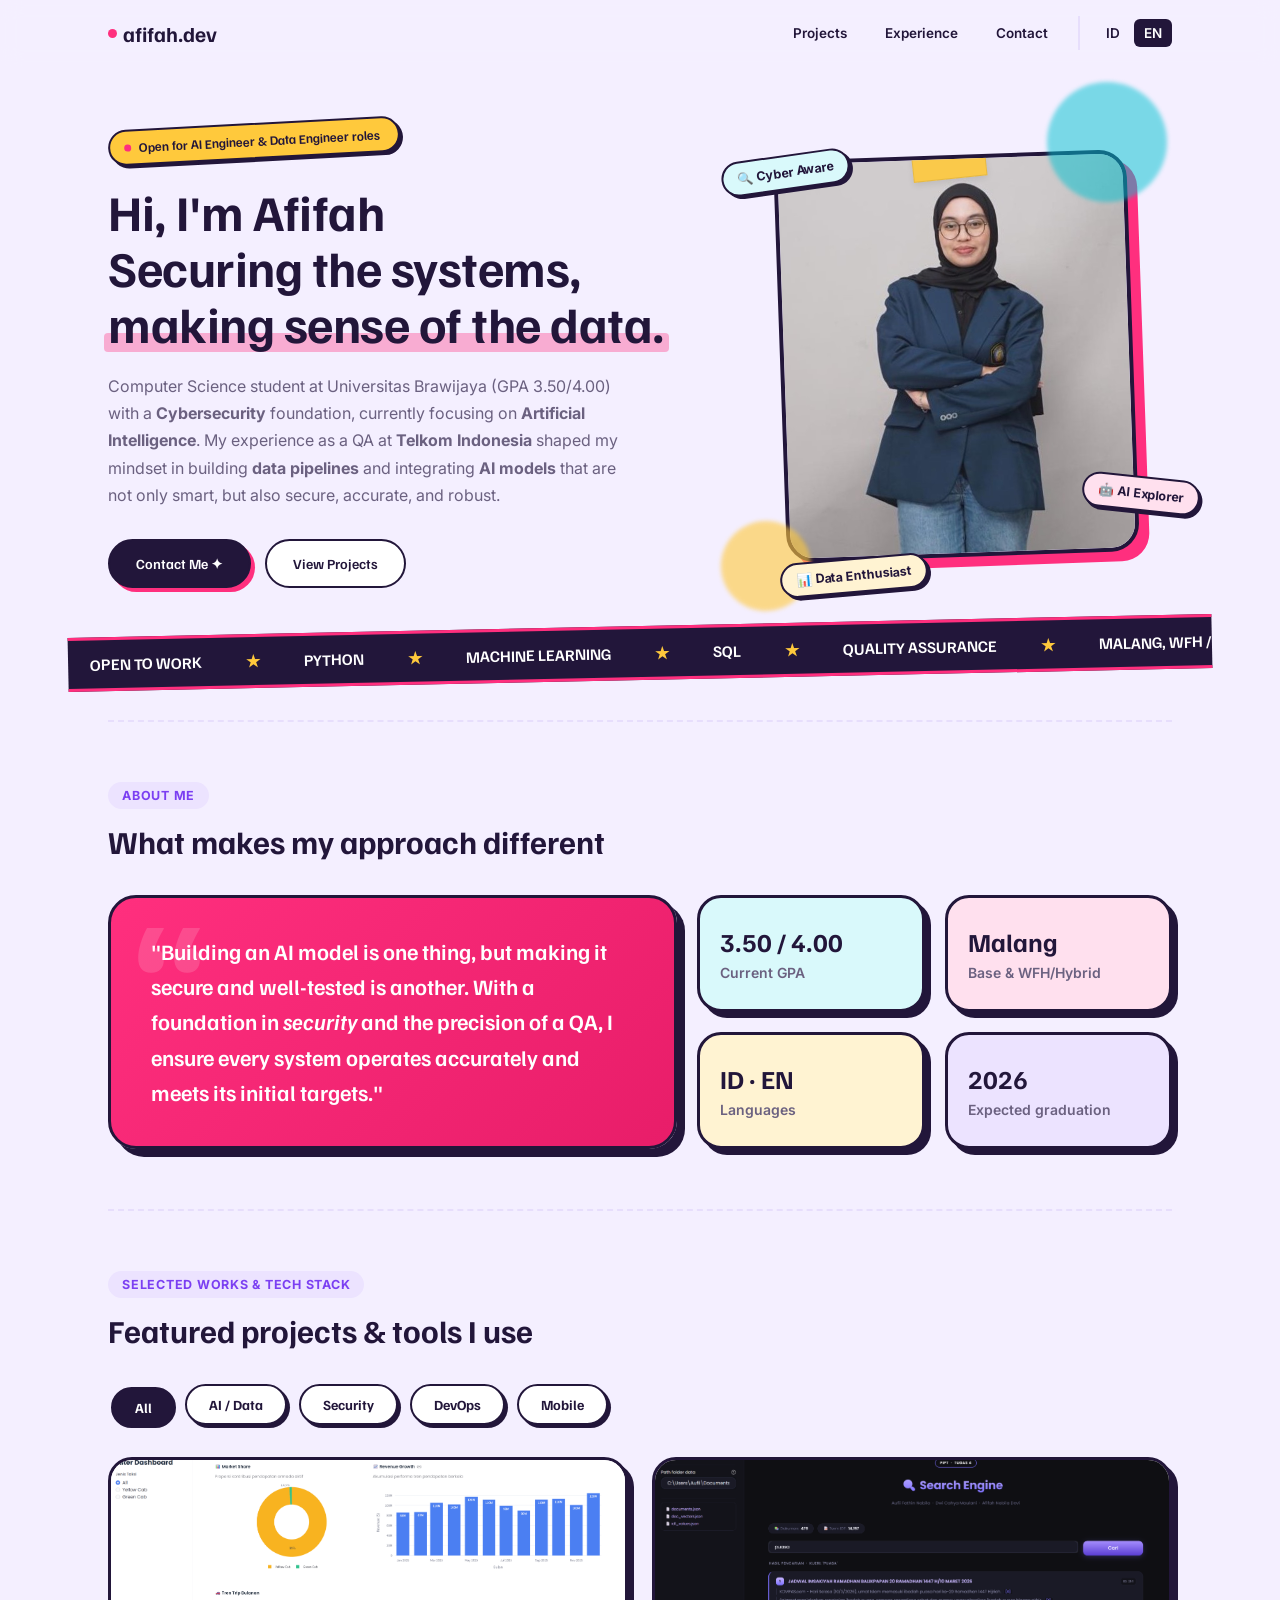
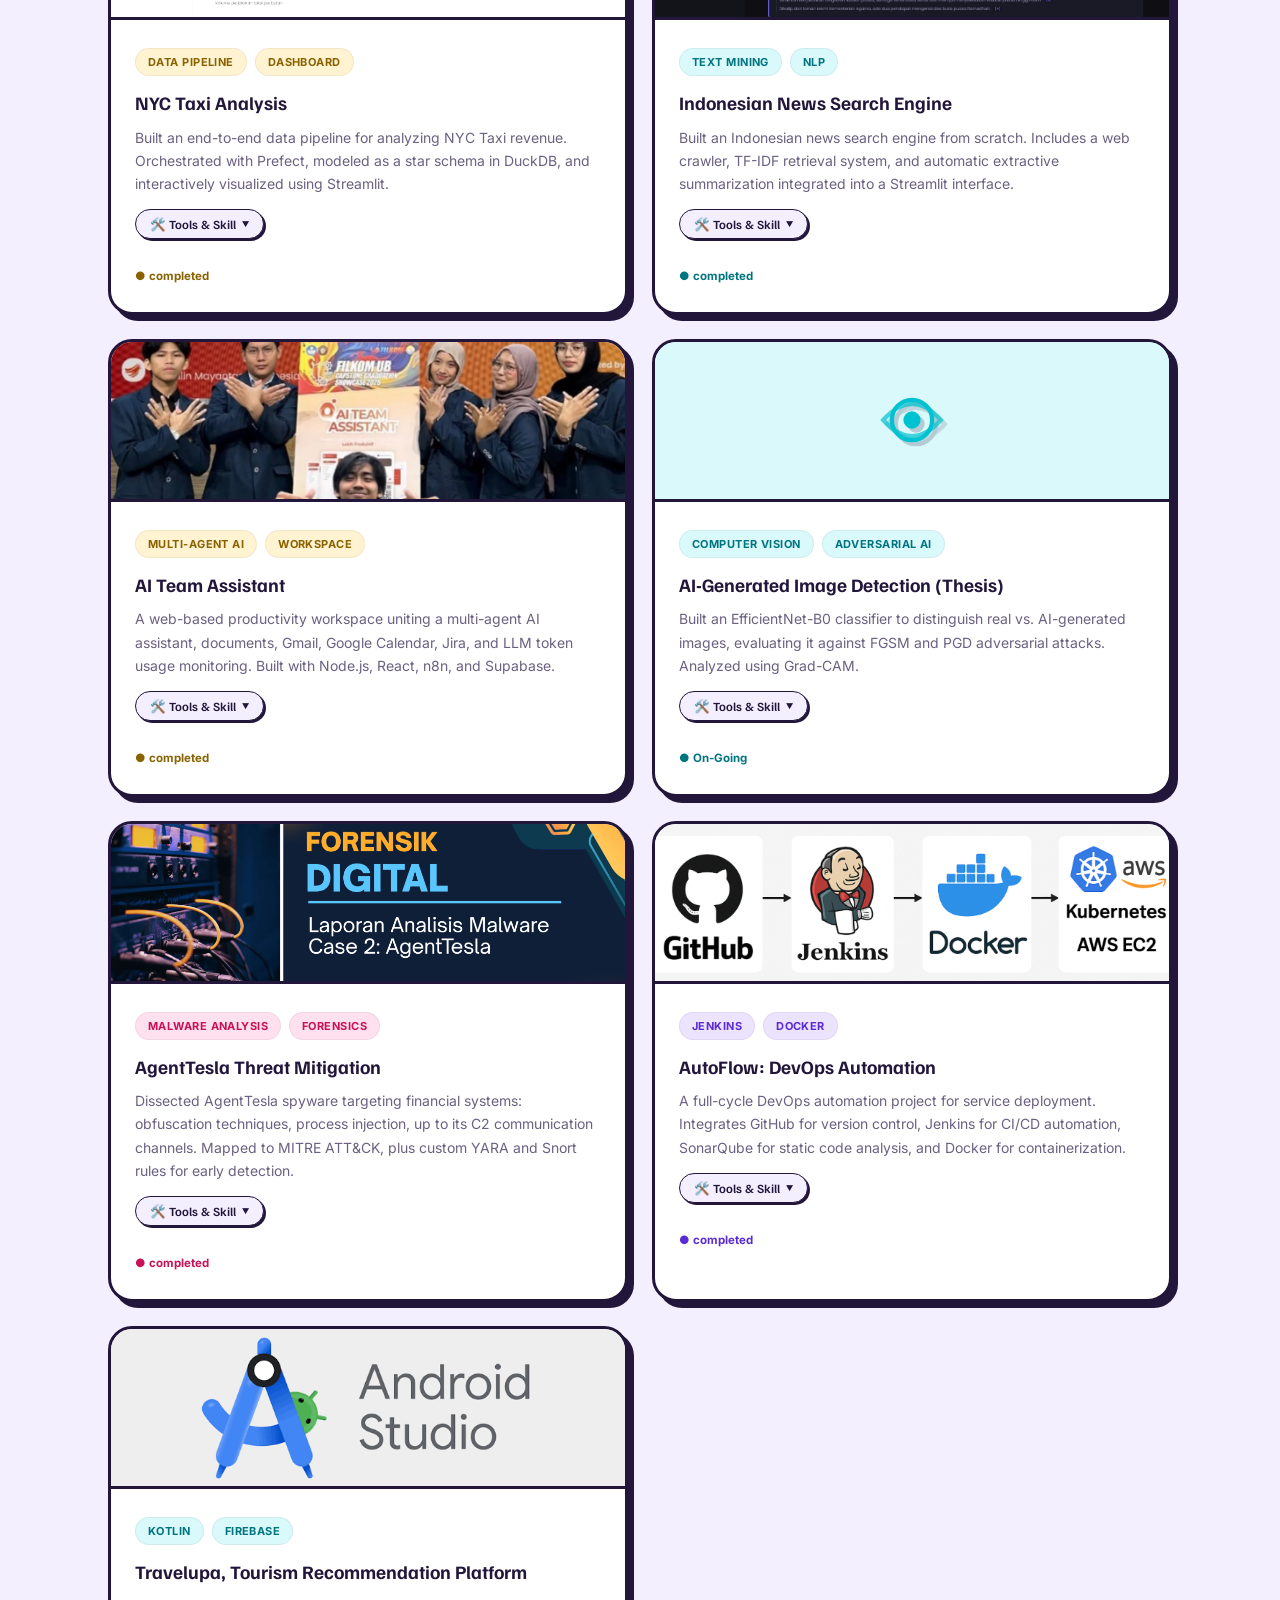
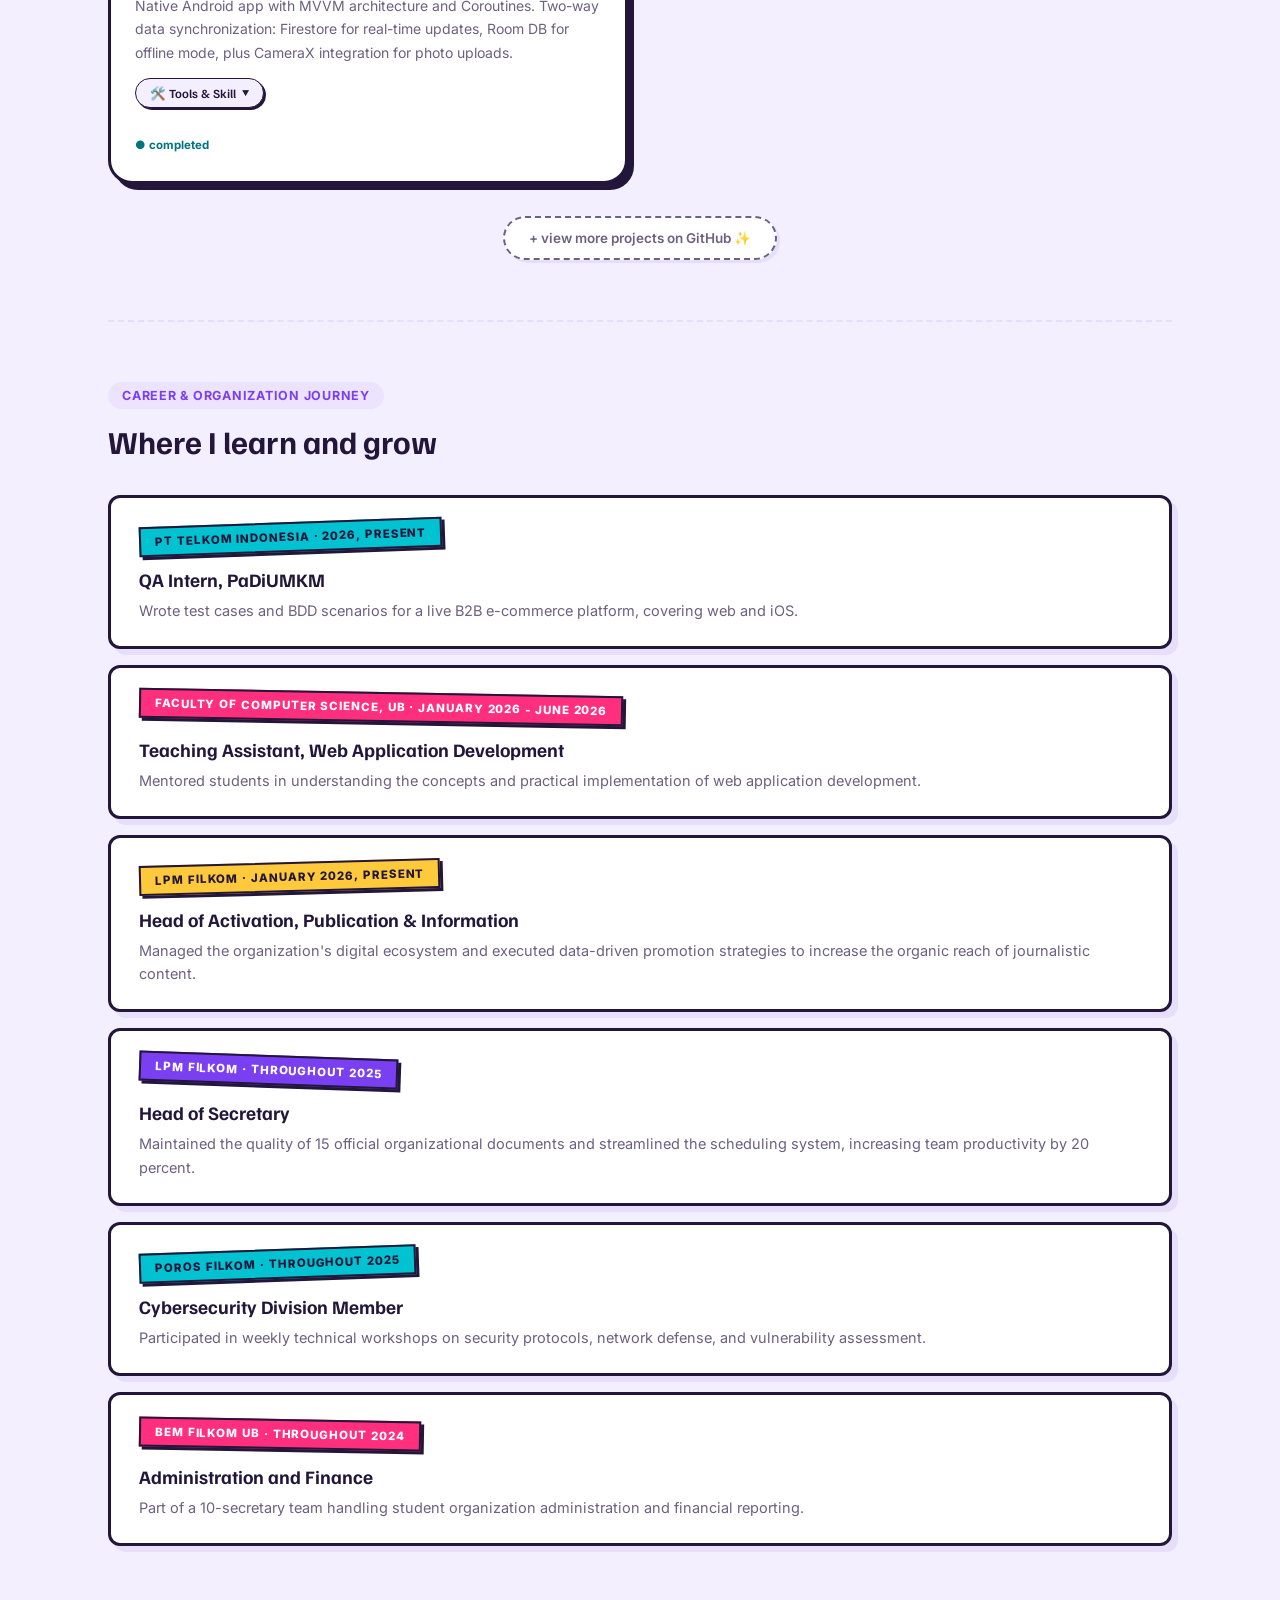
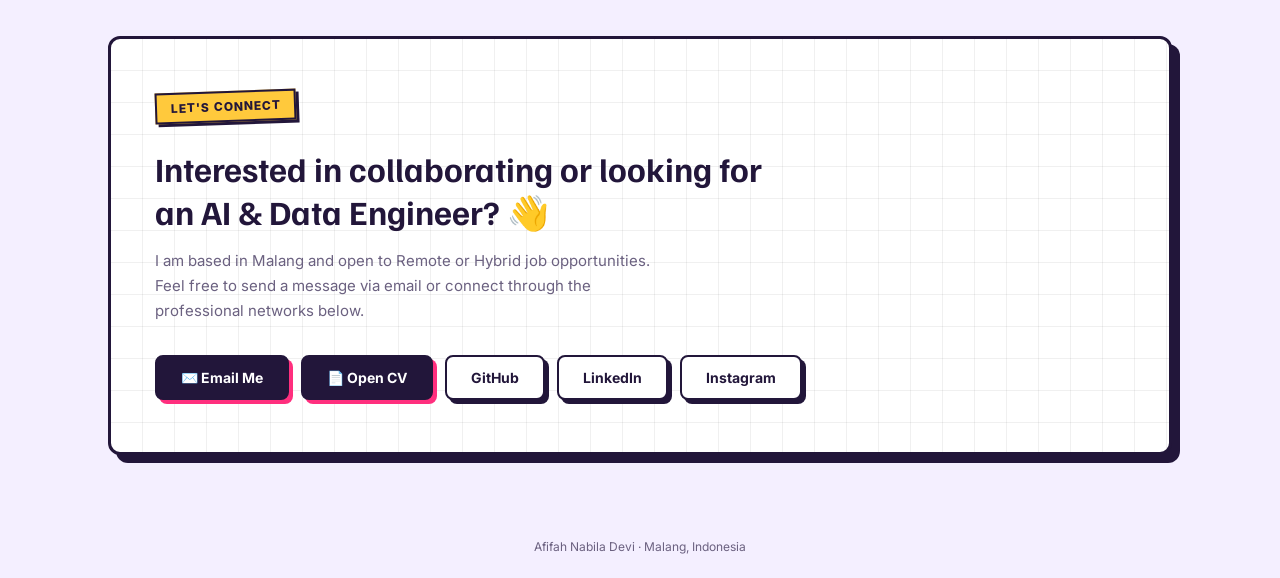
==== en.html @ cb8a3889 "Update" ====
<!DOCTYPE html>
<html lang="en">

<head>
  <meta charset="UTF-8">
  <meta name="viewport" content="width=device-width, initial-scale=1.0">
  <title>Afifah Nabila Devi | Portfolio</title>
  <link rel="preconnect" href="https://fonts.googleapis.com">
  <link
    href="https://fonts.googleapis.com/css2?family=Familjen+Grotesk:wght@500;600;700&family=Inter:wght@400;500;600;700;800&display=swap"
    rel="stylesheet">
  <style>
    :root {
      --bg: #f4efff;
      --card: #ffffff;
      --ink: #22163a;
      --ink-dim: #6b6180;
      --line: #e7defc;

      --pink: #ff2f7e;
      --pink-soft: #ffe0ee;
      --yellow: #ffc93c;
      --yellow-soft: #fff3d2;
      --grape: #7b3ff2;
      --grape-soft: #ece3ff;
      --sky: #00c2d1;
      --sky-soft: #d9f9fb;
    }

    * {
      box-sizing: border-box;
      margin: 0;
      padding: 0;
    }

    html {
      scroll-behavior: smooth;
    }

    body {
      background: var(--bg);
      color: var(--ink);
      font-family: 'Inter', sans-serif;
      overflow-x: hidden;
    }

    h1,
    h2,
    h3,
    h4,
    .brand,
    .btn,
    .tabbtn,
    .badge,
    .tape-label {
      font-family: 'Familjen Grotesk', sans-serif;
    }

    a {
      color: inherit;
      text-decoration: none;
    }

    ::selection {
      background: var(--pink);
      color: #fff;
    }

    img {
      max-width: 100%;
      display: block;
    }

    .reveal {
      opacity: 0;
      transform: translateY(26px);
      transition: opacity .7s cubic-bezier(.16, 1, .3, 1), transform .7s cubic-bezier(.16, 1, .3, 1);
    }

    .reveal.in {
      opacity: 1;
      transform: translateY(0);
    }

    .wrap {
      max-width: 1120px;
      margin: 0 auto;
      padding: 0 28px;
    }

    /* NAV */
    nav {
      position: sticky;
      top: 0;
      z-index: 100;
      padding: 16px 0;
      background: rgba(244, 239, 255, .82);
      backdrop-filter: blur(10px);
      border-bottom: 1px solid transparent;
      transition: .3s;
    }

    nav.scrolled {
      border-color: var(--line);
    }

    nav .wrap {
      display: flex;
      justify-content: space-between;
      align-items: center;
    }

    .brand {
      font-weight: 700;
      font-size: 21px;
      display: flex;
      align-items: center;
      gap: 6px;
    }

    .brand .dot {
      width: 9px;
      height: 9px;
      border-radius: 50%;
      background: var(--pink);
    }

    .navlinks {
      display: flex;
      gap: 6px;
      font-size: 13.5px;
      font-weight: 600;
      color: var(--ink);
    }

    .navlinks a {
      padding: 9px 16px;
      border-radius: 100px;
      transition: .2s;
    }

    .navlinks a:hover {
      background: var(--grape-soft);
      color: var(--grape);
    }

    .lang {
      display: flex;
      align-items: center;
      margin-left: 8px;
      padding-left: 16px;
      border-left: 2px solid var(--line);
      gap: 4px;
    }

    .lang a {
      padding: 6px 10px;
      border-radius: 6px;
    }

    .lang a.active {
      background: var(--ink);
      color: #fff;
    }

    .lang a:hover:not(.active) {
      background: var(--line);
      color: var(--ink);
    }

    @media(max-width:720px) {
      .navlinks > a {
        display: none;
      }
      .navlinks .lang {
        border-left: none;
        margin-left: 0;
        padding-left: 0;
      }
    }

    /* HERO */
    .hero {
      padding: 56px 0 30px;
      display: grid;
      grid-template-columns: 1fr;
      gap: 50px;
      align-items: center;
    }

    @media(min-width:860px) {
      .hero {
        grid-template-columns: 1.15fr .85fr;
      }
    }

    .badge {
      display: inline-flex;
      align-items: center;
      gap: 8px;
      font-size: 13px;
      font-weight: 600;
      color: var(--ink);
      background: var(--yellow);
      border: 2px solid var(--ink);
      padding: 8px 18px 8px 14px;
      border-radius: 100px;
      margin-bottom: 24px;
      transform: rotate(-3deg);
      box-shadow: 3px 3px 0 var(--ink);
    }

    .badge .d {
      width: 7px;
      height: 7px;
      border-radius: 50%;
      background: var(--pink);
      animation: pulse 1.8s infinite;
    }

    @keyframes pulse {

      0%,
      100% {
        transform: scale(1);
        opacity: 1;
      }

      50% {
        transform: scale(1.5);
        opacity: .4;
      }
    }

    .hero h1 {
      font-size: clamp(32px, 4.8vw, 50px);
      font-weight: 700;
      line-height: 1.12;
      letter-spacing: -0.01em;
    }

    .hero h1 .hl {
      position: relative;
      white-space: nowrap;
    }

    .hero h1 .hl::after {
      content: "";
      position: absolute;
      left: -4px;
      right: -4px;
      bottom: 2px;
      height: .38em;
      background: var(--pink);
      opacity: .35;
      z-index: -1;
      border-radius: 4px;
    }

    .hero p {
      color: var(--ink-dim);
      font-size: 16px;
      margin-top: 22px;
      max-width: 520px;
      line-height: 1.7;
    }

    .hero-cta {
      margin-top: 30px;
      display: flex;
      gap: 14px;
      flex-wrap: wrap;
    }

    .btn {
      font-size: 14px;
      font-weight: 600;
      padding: 14px 26px;
      border-radius: 100px;
      border: 2px solid var(--ink);
      transition: all .25s cubic-bezier(.34, 1.56, .64, 1);
    }

    .btn.solid {
      background: var(--ink);
      color: #fff;
      box-shadow: 4px 4px 0 var(--pink);
    }

    .btn.solid:hover {
      background: var(--pink);
      border-color: var(--ink);
      transform: translate(-2px, -2px);
      box-shadow: 6px 6px 0 var(--ink);
    }

    .btn.ghost {
      background: #fff;
    }

    .btn.ghost:hover {
      background: var(--grape);
      color: #fff;
      border-color: var(--grape);
      transform: translate(-2px, -2px);
      box-shadow: 6px 6px 0 var(--ink);
    }

    /* STICKER PHOTO SCENE */
    .scene {
      position: relative;
      width: 100%;
      max-width: 420px;
      margin: 0 auto;
      aspect-ratio: .92;
    }

    .scene .frame {
      position: absolute;
      inset: 6% 8%;
      border-radius: 28px;
      overflow: hidden;
      background: var(--grape-soft);
      border: 4px solid var(--ink);
      box-shadow: 10px 10px 0 var(--pink);
      transform: rotate(-2deg);
    }

    .scene .frame img {
      width: 100%;
      height: 100%;
      object-fit: cover;
      display: block;
    }

    .tape {
      position: absolute;
      width: 74px;
      height: 26px;
      background: rgba(255, 201, 60, .9);
      border: 1px solid rgba(0, 0, 0, .08);
      top: -6px;
      left: 50%;
      transform: translateX(-50%) rotate(-4deg);
      box-shadow: 0 3px 6px rgba(0, 0, 0, .08);
      z-index: 3;
    }

    .sticker {
      position: absolute;
      font-size: 12.5px;
      font-weight: 700;
      padding: 8px 14px;
      border-radius: 100px;
      border: 2px solid var(--ink);
      background: #fff;
      box-shadow: 3px 3px 0 var(--ink);
      z-index: 4;
      display: flex;
      align-items: center;
      gap: 6px;
    }

    .s1 {
      top: 6%;
      left: -6%;
      background: var(--sky-soft);
      transform: rotate(-8deg);
    }

    .s2 {
      bottom: 16%;
      right: -8%;
      background: var(--pink-soft);
      transform: rotate(6deg);
    }

    .s3 {
      bottom: -2%;
      left: 8%;
      background: var(--yellow-soft);
      transform: rotate(-5deg);
    }

    .blob-bg {
      position: absolute;
      border-radius: 50%;
      filter: blur(2px);
      z-index: 1;
    }

    .b1 {
      width: 120px;
      height: 120px;
      background: var(--sky);
      opacity: .5;
      top: -10%;
      right: 0;
    }

    .b2 {
      width: 90px;
      height: 90px;
      background: var(--yellow);
      opacity: .6;
      bottom: -6%;
      left: -6%;
    }

    /* MARQUEE */
    .marquee-wrap {
      background: var(--ink);
      overflow: hidden;
      padding: 14px 0;
      transform: rotate(-1.2deg);
      margin: 8px -40px 40px;
      border-top: 3px solid var(--pink);
      border-bottom: 3px solid var(--pink);
    }

    .marquee {
      display: flex;
      width: max-content;
      animation: scroll 22s linear infinite;
    }

    .marquee span {
      color: #fff;
      font-family: 'Familjen Grotesk', sans-serif;
      font-weight: 600;
      font-size: 16px;
      padding: 0 22px;
      white-space: nowrap;
      display: flex;
      align-items: center;
      gap: 10px;
    }

    .marquee span.acc {
      color: var(--yellow);
    }

    @keyframes scroll {
      from {
        transform: translateX(0);
      }

      to {
        transform: translateX(-50%);
      }
    }

    @media (prefers-reduced-motion: reduce) {
      .marquee {
        animation: none;
      }

      .badge .d {
        animation: none;
      }
    }

    /* SECTION */
    .sec {
      padding: 60px 0;
      border-top: 2px dashed var(--line);
    }

    .sec-tag {
      display: inline-block;
      font-size: 12.5px;
      font-weight: 700;
      color: var(--grape);
      text-transform: uppercase;
      letter-spacing: .06em;
      margin-bottom: 12px;
      background: var(--grape-soft);
      padding: 6px 14px;
      border-radius: 100px;
    }

    .sec h2 {
      font-size: clamp(24px, 3vw, 32px);
      font-weight: 700;
      margin-bottom: 34px;
      max-width: 640px;
    }

    /* ABOUT BENTO */
    .bento {
      display: grid;
      grid-template-columns: 1fr;
      gap: 20px;
    }

    @media(min-width:820px) {
      .bento {
        grid-template-columns: 1.2fr 1fr;
      }
    }

    .bento-card.pink {
      background: linear-gradient(135deg, var(--pink) 0%, #e81d69 100%);
      color: #fff;
      border: 3px solid var(--ink);
      border-radius: 28px;
      padding: 36px 40px;
      box-shadow: 8px 8px 0 var(--ink);
      display: flex;
      align-items: center;
      position: relative;
      overflow: hidden;
      transition: transform 0.3s ease, box-shadow 0.3s ease;
    }

    .bento-card.pink:hover {
      transform: translate(-4px, -4px);
      box-shadow: 12px 12px 0 var(--ink);
    }

    .bento-card.pink::before {
      content: "“";
      position: absolute;
      top: -10px;
      left: 20px;
      font-family: 'Familjen Grotesk', sans-serif;
      font-size: 160px;
      font-weight: 800;
      color: rgba(255, 255, 255, 0.15);
      line-height: 1;
      pointer-events: none;
    }

    .bento-card .quote {
      font-size: 22px;
      font-weight: 600;
      line-height: 1.6;
      font-family: 'Familjen Grotesk', sans-serif;
      position: relative;
      z-index: 1;
    }

    .factgrid {
      display: grid;
      grid-template-columns: 1fr 1fr;
      gap: 20px;
    }

    .fact {
      border-radius: 24px;
      padding: 24px 20px;
      border: 3px solid var(--ink);
      box-shadow: 6px 6px 0 var(--ink);
      display: flex;
      flex-direction: column;
      justify-content: center;
      transition: transform 0.3s ease, box-shadow 0.3s ease;
    }

    .fact:hover {
      transform: translate(-3px, -3px);
      box-shadow: 9px 9px 0 var(--ink);
    }

    .fact:nth-child(1) {
      background: var(--sky-soft);
    }

    .fact:nth-child(2) {
      background: var(--pink-soft);
    }

    .fact:nth-child(3) {
      background: var(--yellow-soft);
    }

    .fact:nth-child(4) {
      background: var(--grape-soft);
    }

    .fact b {
      display: block;
      font-size: 26px;
      font-weight: 800;
      font-family: 'Familjen Grotesk', sans-serif;
      margin-bottom: 6px;
      color: var(--ink);
    }

    .fact span {
      font-size: 14px;
      color: var(--ink-dim);
      font-weight: 600;
    }

    /* SKILLS & PROJECTS COMBINED IN CARDS */
    .tools-btn {
      margin-top: 14px;
      background: var(--bg);
      border: 1.5px solid var(--ink);
      border-radius: 100px;
      padding: 6px 14px;
      font-family: 'Familjen Grotesk', sans-serif;
      font-size: 12.5px;
      font-weight: 600;
      color: var(--ink);
      cursor: pointer;
      display: inline-flex;
      align-items: center;
      gap: 6px;
      transition: all .2s;
      box-shadow: 2px 2px 0 var(--ink);
    }

    .tools-btn:hover {
      background: var(--yellow-soft);
      transform: translateY(-1px);
      box-shadow: 3px 3px 0 var(--ink);
    }

    .tools-btn .arrow {
      font-size: 9px;
      transition: transform .25s ease;
    }

    .tools-btn.active .arrow {
      transform: rotate(180deg);
    }

    .tools-drawer {
      max-height: 0;
      overflow: hidden;
      transition: max-height .35s cubic-bezier(0.16, 1, 0.3, 1), opacity .3s ease, margin-top .3s ease;
      opacity: 0;
      margin-top: 0;
    }

    .tools-drawer.open {
      max-height: 220px;
      opacity: 1;
      margin-top: 12px;
    }

    .tools-chips {
      display: flex;
      flex-wrap: wrap;
      gap: 6px;
      background: var(--bg);
      padding: 10px 12px;
      border-radius: 14px;
      border: 1px dashed var(--line);
    }

    .chip-sm {
      font-size: 11.5px;
      font-weight: 600;
      padding: 4px 10px;
      border-radius: 100px;
      background: #fff;
      border: 1.5px solid var(--ink);
      color: var(--ink);
      box-shadow: 2px 2px 0 var(--ink);
    }

    /* PROJECT TABS */
    .tabbar {
      display: flex;
      gap: 12px;
      flex-wrap: wrap;
      margin-bottom: 32px;
    }

    .tabbtn {
      font-size: 14px;
      font-weight: 700;
      padding: 10px 22px;
      border-radius: 100px;
      border: 2px solid var(--ink);
      color: var(--ink);
      cursor: pointer;
      background: #fff;
      box-shadow: 3px 3px 0 var(--ink);
      transition: transform .2s, box-shadow .2s, background .2s;
    }

    .tabbtn.active {
      background: var(--ink);
      color: #fff;
      transform: translate(3px, 3px);
      box-shadow: 0px 0px 0 var(--ink);
    }

    .tabbtn:hover:not(.active) {
      background: var(--yellow-soft);
      transform: translate(-1px, -1px);
      box-shadow: 4px 4px 0 var(--ink);
    }

    .pgrid {
      display: grid;
      grid-template-columns: 1fr;
      gap: 24px;
    }

    @media(min-width:720px) {
      .pgrid {
        grid-template-columns: 1fr 1fr;
      }
    }

    .pcard {
      background: var(--card);
      border: 3px solid var(--ink);
      border-radius: 24px;
      overflow: hidden;
      transition: transform .3s cubic-bezier(.16, 1, .3, 1), box-shadow .3s;
      display: flex;
      flex-direction: column;
      box-shadow: 6px 6px 0 var(--ink);
    }

    .pcard:hover {
      transform: translate(-4px, -4px);
      box-shadow: 10px 10px 0 var(--ink);
    }

    .pcard.hidden {
      display: none;
    }

    .pcard .thumb {
      height: 160px;
      position: relative;
      overflow: hidden;
      display: flex;
      align-items: center;
      justify-content: center;
      border-bottom: 3px solid var(--ink);
      background-image: repeating-linear-gradient(45deg, rgba(255, 255, 255, 0.15) 0px, rgba(255, 255, 255, 0.15) 2px, transparent 2px, transparent 10px);
    }

    .pcard .thumb svg {
      width: 72px;
      height: 72px;
      filter: drop-shadow(4px 4px 0 rgba(34, 22, 58, 0.2));
      transition: transform 0.4s cubic-bezier(0.34, 1.56, 0.64, 1);
    }

    .pcard:hover .thumb svg {
      transform: scale(1.15) rotate(5deg);
    }

    .pcard .body {
      padding: 28px 24px;
    }

    .ptags {
      display: flex;
      flex-wrap: wrap;
      gap: 8px;
      margin-bottom: 14px;
    }

    .ptag {
      font-size: 11px;
      font-weight: 700;
      text-transform: uppercase;
      letter-spacing: .04em;
      padding: 6px 12px;
      border-radius: 100px;
      border: 1.5px solid rgba(0, 0, 0, 0.05);
    }

    .pcard h3 {
      font-size: 19px;
      font-weight: 800;
      font-family: 'Familjen Grotesk', sans-serif;
      margin-bottom: 10px;
      line-height: 1.35;
    }

    .pcard p {
      color: var(--ink-dim);
      font-size: 14px;
      line-height: 1.65;
    }

    .pcard .status {
      font-size: 11.5px;
      font-weight: 700;
      margin-top: 16px;
      display: inline-flex;
      align-items: center;
      gap: 5px;
    }

    .projects-more {
      margin-top: 32px;
      text-align: center;
      display: flex;
      justify-content: center;
    }

    .projects-more a {
      text-decoration: none;
      display: inline-flex;
      align-items: center;
      justify-content: center;
      padding: 12px 24px;
      border-radius: 100px;
      border: 2px dashed var(--ink-dim);
      background: var(--card);
      font-size: 13.5px;
      font-weight: 600;
      color: var(--ink-dim);
      transition: all .2s;
      box-shadow: 3px 3px 0 var(--line);
    }

    .projects-more a:hover {
      border-color: var(--pink);
      color: var(--pink);
      background: #fff;
      transform: translateY(-2px);
      box-shadow: 5px 5px 0 var(--ink);
    }

    /* EXPERIENCE timeline */
    .exp-list {
      display: flex;
      flex-direction: column;
      gap: 16px;
    }

    .exp {
      background: var(--card);
      border: 3px solid var(--ink);
      border-radius: 12px;
      padding: 24px 28px;
      box-shadow: 6px 6px 0 var(--line);
      transition: transform .3s, box-shadow .3s;
    }

    .exp:hover {
      transform: translate(-4px, -4px);
    }

    .exp:nth-child(4n+1):hover {
      box-shadow: 10px 10px 0 var(--sky);
    }

    .exp:nth-child(4n+2):hover {
      box-shadow: 10px 10px 0 var(--pink);
    }

    .exp:nth-child(4n+3):hover {
      box-shadow: 10px 10px 0 var(--yellow);
    }

    .exp:nth-child(4n+4):hover {
      box-shadow: 10px 10px 0 var(--grape);
    }

    .exp .meta {
      display: inline-block;
      font-size: 11.5px;
      font-weight: 800;
      text-transform: uppercase;
      letter-spacing: .08em;
      margin-bottom: 16px;
      padding: 6px 14px;
      border: 2px solid var(--ink);
      box-shadow: 3px 3px 0 var(--ink);
    }

    .exp:nth-child(4n+1) .meta {
      background: var(--sky);
      color: var(--ink);
      transform: rotate(-2deg);
    }

    .exp:nth-child(4n+2) .meta {
      background: var(--pink);
      color: #fff;
      transform: rotate(1deg);
    }

    .exp:nth-child(4n+3) .meta {
      background: var(--yellow);
      color: var(--ink);
      transform: rotate(-1.5deg);
    }

    .exp:nth-child(4n+4) .meta {
      background: var(--grape);
      color: #fff;
      transform: rotate(2deg);
    }

    .exp h4 {
      font-size: 19px;
      font-weight: 800;
      font-family: 'Familjen Grotesk', sans-serif;
      margin-bottom: 8px;
      color: var(--ink);
    }

    .exp p {
      color: var(--ink-dim);
      font-size: 14.5px;
      line-height: 1.6;
    }



    /* CONTACT */
    .contact-block {
      background-color: #ffffff;
      background-image:
        linear-gradient(rgba(0, 0, 0, 0.06) 1px, transparent 1px),
        linear-gradient(90deg, rgba(0, 0, 0, 0.06) 1px, transparent 1px);
      background-size: 32px 32px;
      background-position: -1px -1px;
      color: var(--ink);
      border-radius: 12px;
      margin: 30px 0 60px;
      padding: 52px 44px;
      position: relative;
      border: 3px solid var(--ink);
      box-shadow: 8px 8px 0 var(--ink);
      display: flex;
      flex-direction: column;
      gap: 8px;
    }

    .contact-block .sec-tag {
      background: var(--yellow);
      color: var(--ink);
      font-size: 12px;
      font-weight: 800;
      text-transform: uppercase;
      letter-spacing: .08em;
      border-radius: 0;
      padding: 6px 14px;
      width: fit-content;
      margin-bottom: 12px;
      border: 2px solid var(--ink);
      box-shadow: 3px 3px 0 var(--ink);
      transform: rotate(-2deg);
    }

    .contact-block h2 {
      font-size: clamp(24px, 3.8vw, 34px);
      font-weight: 800;
      font-family: 'Familjen Grotesk', sans-serif;
      max-width: 620px;
      line-height: 1.25;
      position: relative;
      margin-top: 6px;
      color: var(--ink);
    }

    .contact-block p {
      color: var(--ink-dim);
      margin-top: 8px;
      max-width: 520px;
      font-size: 15px;
      line-height: 1.65;
      position: relative;
    }

    .contact-links {
      margin-top: 24px;
      display: flex;
      gap: 12px;
      flex-wrap: wrap;
      position: relative;
      z-index: 2;
    }

    .contact-links a {
      font-size: 14px;
      font-weight: 700;
      padding: 12px 24px;
      border-radius: 8px;
      border: 2px solid var(--ink);
      transition: all .2s cubic-bezier(.34, 1.56, .64, 1);
      text-decoration: none;
    }

    .contact-links a.solid {
      background: var(--ink);
      color: #fff;
      box-shadow: 4px 4px 0 var(--pink);
    }

    .contact-links a.solid:hover {
      background: var(--pink);
      border-color: var(--ink);
      color: #fff;
      transform: translate(-3px, -3px);
      box-shadow: 7px 7px 0 var(--ink);
    }

    .contact-links a:not(.solid) {
      background: #fff;
      color: var(--ink);
      box-shadow: 4px 4px 0 var(--ink);
    }

    .contact-links a:not(.solid):hover {
      background: var(--sky);
      color: var(--ink);
      border-color: var(--ink);
      transform: translate(-3px, -3px);
      box-shadow: 7px 7px 0 var(--ink);
    }

    @media(max-width: 500px) {
      .hero-cta {
        flex-direction: column;
      }
      .hero-cta a {
        text-align: center;
        width: 100%;
      }
      .contact-links {
        flex-direction: column;
      }
      .contact-links a {
        text-align: center;
        width: 100%;
      }
    }

    footer {
      padding: 24px;
      text-align: center;
      font-size: 12px;
      color: var(--ink-dim);
    }
  </style>
</head>

<body>

  <nav id="nav">
    <div class="wrap">
      <div class="brand"><span class="dot"></span>afifah.dev</div>
      <div class="navlinks">
        <a href="#projects">Projects</a>
        <a href="#experience">Experience</a>
        <a href="#contact">Contact</a>
        <div class="lang">
          <a href="index.html">ID</a>
          <a href="en.html" class="active">EN</a>
        </div>
      </div>
    </div>
  </nav>

  <main class="wrap">

    <section class="hero">
      <div class="reveal">
        <span class="badge"><span class="d"></span> Open for AI Engineer & Data Engineer roles</span>
        <h1>Hi, I'm Afifah <br> Securing the systems, <span class="hl">making sense of the data.</span></h1>
        <p>Computer Science student at Universitas Brawijaya (GPA 3.50/4.00) with a
          <strong>Cybersecurity</strong> foundation, currently focusing on <strong>Artificial Intelligence</strong>. My
          experience
          as a QA at <strong>Telkom Indonesia</strong> shaped my mindset in building <strong>data
            pipelines</strong> and integrating <strong>AI models</strong> that are not only smart, but also secure,
          accurate, and robust.
        </p>
        <div class="hero-cta">
          <a href="#contact" class="btn solid">Contact Me ✦</a>
          <a href="#projects" class="btn ghost">View Projects</a>
        </div>
      </div>

      <div class="scene reveal">
        <div class="blob-bg b1"></div>
        <div class="blob-bg b2"></div>
        <div class="sticker s1">🔍 Cyber Aware</div>
        <div class="sticker s2">🤖 AI Explorer</div>
        <div class="sticker s3">📊 Data Enthusiast</div>
        <div class="frame">
          <div class="tape"></div>
          <img src="foto-afifah.jpg" alt="Foto Afifah Nabila Devi"
            onerror="this.parentElement.style.background='linear-gradient(160deg,var(--grape-soft),var(--pink-soft))'; this.remove();">
        </div>
      </div>
    </section>

    <div class="marquee-wrap">
      <div class="marquee">
        <span>OPEN TO WORK</span><span class="acc">★</span>
        <span>PYTHON</span><span class="acc">★</span>
        <span>MACHINE LEARNING</span><span class="acc">★</span>
        <span>SQL</span><span class="acc">★</span>
        <span>QUALITY ASSURANCE</span><span class="acc">★</span>
        <span>MALANG, WFH / HYBRID</span><span class="acc">★</span>
        <span>OPEN TO WORK</span><span class="acc">★</span>
        <span>PYTHON</span><span class="acc">★</span>
        <span>MACHINE LEARNING</span><span class="acc">★</span>
        <span>SQL</span><span class="acc">★</span>
        <span>QUALITY ASSURANCE</span><span class="acc">★</span>
        <span>MALANG, WFH / HYBRID</span><span class="acc">★</span>
        <span>OPEN TO WORK</span><span class="acc">★</span>
        <span>PYTHON</span><span class="acc">★</span>
        <span>MACHINE LEARNING</span><span class="acc">★</span>
        <span>SQL</span><span class="acc">★</span>
        <span>QUALITY ASSURANCE</span><span class="acc">★</span>
        <span>MALANG, WFH / HYBRID</span><span class="acc">★</span>
        <span>OPEN TO WORK</span><span class="acc">★</span>
        <span>PYTHON</span><span class="acc">★</span>
        <span>MACHINE LEARNING</span><span class="acc">★</span>
        <span>SQL</span><span class="acc">★</span>
        <span>QUALITY ASSURANCE</span><span class="acc">★</span>
        <span>MALANG, WFH / HYBRID</span><span class="acc">★</span>
      </div>
    </div>

    <section class="sec">
      <div class="sec-tag reveal">About Me</div>
      <h2 class="reveal">What makes my approach different</h2>
      <div class="bento reveal">

        <div class="bento-card pink">
          <p class="quote">"Building an AI model is one thing, but making it secure and well-tested is another. With a
            foundation in <em>security</em> and the precision of a QA, I ensure every system operates accurately and
            meets
            its initial targets."</p>
        </div>

        <div class="factgrid">
          <div class="fact"><b>3.50 / 4.00</b><span>Current GPA</span></div>
          <div class="fact"><b>Malang</b><span>Base & WFH/Hybrid</span></div>
          <div class="fact"><b>ID · EN</b><span>Languages</span></div>
          <div class="fact"><b>2026</b><span>Expected graduation</span></div>
        </div>

      </div>
    </section>
    <section class="sec" id="projects">
      <div class="sec-tag reveal">Selected Works & Tech Stack</div>
      <h2 class="reveal">Featured projects & tools I use</h2>

      <div class="tabbar reveal">
        <button class="tabbtn active" data-filter="all">All</button>
        <button class="tabbtn" data-filter="ai">AI / Data</button>
        <button class="tabbtn" data-filter="security">Security</button>
        <button class="tabbtn" data-filter="devops">DevOps</button>
        <button class="tabbtn" data-filter="mobile">Mobile</button>
      </div>
      <div class="pgrid reveal" id="pgrid">

        <div class="pcard" data-cat="ai">
          <div class="thumb">
            <img src="pr-taxi.png" alt="NYC Taxi Analysis" style="width:100%; height:100%; object-fit:cover;">
          </div>
          <div class="body">
            <div class="ptags">
              <span class="ptag" style="background:var(--yellow-soft); color:#8a6300;">Data Pipeline</span>
              <span class="ptag" style="background:var(--yellow-soft); color:#8a6300;">Dashboard</span>
            </div>
            <h3>NYC Taxi Analysis</h3>
            <p>Built an end-to-end data pipeline for analyzing NYC Taxi revenue. Orchestrated with Prefect, modeled as a
              star schema in DuckDB, and interactively visualized using Streamlit.</p>

            <button class="tools-btn" onclick="toggleTools(this)">
              <span>🛠️ Tools & Skill</span> <span class="arrow">▼</span>
            </button>
            <div class="tools-drawer">
              <div class="tools-chips">
                <span class="chip-sm">🐍 Python</span>
                <span class="chip-sm">🦆 DuckDB</span>
                <span class="chip-sm">🌊 Streamlit</span>
                <span class="chip-sm">⚙️ Prefect</span>
                <span class="chip-sm">📊 Data Modeling</span>
              </div>
            </div>

            <div style="margin-top:14px;"><span class="status" style="color:#8a6300;">● completed</span></div>
          </div>
        </div>

        <div class="pcard" data-cat="ai">
          <div class="thumb">
            <img src="pr-pipt.png" alt="Indonesian News Search Engine"
              style="width:100%; height:100%; object-fit:cover;">
          </div>
          <div class="body">
            <div class="ptags">
              <span class="ptag" style="background:var(--sky-soft); color:#007580;">Text Mining</span>
              <span class="ptag" style="background:var(--sky-soft); color:#007580;">NLP</span>
            </div>
            <h3>Indonesian News Search Engine</h3>
            <p>Built an Indonesian news search engine from scratch. Includes a web crawler, TF-IDF retrieval system, and
              automatic extractive summarization integrated into a Streamlit interface.</p>

            <button class="tools-btn" onclick="toggleTools(this)">
              <span>🛠️ Tools & Skill</span> <span class="arrow">▼</span>
            </button>
            <div class="tools-drawer">
              <div class="tools-chips">
                <span class="chip-sm">🐍 Python</span>
                <span class="chip-sm">🌊 Streamlit</span>
                <span class="chip-sm">🕷️ BeautifulSoup</span>
                <span class="chip-sm">🧮 TF-IDF</span>
                <span class="chip-sm">📝 Summarization</span>
              </div>
            </div>

            <div style="margin-top:14px;"><span class="status" style="color:#007580;">● completed</span></div>
          </div>
        </div>

        <div class="pcard" data-cat="ai">
          <div class="thumb">
            <img src="pr-capstone.jpeg" alt="AI Team Assistant" style="width:100%; height:100%; object-fit:cover;">
          </div>
          <div class="body">
            <div class="ptags">
              <span class="ptag" style="background:var(--yellow-soft); color:#8a6300;">Multi-Agent AI</span>
              <span class="ptag" style="background:var(--yellow-soft); color:#8a6300;">Workspace</span>
            </div>
            <h3>AI Team Assistant</h3>
            <p>A web-based productivity workspace uniting a multi-agent AI assistant, documents, Gmail, Google Calendar,
              Jira, and LLM token usage monitoring. Built with Node.js, React, n8n, and Supabase.</p>

            <button class="tools-btn" onclick="toggleTools(this)">
              <span>🛠️ Tools & Skill</span> <span class="arrow">▼</span>
            </button>
            <div class="tools-drawer">
              <div class="tools-chips">
                <span class="chip-sm">⚛️ React</span>
                <span class="chip-sm">🟢 Node.js</span>
                <span class="chip-sm">🐘 PostgreSQL</span>
                <span class="chip-sm">⚡ Supabase</span>
                <span class="chip-sm">🤖 n8n</span>
                <span class="chip-sm">🌲 Pinecone</span>
              </div>
            </div>

            <div style="margin-top:14px;"><span class="status" style="color:#8a6300;">● completed</span></div>
          </div>
        </div>

        <div class="pcard" data-cat="ai">
          <div class="thumb" style="background:var(--sky-soft);">
            <svg viewBox="0 0 100 100">
              <circle cx="50" cy="50" r="28" fill="none" stroke="var(--sky)" stroke-width="6" />
              <circle cx="50" cy="50" r="12" fill="var(--sky)" />
              <path d="M10 50 Q50 5 90 50 Q50 95 10 50 Z" fill="none" stroke="var(--sky)" stroke-width="6"
                opacity="0.7" />
            </svg>
          </div>
          <div class="body">
            <div class="ptags"><span class="ptag" style="background:var(--sky-soft); color:#007580;">Computer
                Vision</span><span class="ptag" style="background:var(--sky-soft); color:#007580;">Adversarial AI</span>
            </div>
            <h3>AI-Generated Image Detection (Thesis)</h3>
            <p>Built an EfficientNet-B0 classifier to distinguish real vs. AI-generated images, evaluating it against
              FGSM and PGD adversarial attacks. Analyzed using Grad-CAM.</p>

            <button class="tools-btn" onclick="toggleTools(this)">
              <span>🛠️ Tools & Skill</span> <span class="arrow">▼</span>
            </button>
            <div class="tools-drawer">
              <div class="tools-chips">
                <span class="chip-sm">🧠 EfficientNet-B0</span>
                <span class="chip-sm">🛡️ FGSM & PGD</span>
                <span class="chip-sm">👁️ Grad-CAM</span>
                <span class="chip-sm">📂 CIFAKE Dataset</span>
                <span class="chip-sm">🐍 Python</span>
              </div>
            </div>

            <div style="margin-top:14px;"><span class="status" style="color:#007580;">● On-Going</span></div>
          </div>
        </div>

        <div class="pcard" data-cat="security">
          <div class="thumb">
            <img src="pr-forensik.png" alt="AgentTesla Threat Mitigation"
              style="width:100%; height:100%; object-fit:cover;">
          </div>
          <div class="body">
            <div class="ptags"><span class="ptag" style="background:var(--pink-soft); color:#c81158;">Malware
                Analysis</span><span class="ptag" style="background:var(--pink-soft); color:#c81158;">Forensics</span>
            </div>
            <h3>AgentTesla Threat Mitigation</h3>
            <p>Dissected AgentTesla spyware targeting financial systems: obfuscation techniques, process injection, up
              to
              its C2 communication channels. Mapped to MITRE ATT&CK, plus custom YARA and Snort rules for early
              detection.</p>

            <button class="tools-btn" onclick="toggleTools(this)">
              <span>🛠️ Tools & Skill</span> <span class="arrow">▼</span>
            </button>
            <div class="tools-drawer">
              <div class="tools-chips">
                <span class="chip-sm">🐍 Python</span>
                <span class="chip-sm">🛡️ YARA Rules</span>
                <span class="chip-sm">🛰️ Snort IDS</span>
                <span class="chip-sm">🕵️ MITRE ATT&CK</span>
                <span class="chip-sm">🔍 Process Injection</span>
                <span class="chip-sm">📊 Malware Forensics</span>
              </div>
            </div>

            <div style="margin-top:14px;"><span class="status" style="color:#c81158;">● completed</span></div>
          </div>
        </div>

        <div class="pcard" data-cat="devops">
          <div class="thumb">
            <img src="pr-autoflow.png" alt="AutoFlow" style="width:100%; height:100%; object-fit:cover;">
          </div>
          <div class="body">
            <div class="ptags"><span class="ptag"
                style="background:var(--grape-soft); color:#5b2bd6;">Jenkins</span><span class="ptag"
                style="background:var(--grape-soft); color:#5b2bd6;">Docker</span></div>
            <h3>AutoFlow: DevOps Automation</h3>
            <p>A full-cycle DevOps automation project for service deployment. Integrates GitHub for version control,
              Jenkins for CI/CD automation, SonarQube for static code analysis, and Docker for containerization.</p>

            <button class="tools-btn" onclick="toggleTools(this)">
              <span>🛠️ Tools & Skill</span> <span class="arrow">▼</span>
            </button>
            <div class="tools-drawer">
              <div class="tools-chips">
                <span class="chip-sm">⚙️ Jenkins</span>
                <span class="chip-sm">🐳 Docker</span>
                <span class="chip-sm">🐙 GitHub</span>
                <span class="chip-sm">🔍 SonarQube</span>
                <span class="chip-sm">🐧 Linux</span>
                <span class="chip-sm">🔧 CI/CD Pipeline</span>
              </div>
            </div>

            <div style="margin-top:14px;"><span class="status" style="color:#5b2bd6;">● completed</span></div>
          </div>
        </div>

        <div class="pcard" data-cat="mobile">
          <div class="thumb">
            <img src="pr-travelupa.png" alt="Travelupa" style="width:100%; height:100%; object-fit:cover;">
          </div>
          <div class="body">
            <div class="ptags"><span class="ptag" style="background:var(--sky-soft); color:#007580;">Kotlin</span><span
                class="ptag" style="background:var(--sky-soft); color:#007580;">Firebase</span></div>
            <h3>Travelupa, Tourism Recommendation Platform</h3>
            <p>Native Android app with MVVM architecture and Coroutines. Two-way data synchronization: Firestore for
              real-time updates, Room DB for offline mode, plus CameraX integration for photo uploads.</p>

            <button class="tools-btn" onclick="toggleTools(this)">
              <span>🛠️ Tools & Skill</span> <span class="arrow">▼</span>
            </button>
            <div class="tools-drawer">
              <div class="tools-chips">
                <span class="chip-sm">📲 Kotlin</span>
                <span class="chip-sm">🔥 Firebase Firestore</span>
                <span class="chip-sm">💾 Room DB</span>
                <span class="chip-sm">📷 CameraX</span>
                <span class="chip-sm">🧱 MVVM</span>
                <span class="chip-sm">⚡ Coroutines</span>
              </div>
            </div>

            <div style="margin-top:14px;"><span class="status" style="color:#007580;">● completed</span></div>
          </div>
        </div>
      </div>

      <div class="projects-more reveal">
        <a href="https://github.com/Afifahnabila25" target="_blank" rel="noopener">+ view more projects on GitHub
          ✨</a>
      </div>
    </section>



    <section class="sec" id="experience">
      <div class="sec-tag reveal">Career & Organization Journey</div>
      <h2 class="reveal">Where I learn and grow</h2>
      <div class="exp-list reveal">
        <div class="exp">
          <div class="meta">PT Telkom Indonesia · 2026, Present</div>
          <h4>QA Intern, PaDiUMKM</h4>
          <p>Wrote test cases and BDD scenarios for a live B2B e-commerce platform, covering web and iOS.</p>
        </div>
        <div class="exp">
          <div class="meta">Faculty of Computer Science, UB · January 2026 - June 2026</div>
          <h4>Teaching Assistant, Web Application Development</h4>
          <p>Mentored students in understanding the concepts and practical implementation of web application
            development.</p>
        </div>
        <div class="exp">
          <div class="meta">LPM FILKOM · January 2026, Present</div>
          <h4>Head of Activation, Publication & Information</h4>
          <p>Managed the organization's digital ecosystem and executed data-driven promotion strategies to increase the
            organic reach of journalistic content.</p>
        </div>
        <div class="exp">
          <div class="meta">LPM FILKOM · Throughout 2025</div>
          <h4>Head of Secretary</h4>
          <p>Maintained the quality of 15 official organizational documents and streamlined the scheduling system,
            increasing team productivity by 20 percent.</p>
        </div>
        <div class="exp">
          <div class="meta">POROS FILKOM · Throughout 2025</div>
          <h4>Cybersecurity Division Member</h4>
          <p>Participated in weekly technical workshops on security protocols, network defense, and vulnerability
            assessment.</p>
        </div>
        <div class="exp">
          <div class="meta">BEM FILKOM UB · Throughout 2024</div>
          <h4>Administration and Finance</h4>
          <p>Part of a 10-secretary team handling student organization administration and financial reporting.</p>
        </div>
      </div>
    </section>

    <section class="contact-block reveal" id="contact">
      <div class="sec-tag">Let's Connect</div>
      <h2>Interested in collaborating or looking for an AI & Data Engineer? 👋</h2>
      <p>I am based in Malang and open to Remote or Hybrid job opportunities. Feel free to send a message via
        email or connect through the professional networks below.</p>
      <div class="contact-links">
        <a href="mailto:afifahnaad@gmail.com" class="solid">✉️ Email Me</a>
        <a href="https://drive.google.com/file/d/1m_TrerHOL3kjMuCGT2TmUBcyMVPHM2hq/view?usp=sharing" class="solid"
          target="_blank" rel="noopener">📄 Open CV</a>
        <a href="https://github.com/Afifahnabila25" target="_blank" rel="noopener">GitHub</a>
        <a href="https://www.linkedin.com/in/afifahnaad/" target="_blank" rel="noopener">LinkedIn</a>
        <a href="https://www.instagram.com/afifahdevi__?igsh=MWVuNnNrdjR4cWg3YQ%3D%3D&utm_source=qr" target="_blank"
          rel="noopener">Instagram</a>
      </div>
    </section>

  </main>

  <footer>Afifah Nabila Devi · Malang, Indonesia</footer>

  <script>
    const revealEls = document.querySelectorAll('.reveal');
    const io = new IntersectionObserver((entries) => {
      entries.forEach(e => { if (e.isIntersecting) { e.target.classList.add('in'); io.unobserve(e.target); } });
    }, { threshold: 0.12, rootMargin: '0px 0px -40px 0px' });
    revealEls.forEach(el => io.observe(el));



    const nav = document.getElementById('nav');
    window.addEventListener('scroll', () => nav.classList.toggle('scrolled', window.scrollY > 10));

    const tabs = document.querySelectorAll('.tabbtn');
    const cards = document.querySelectorAll('#pgrid .pcard');
    tabs.forEach(tab => {
      tab.addEventListener('click', () => {
        tabs.forEach(t => t.classList.remove('active'));
        tab.classList.add('active');
        const f = tab.dataset.filter;
        cards.forEach(c => {
          const show = f === 'all' || c.dataset.cat === f || c.dataset.cat === 'all';
          c.classList.toggle('hidden', !show);
        });
      });
    });
    function toggleTools(btn) {
      btn.classList.toggle('active');
      const drawer = btn.nextElementSibling;
      drawer.classList.toggle('open');
    }
  </script>

</body>

</html>
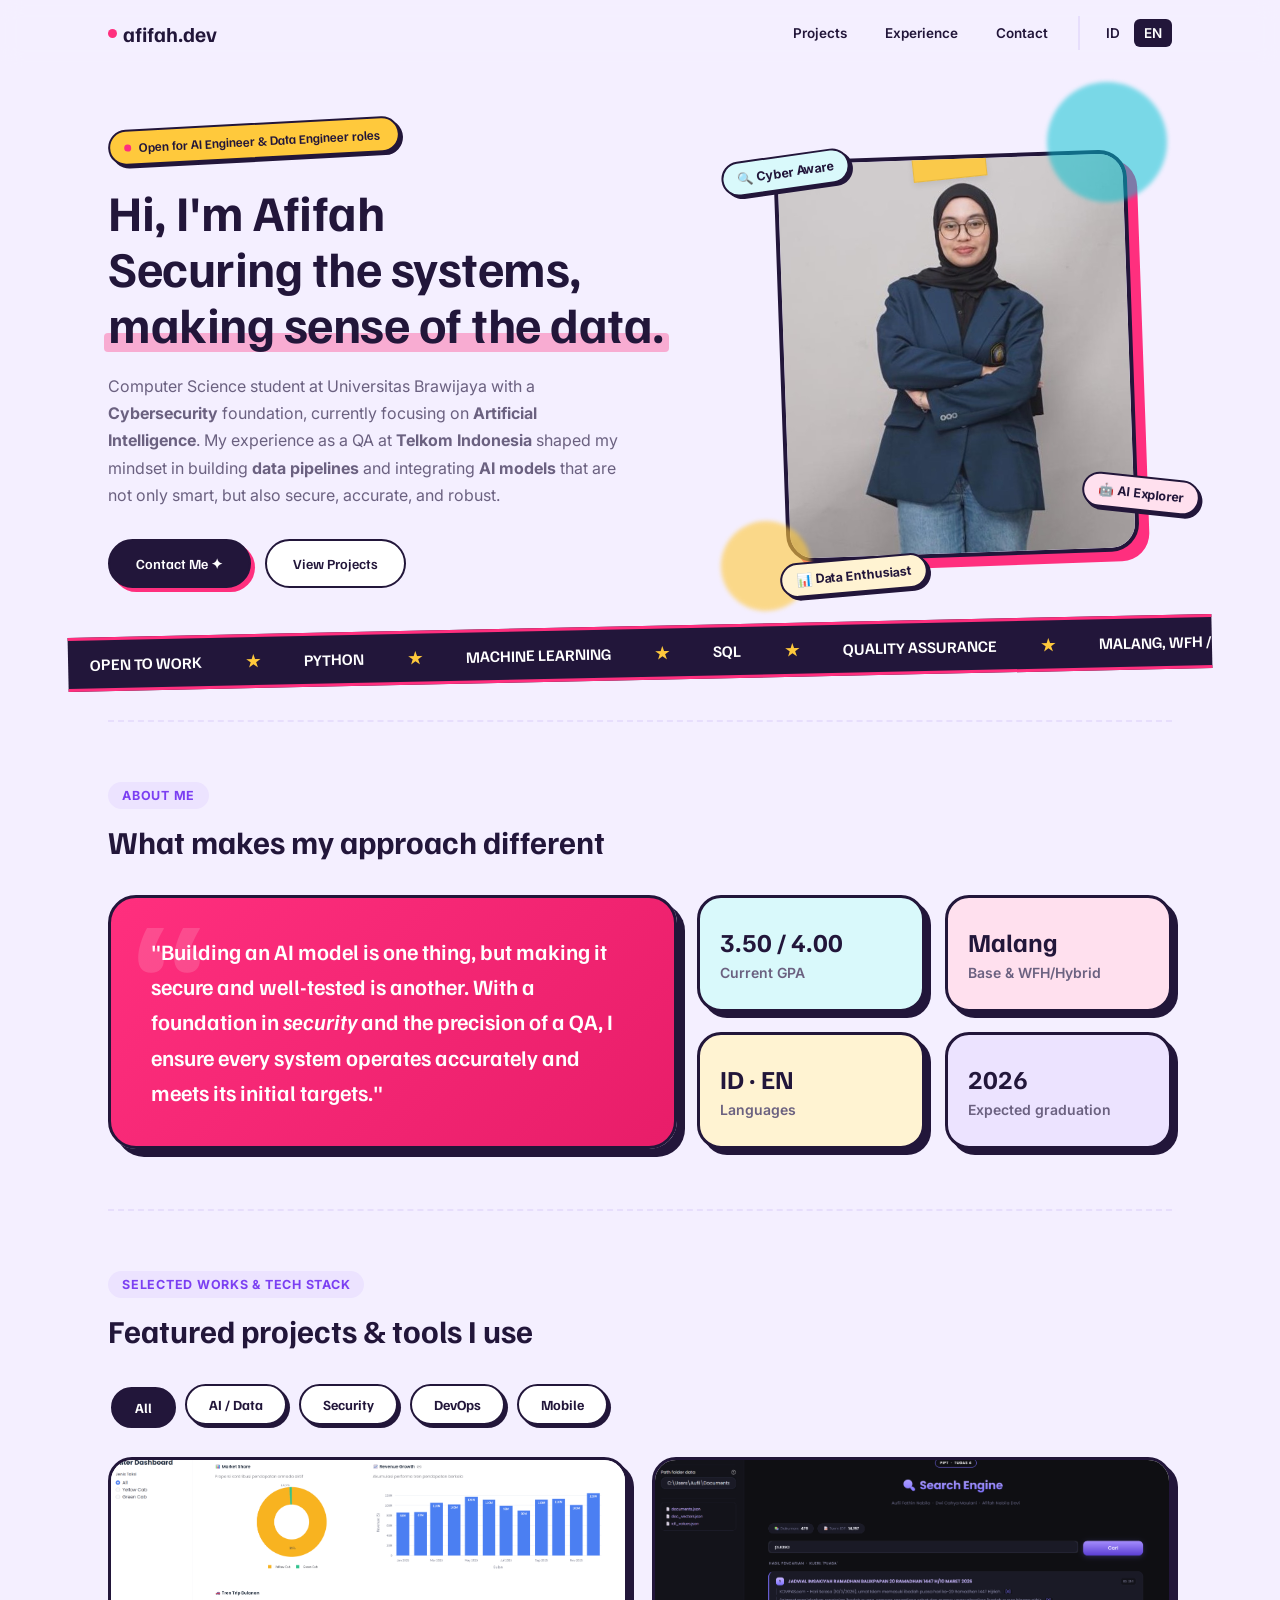
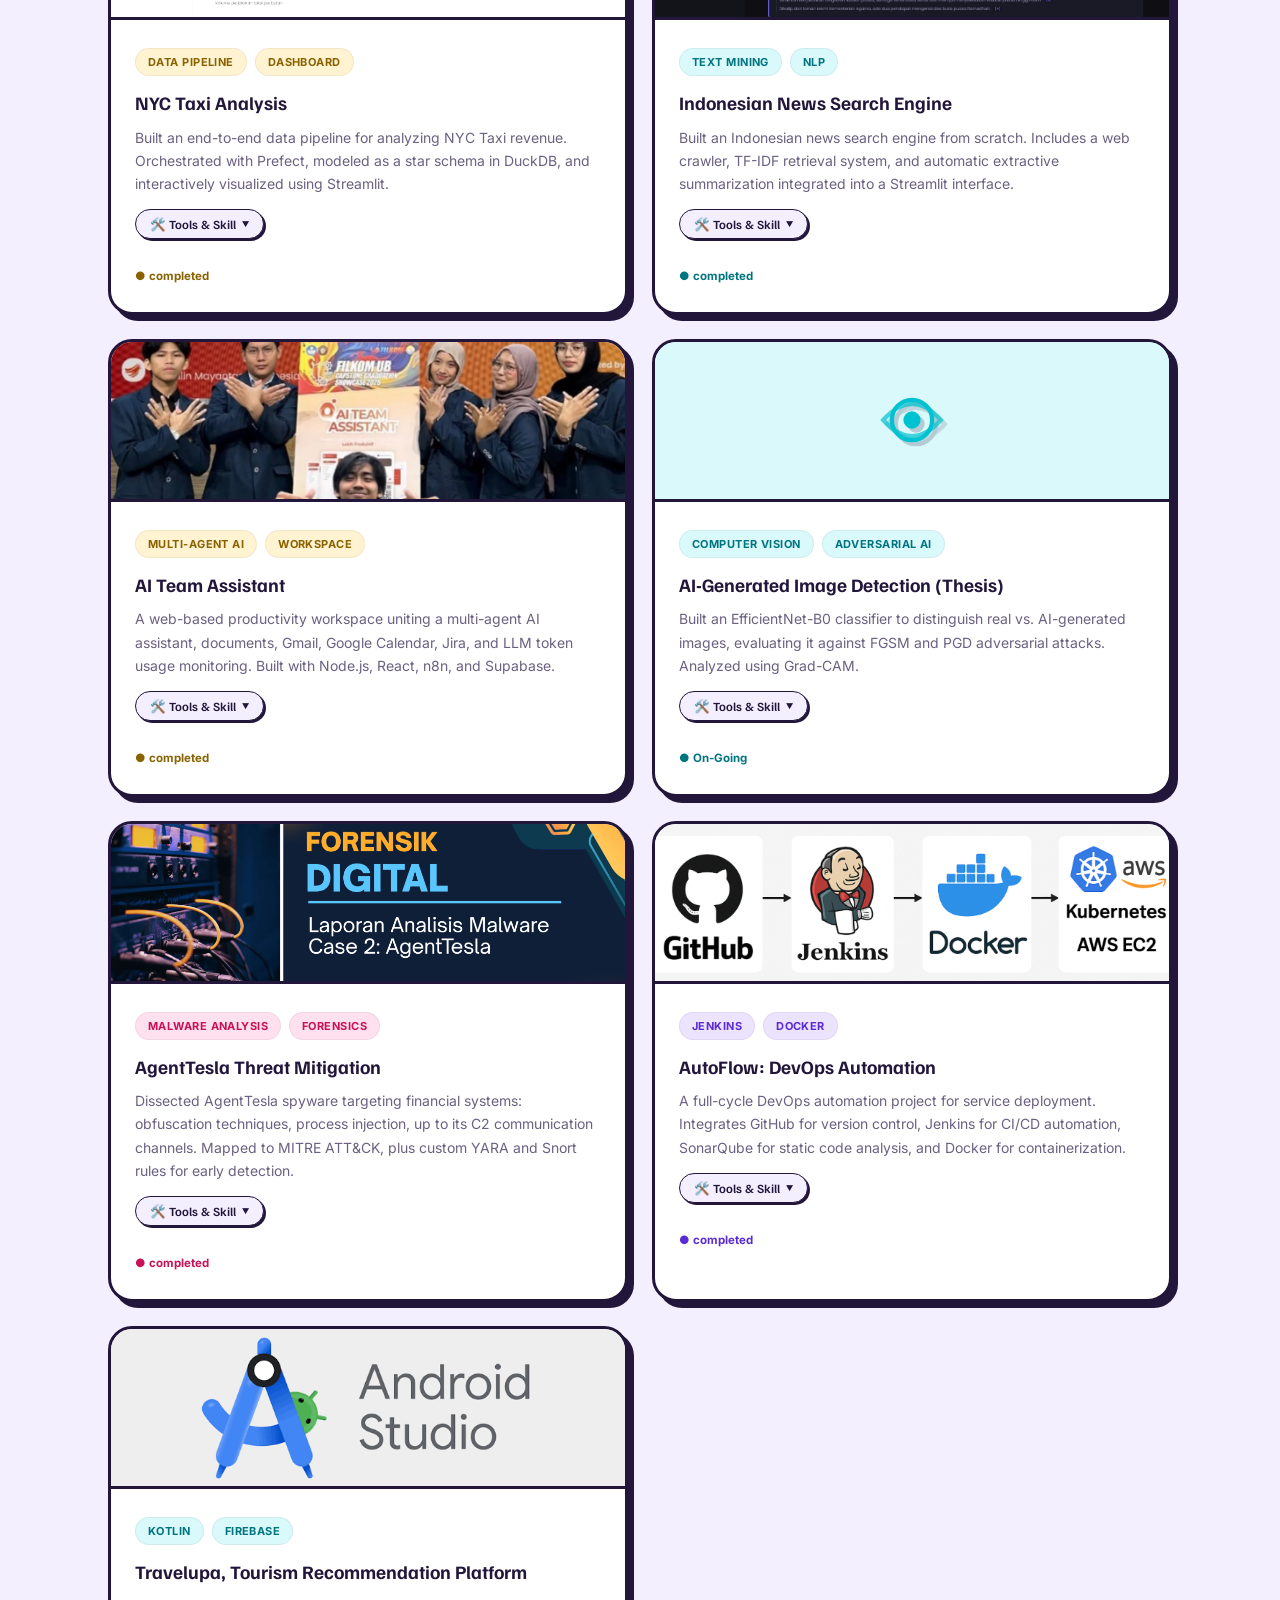
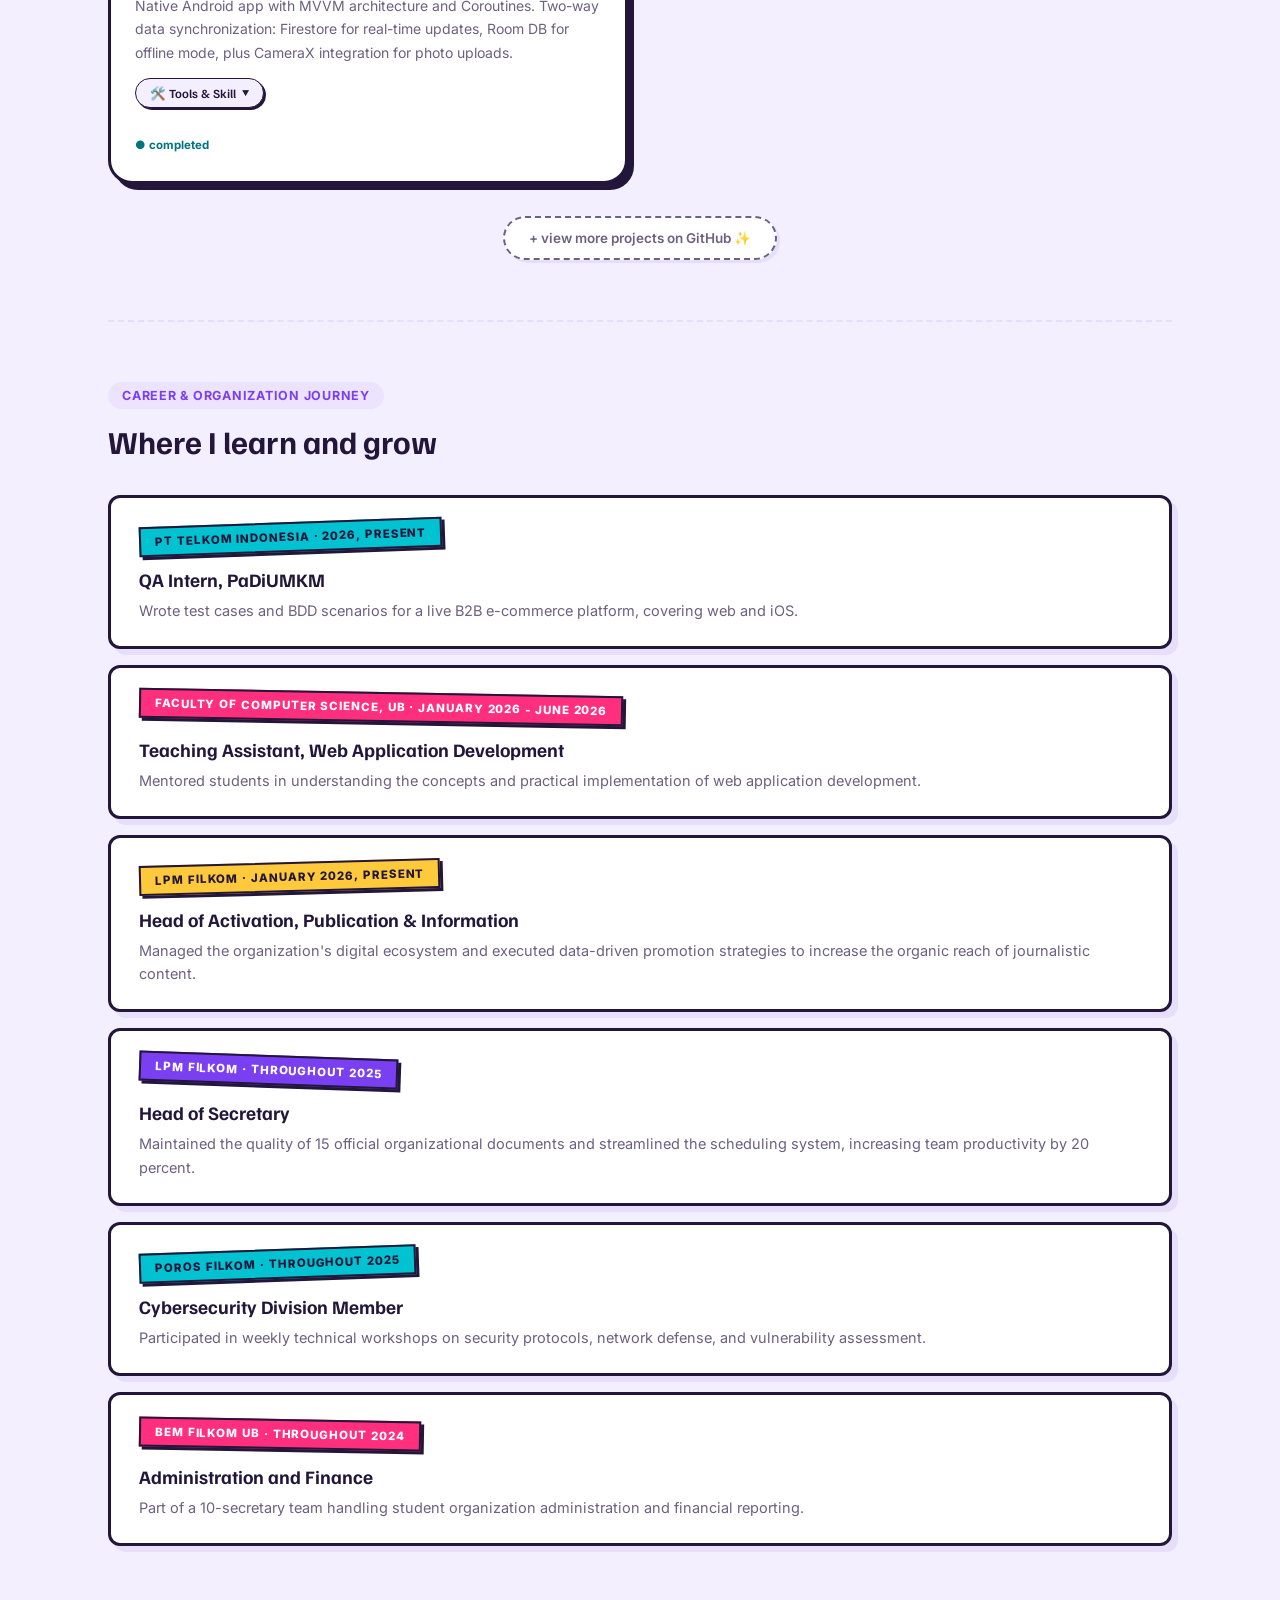
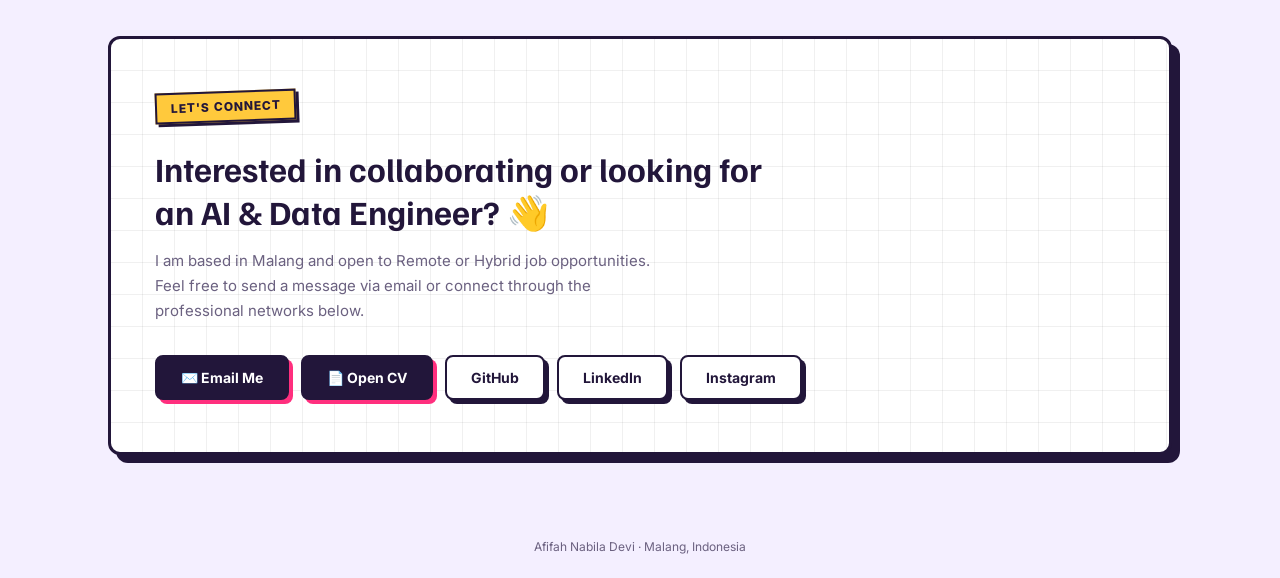
==== commit 516133f9: "Update hero section content and formatting" ====
--- a/en.html
+++ b/en.html
@@ -169,9 +169,10 @@
     }
 
     @media(max-width:720px) {
-      .navlinks > a {
+      .navlinks>a {
         display: none;
       }
+
       .navlinks .lang {
         border-left: none;
         margin-left: 0;
@@ -1020,13 +1021,16 @@
       .hero-cta {
         flex-direction: column;
       }
+
       .hero-cta a {
         text-align: center;
         width: 100%;
       }
+
       .contact-links {
         flex-direction: column;
       }
+
       .contact-links a {
         text-align: center;
         width: 100%;
@@ -1065,7 +1069,7 @@
       <div class="reveal">
         <span class="badge"><span class="d"></span> Open for AI Engineer & Data Engineer roles</span>
         <h1>Hi, I'm Afifah <br> Securing the systems, <span class="hl">making sense of the data.</span></h1>
-        <p>Computer Science student at Universitas Brawijaya (GPA 3.50/4.00) with a
+        <p>Computer Science student at Universitas Brawijaya with a
           <strong>Cybersecurity</strong> foundation, currently focusing on <strong>Artificial Intelligence</strong>. My
           experience
           as a QA at <strong>Telkom Indonesia</strong> shaped my mindset in building <strong>data
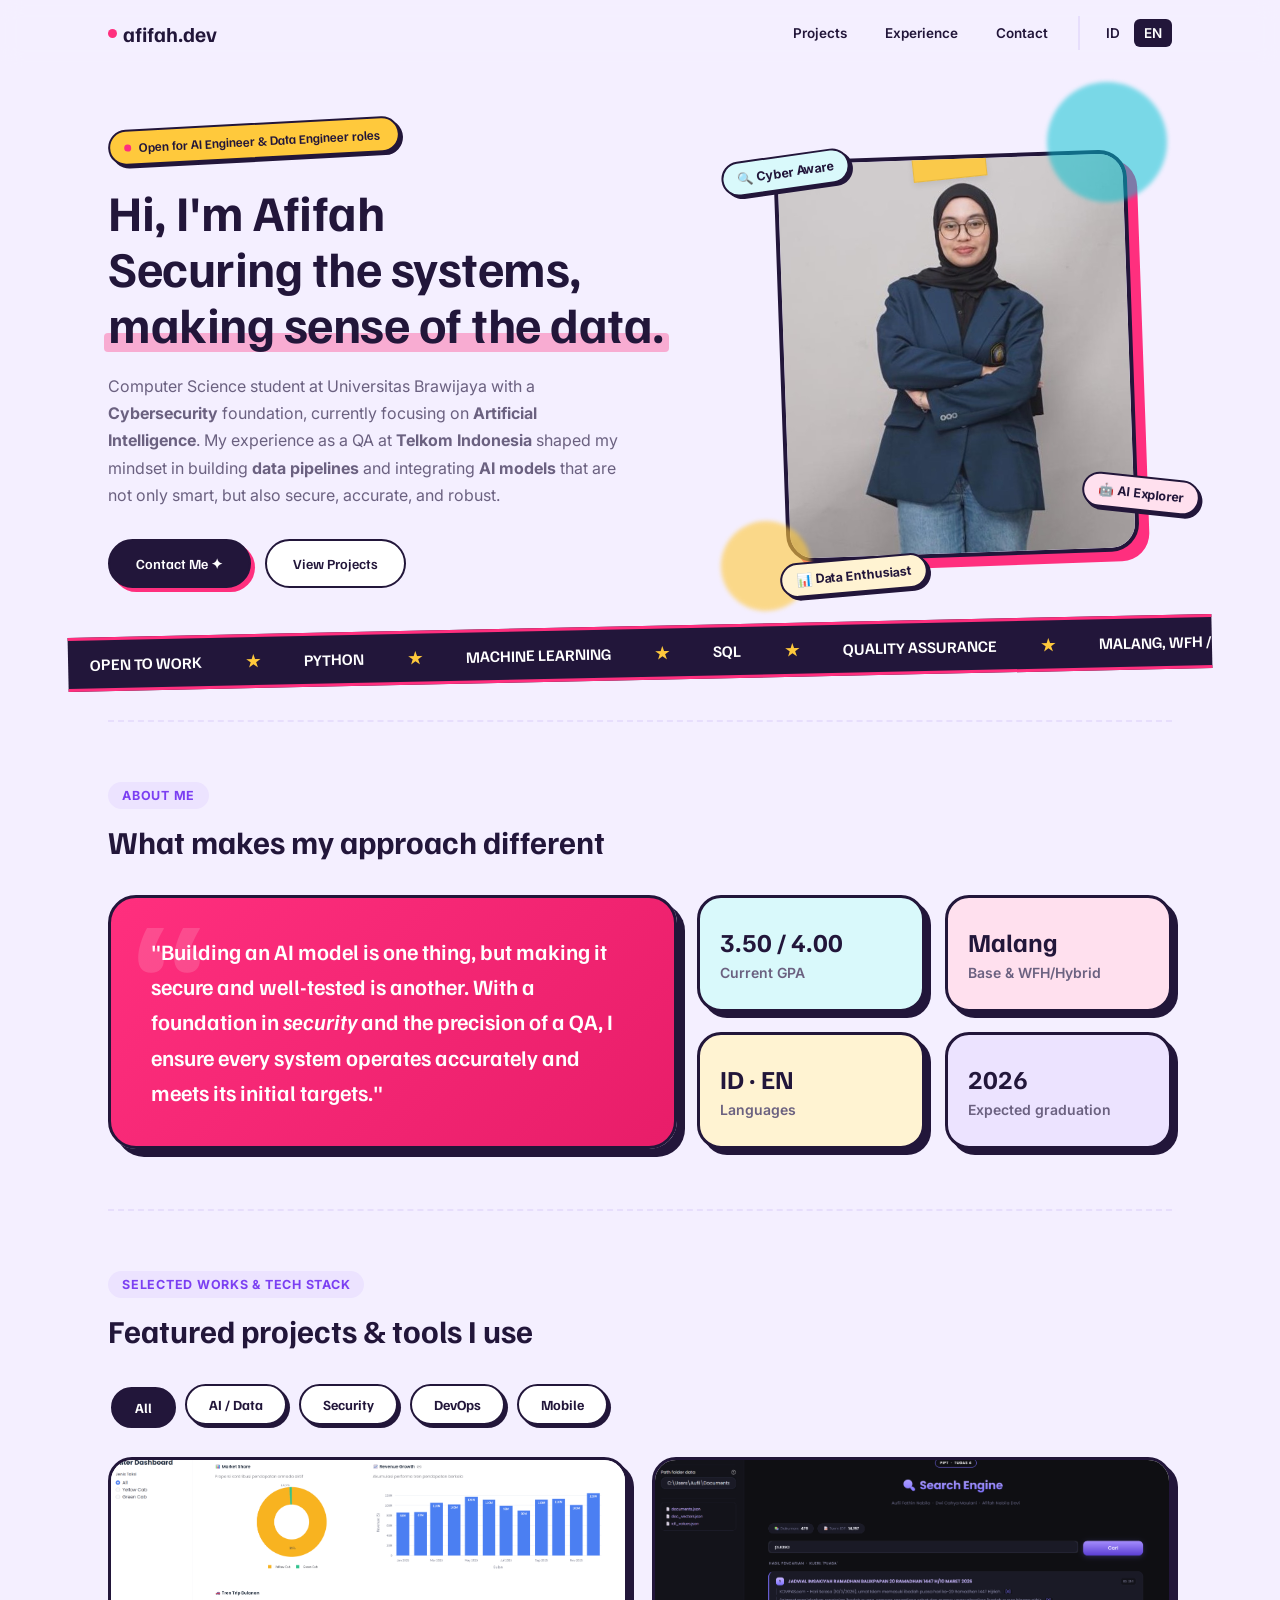
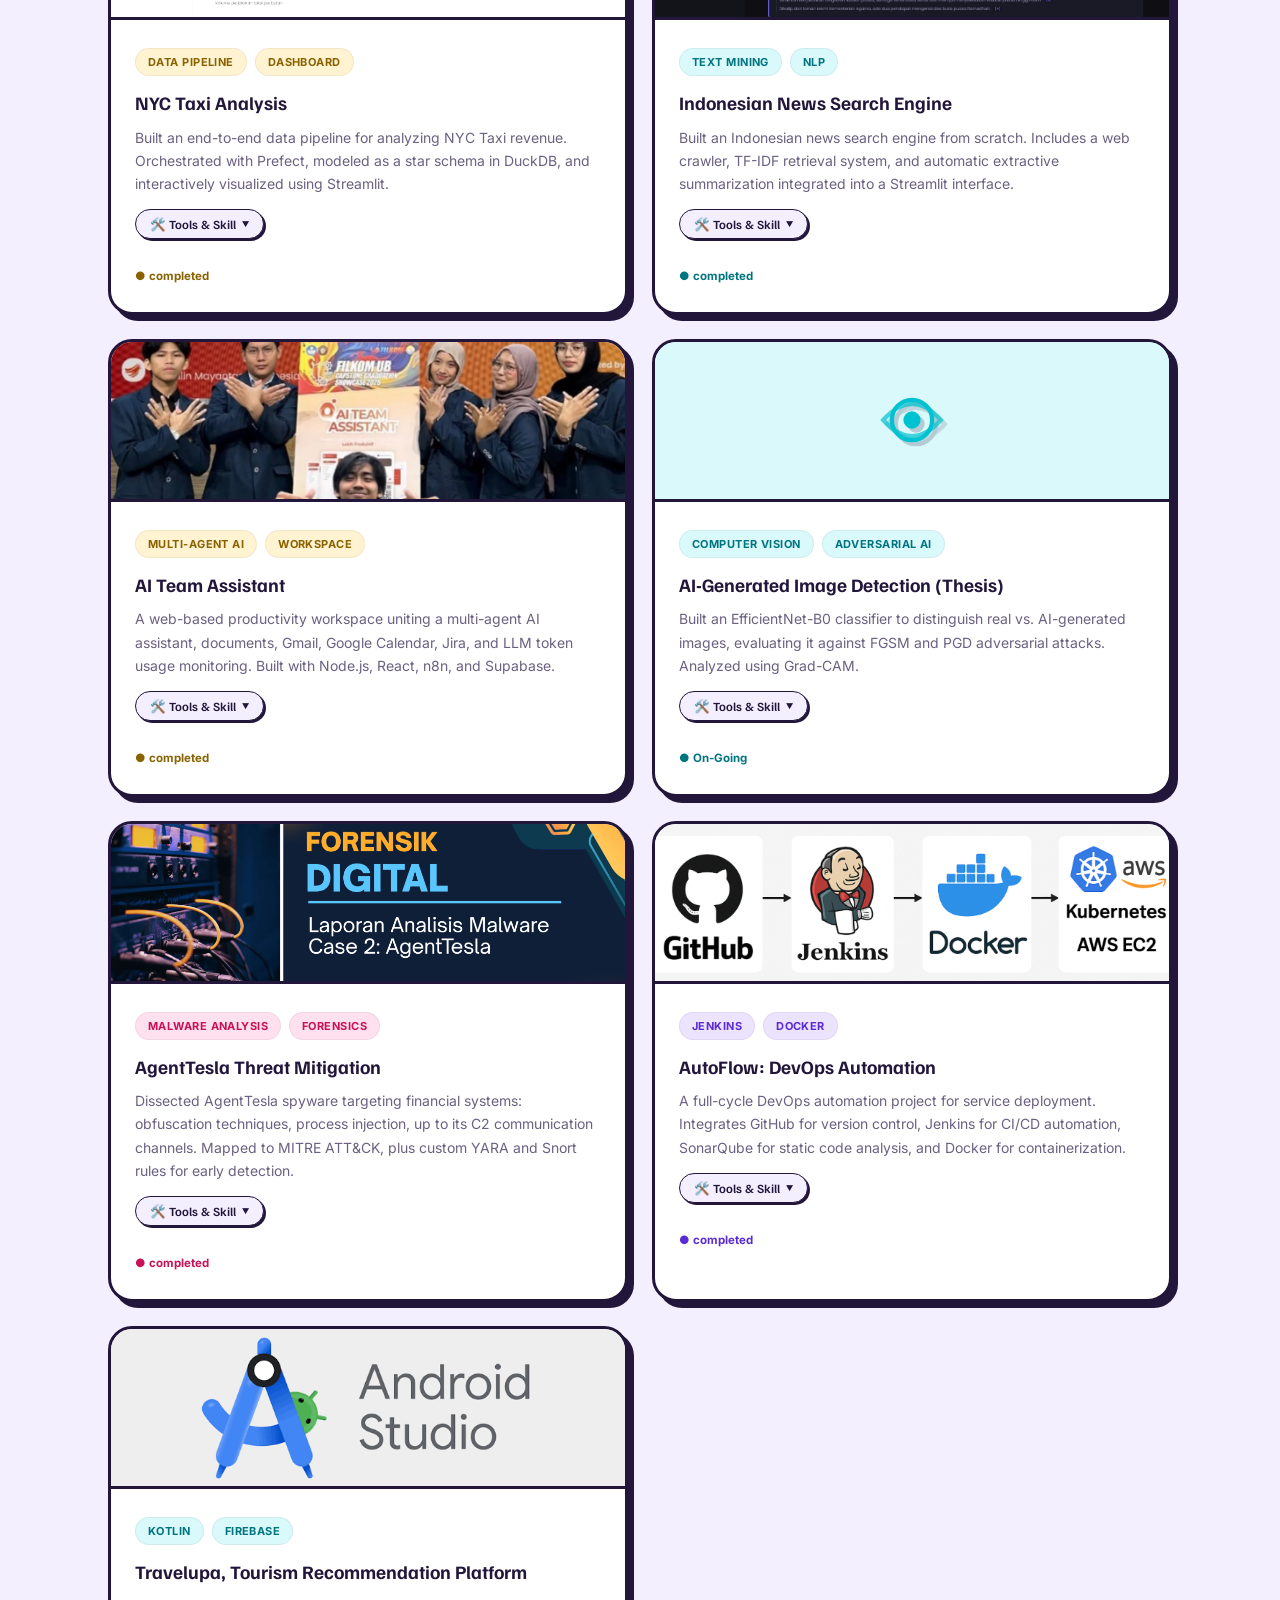
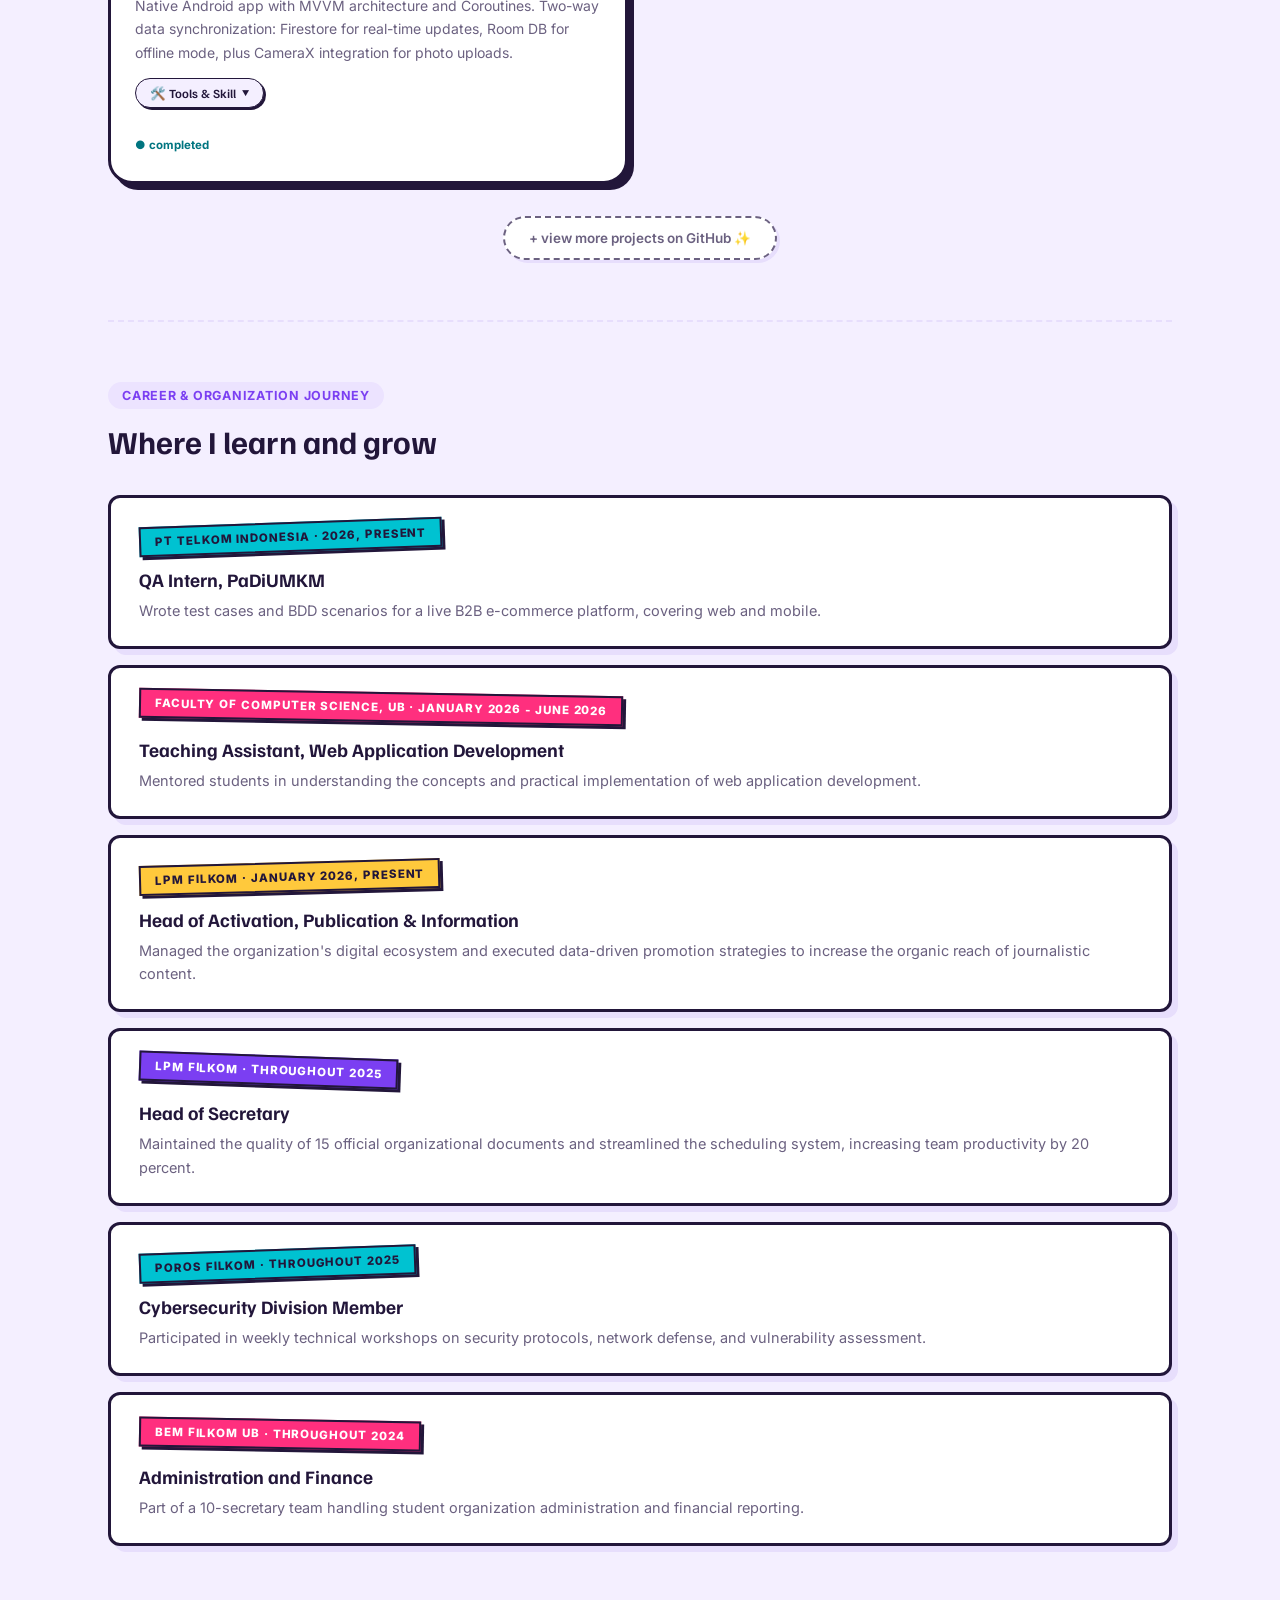
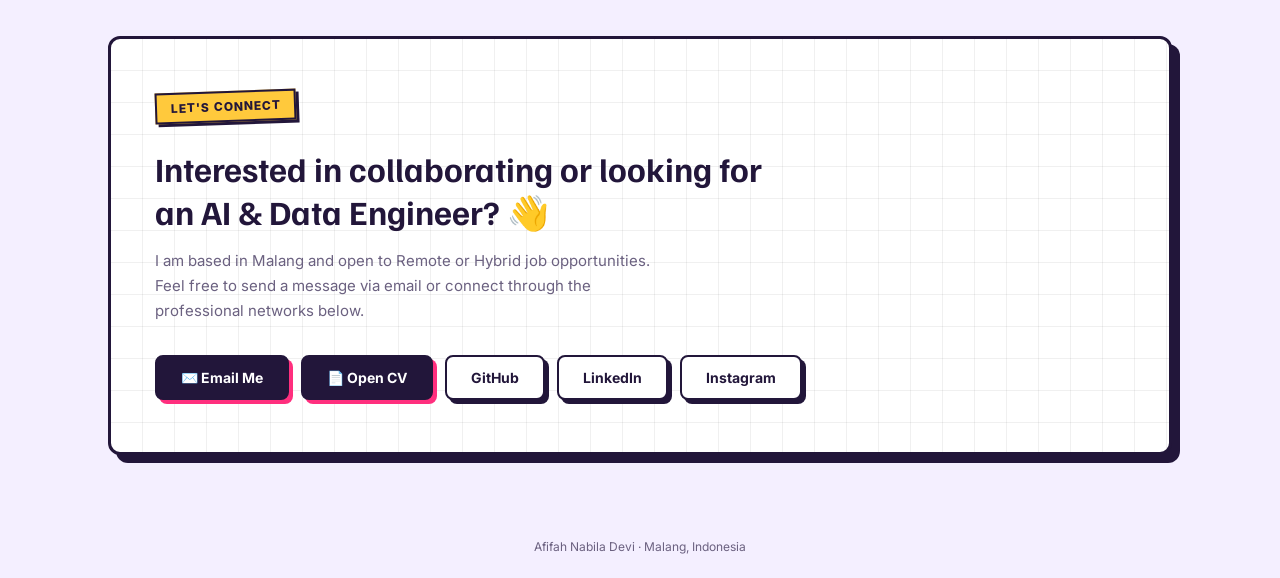
==== commit 9dc013b1: "update" ====
--- a/en.html
+++ b/en.html
@@ -1393,7 +1393,7 @@
         <div class="exp">
           <div class="meta">PT Telkom Indonesia · 2026, Present</div>
           <h4>QA Intern, PaDiUMKM</h4>
-          <p>Wrote test cases and BDD scenarios for a live B2B e-commerce platform, covering web and iOS.</p>
+          <p>Wrote test cases and BDD scenarios for a live B2B e-commerce platform, covering web and mobile.</p>
         </div>
         <div class="exp">
           <div class="meta">Faculty of Computer Science, UB · January 2026 - June 2026</div>
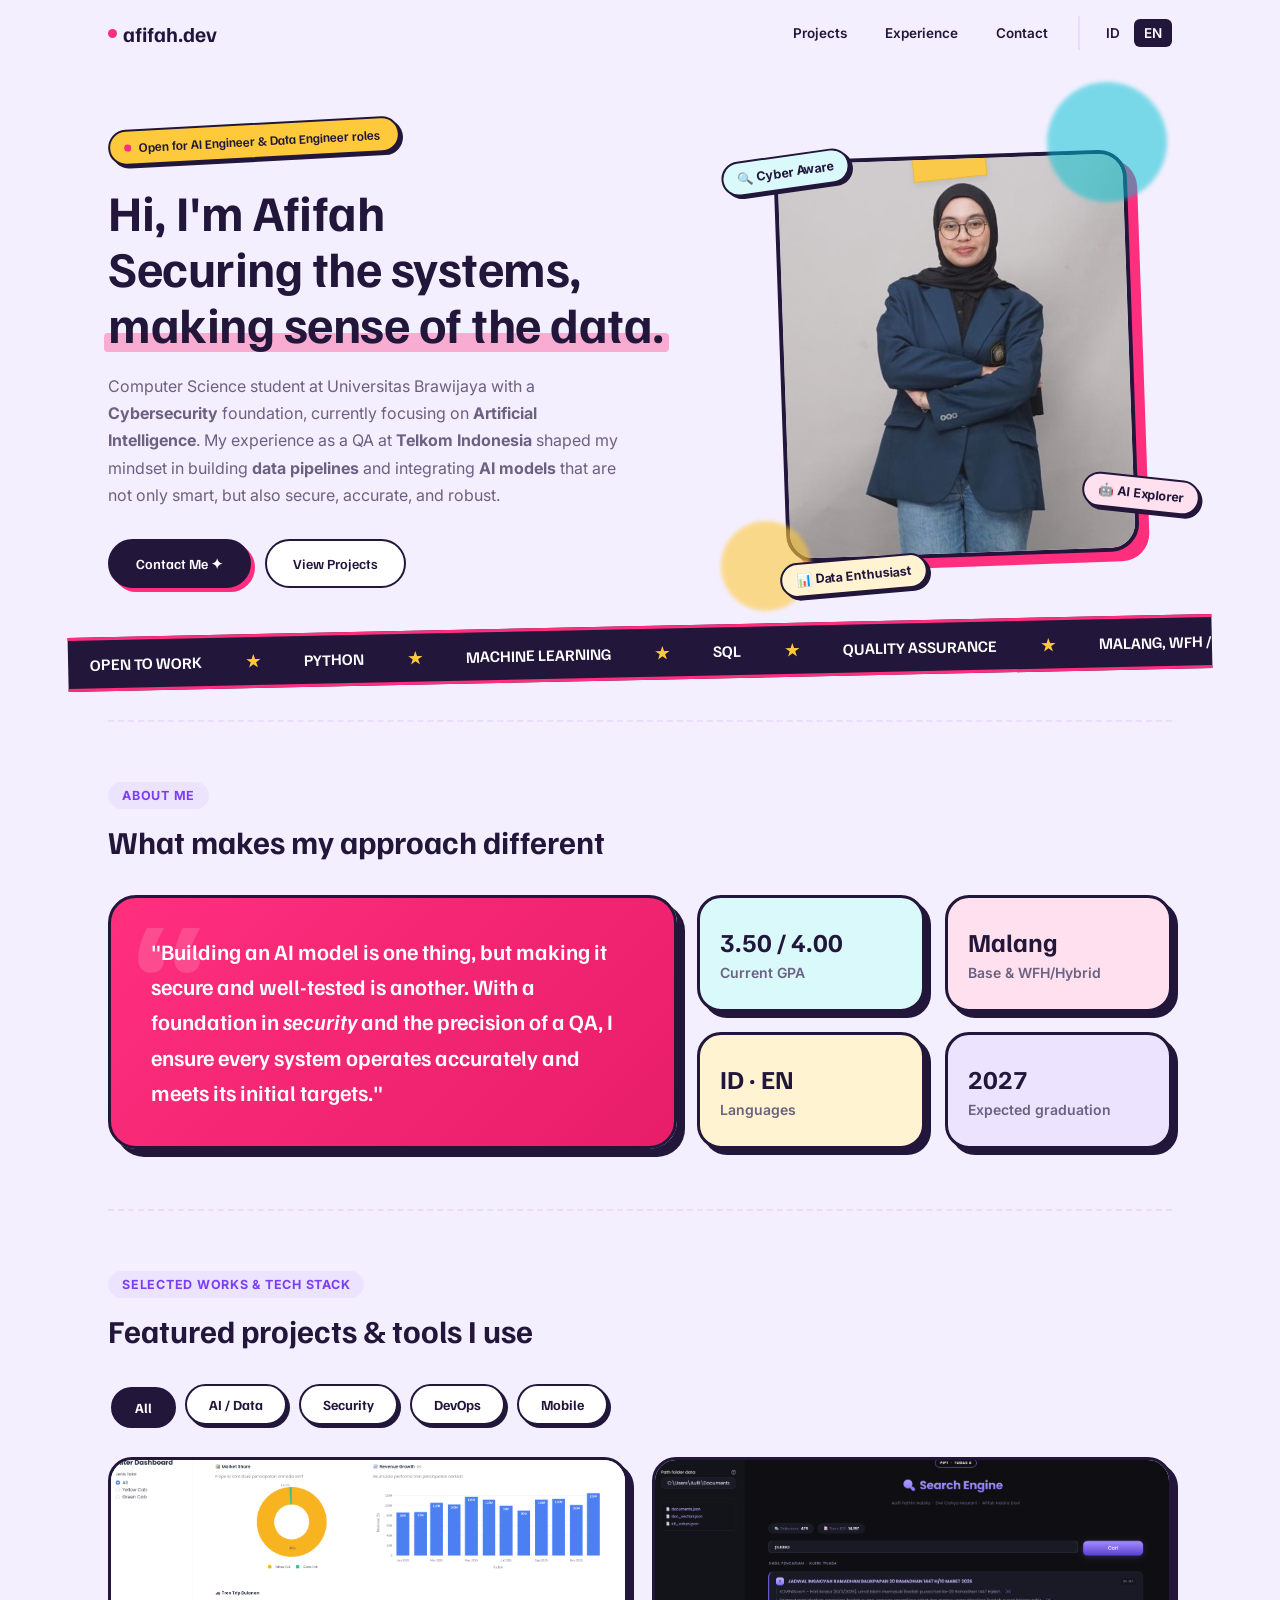
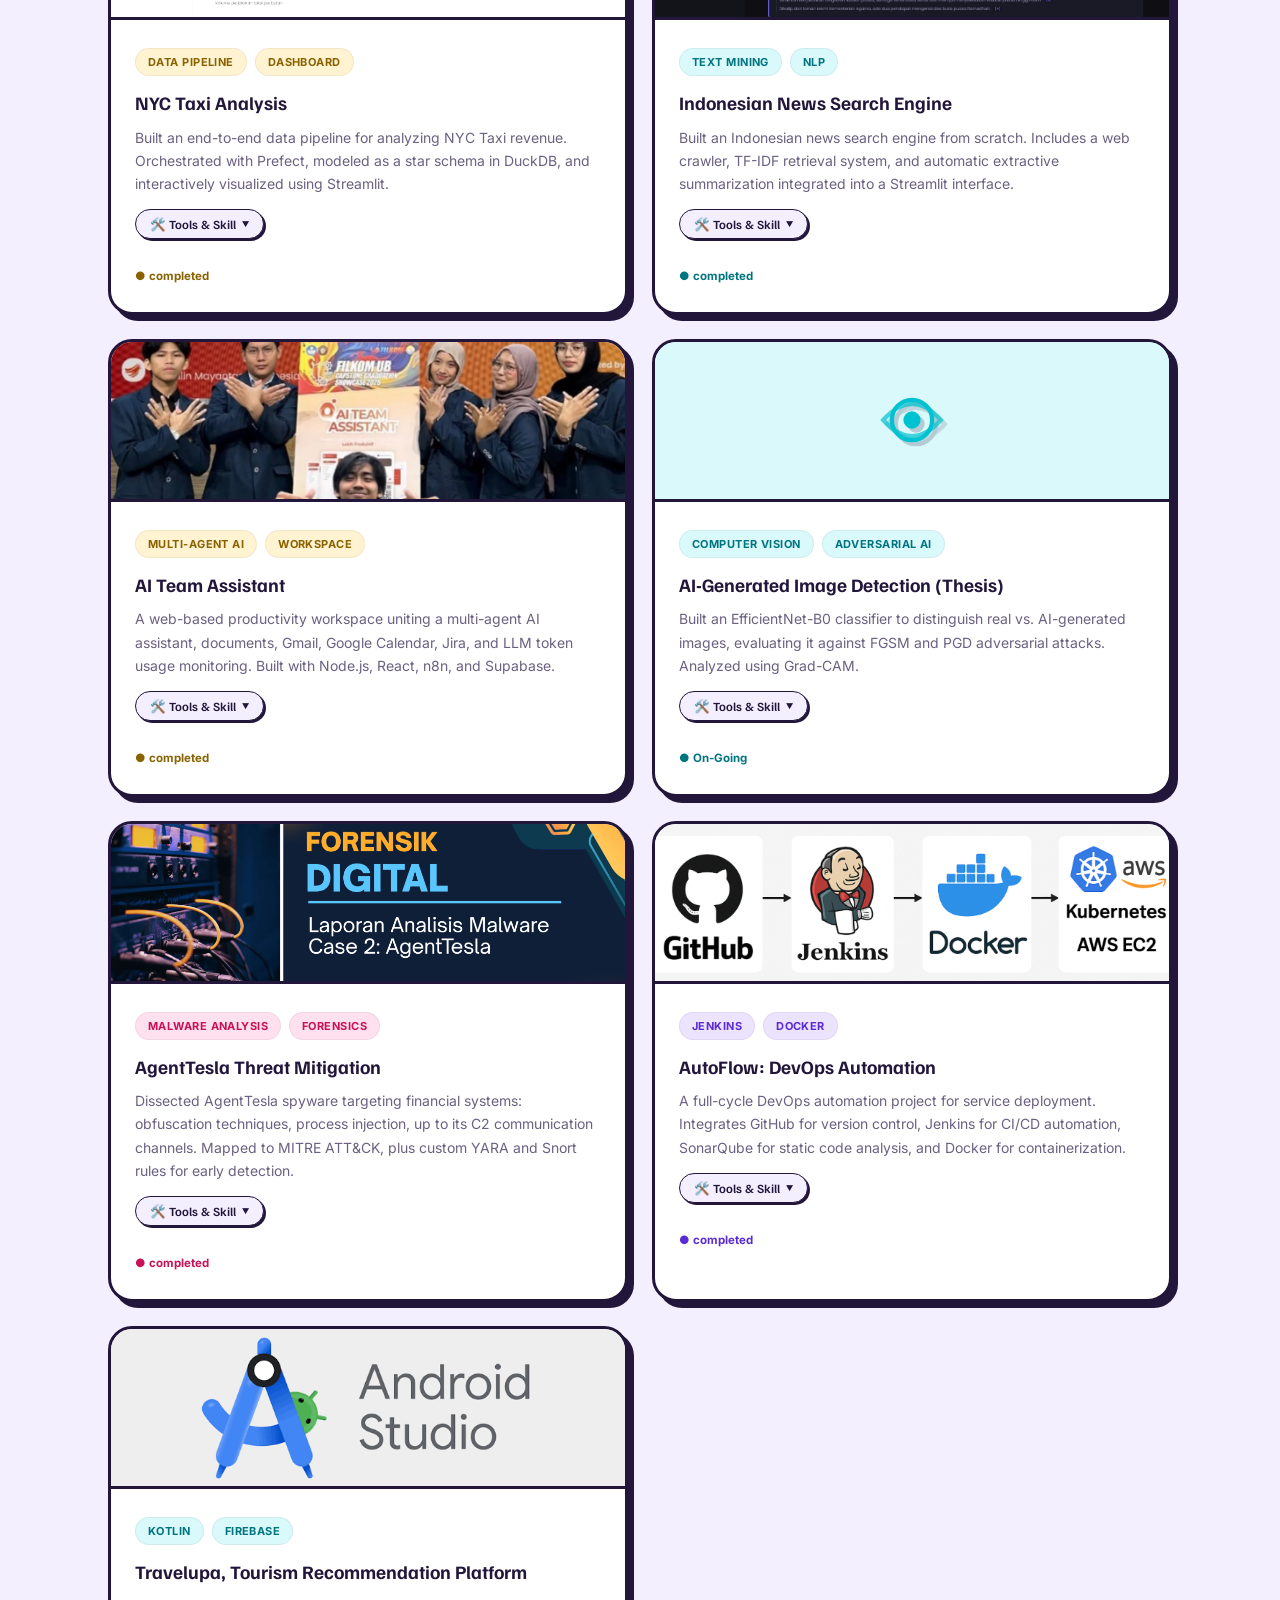
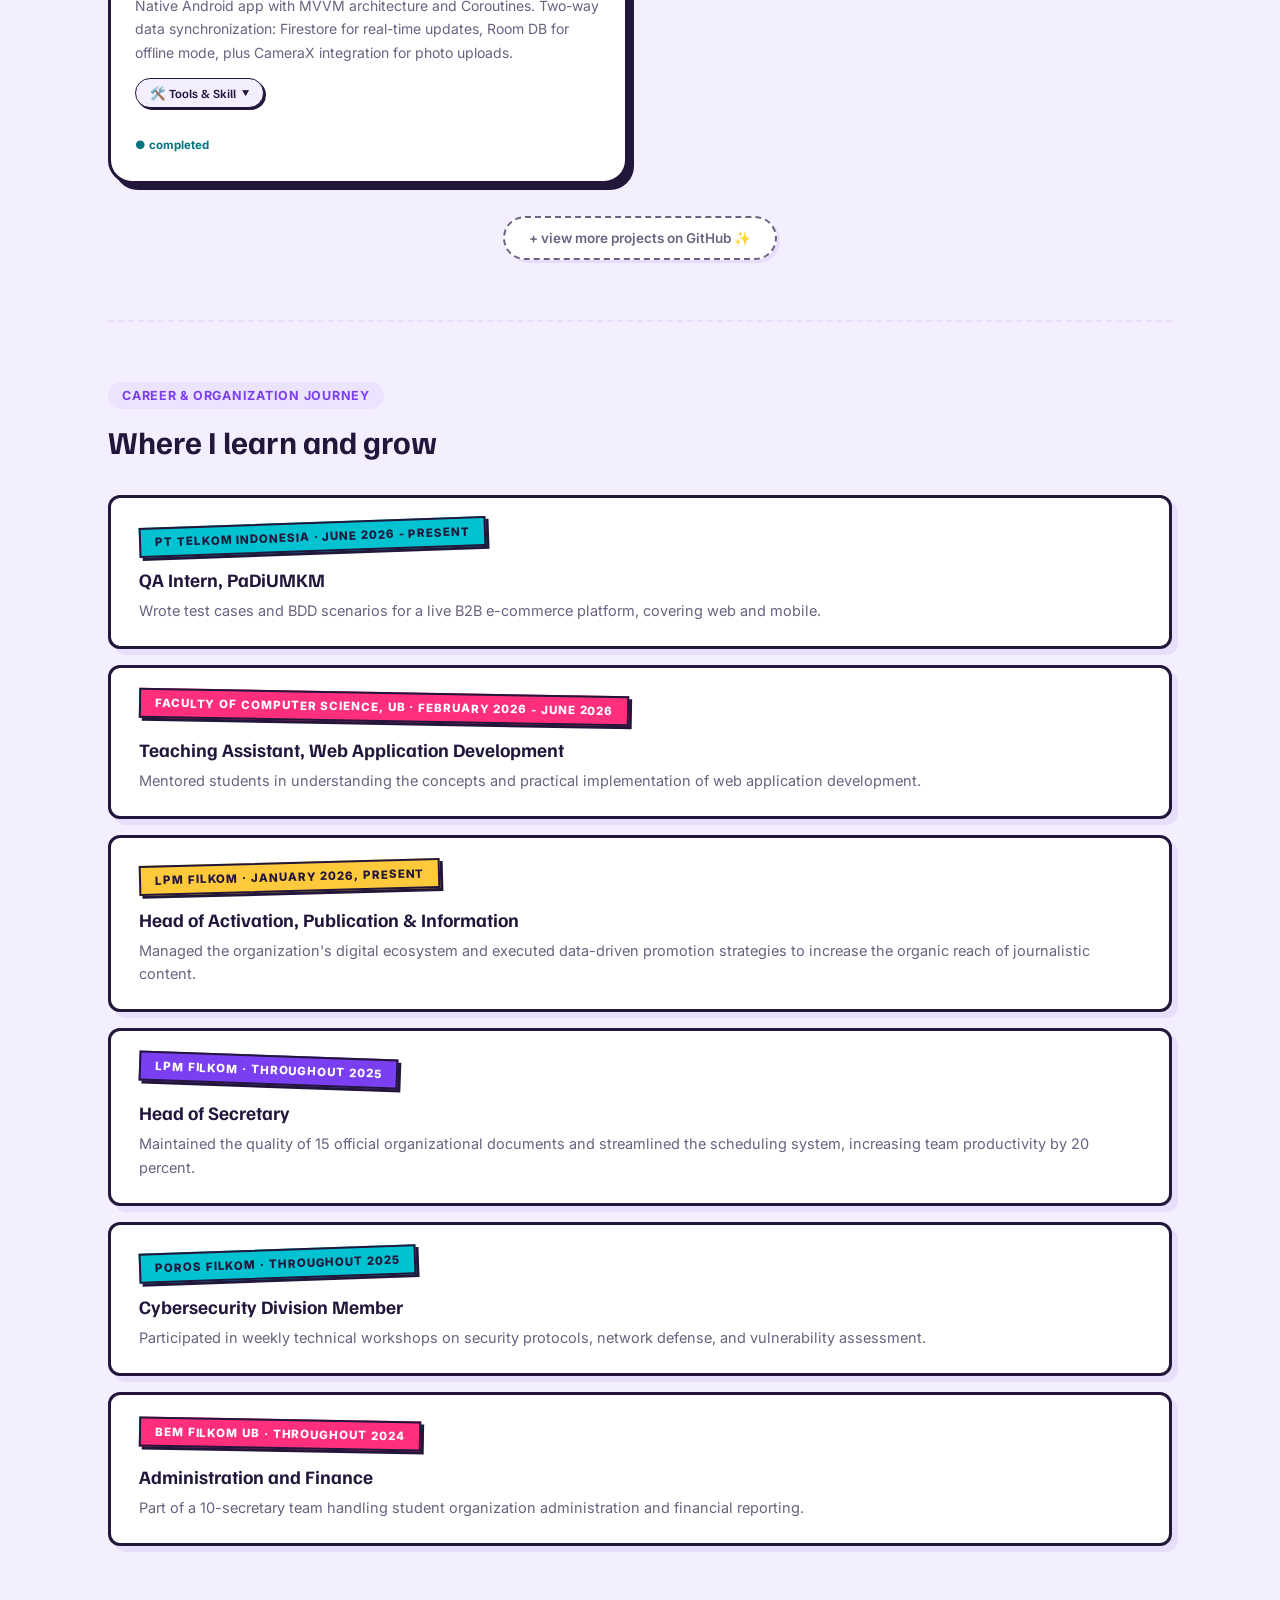
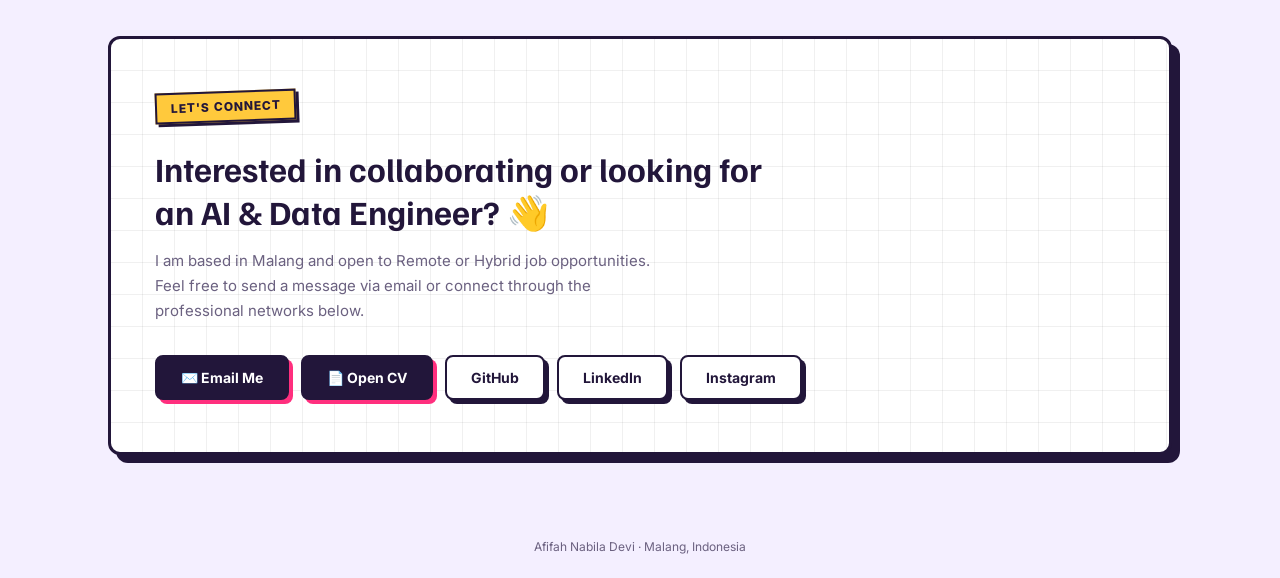
==== commit 9059cf8c: "Update portfolio dates (internship, TA, graduation)" ====
--- a/en.html
+++ b/en.html
@@ -1141,7 +1141,7 @@
           <div class="fact"><b>3.50 / 4.00</b><span>Current GPA</span></div>
           <div class="fact"><b>Malang</b><span>Base & WFH/Hybrid</span></div>
           <div class="fact"><b>ID · EN</b><span>Languages</span></div>
-          <div class="fact"><b>2026</b><span>Expected graduation</span></div>
+          <div class="fact"><b>2027</b><span>Expected graduation</span></div>
         </div>
 
       </div>
@@ -1391,12 +1391,12 @@
       <h2 class="reveal">Where I learn and grow</h2>
       <div class="exp-list reveal">
         <div class="exp">
-          <div class="meta">PT Telkom Indonesia · 2026, Present</div>
+          <div class="meta">PT Telkom Indonesia · June 2026 - Present</div>
           <h4>QA Intern, PaDiUMKM</h4>
           <p>Wrote test cases and BDD scenarios for a live B2B e-commerce platform, covering web and mobile.</p>
         </div>
         <div class="exp">
-          <div class="meta">Faculty of Computer Science, UB · January 2026 - June 2026</div>
+          <div class="meta">Faculty of Computer Science, UB · February 2026 - June 2026</div>
           <h4>Teaching Assistant, Web Application Development</h4>
           <p>Mentored students in understanding the concepts and practical implementation of web application
             development.</p>
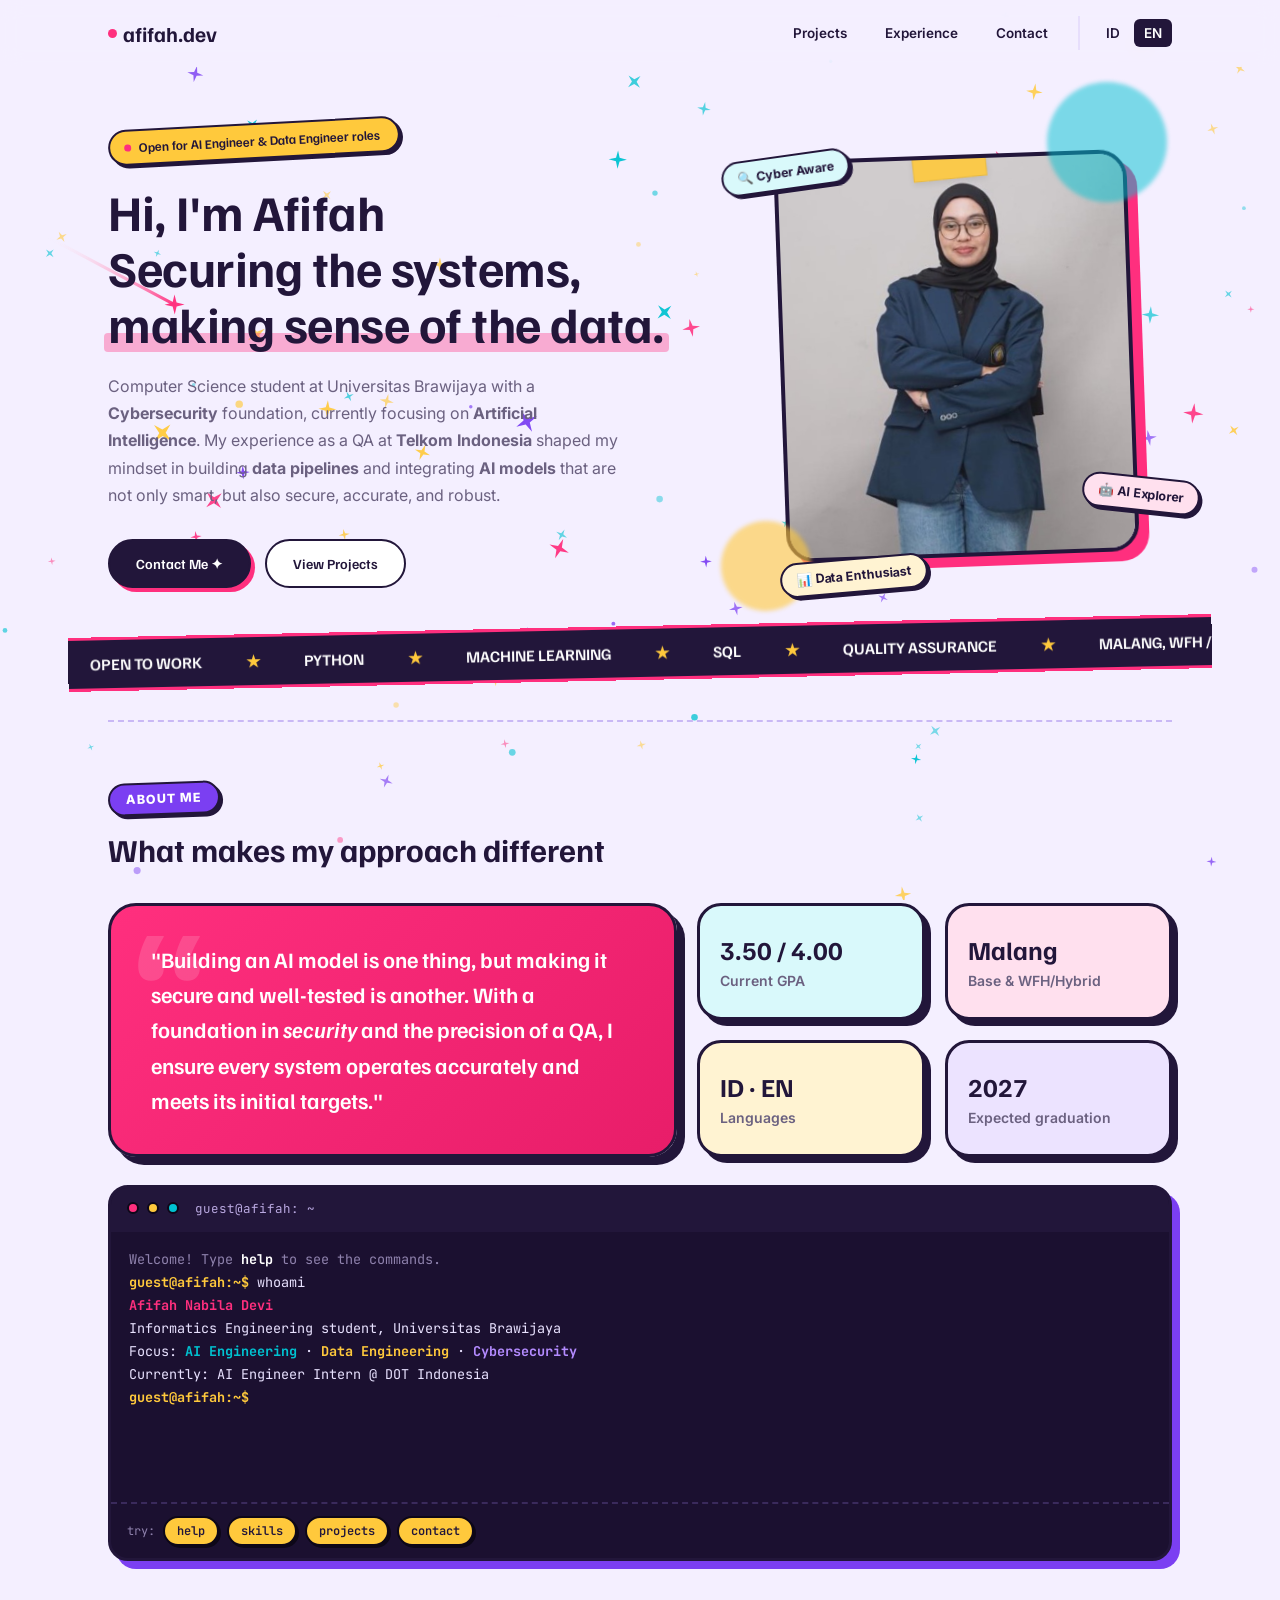
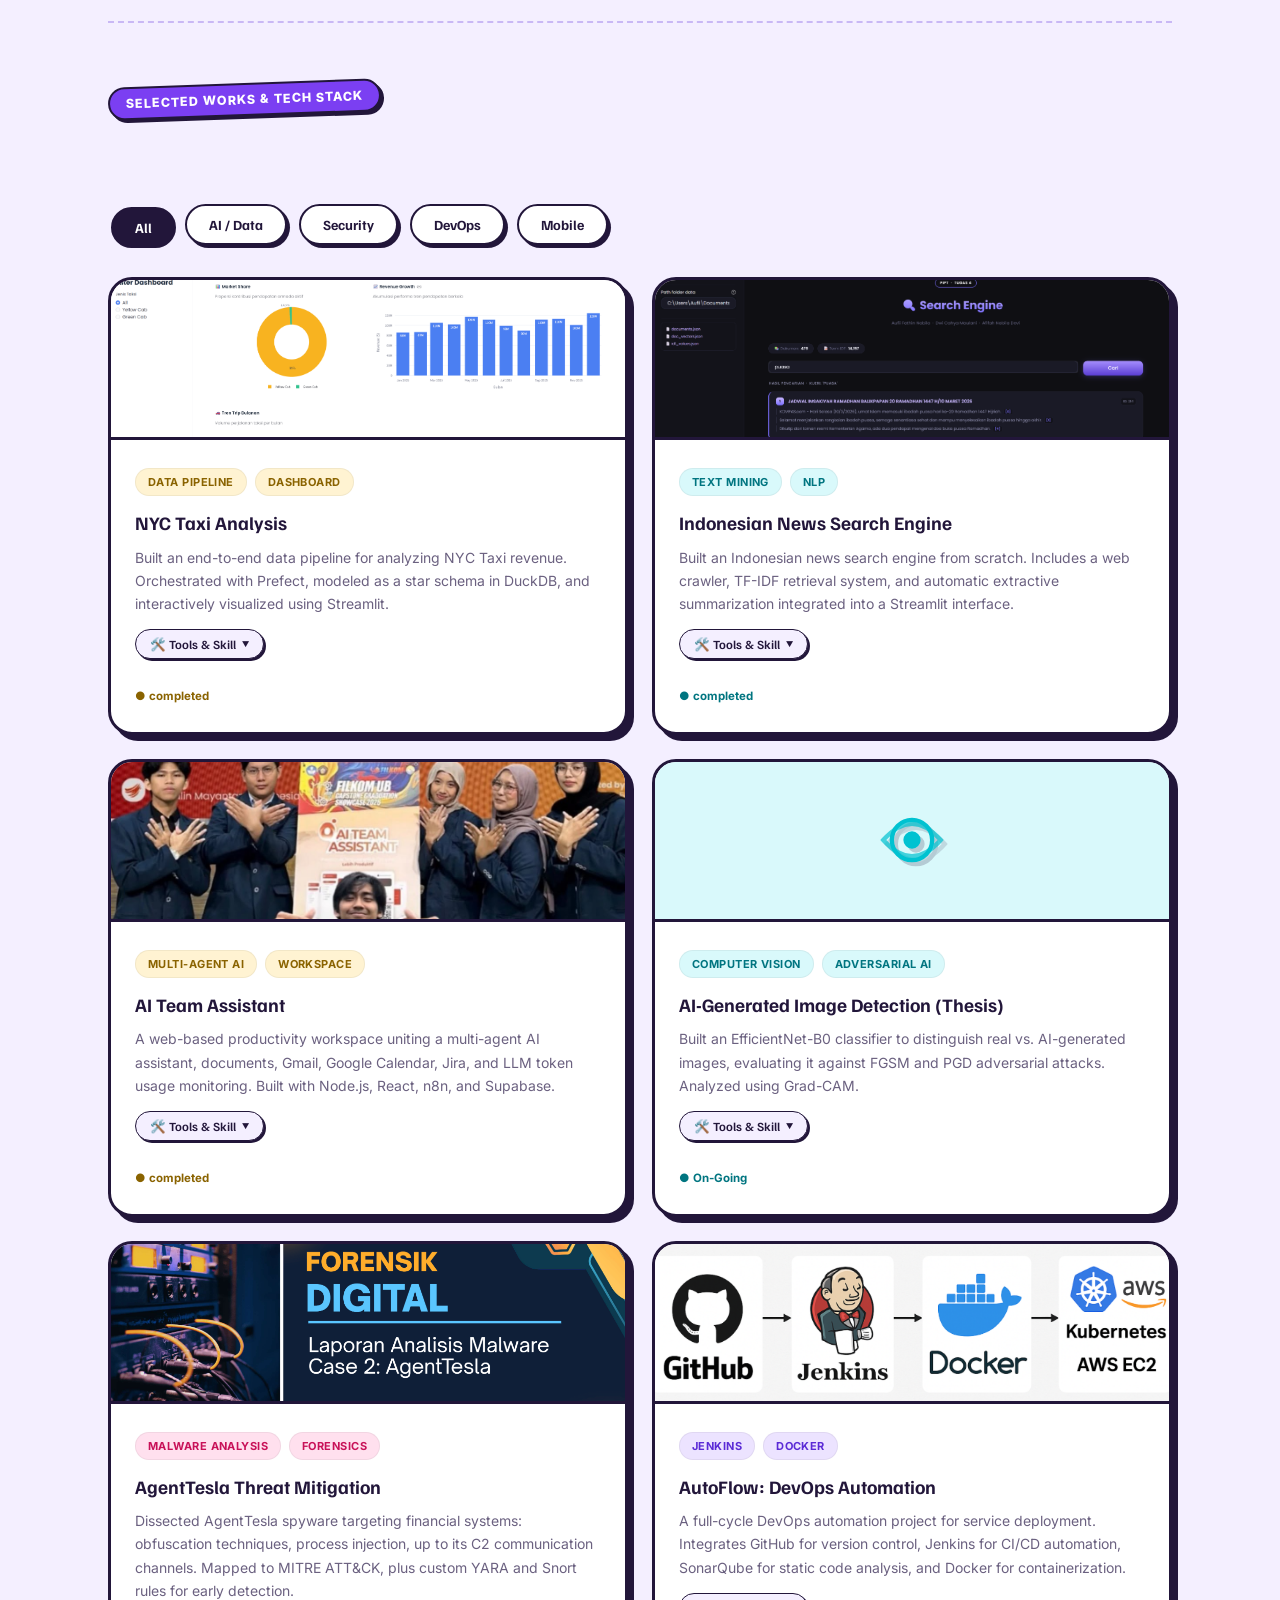
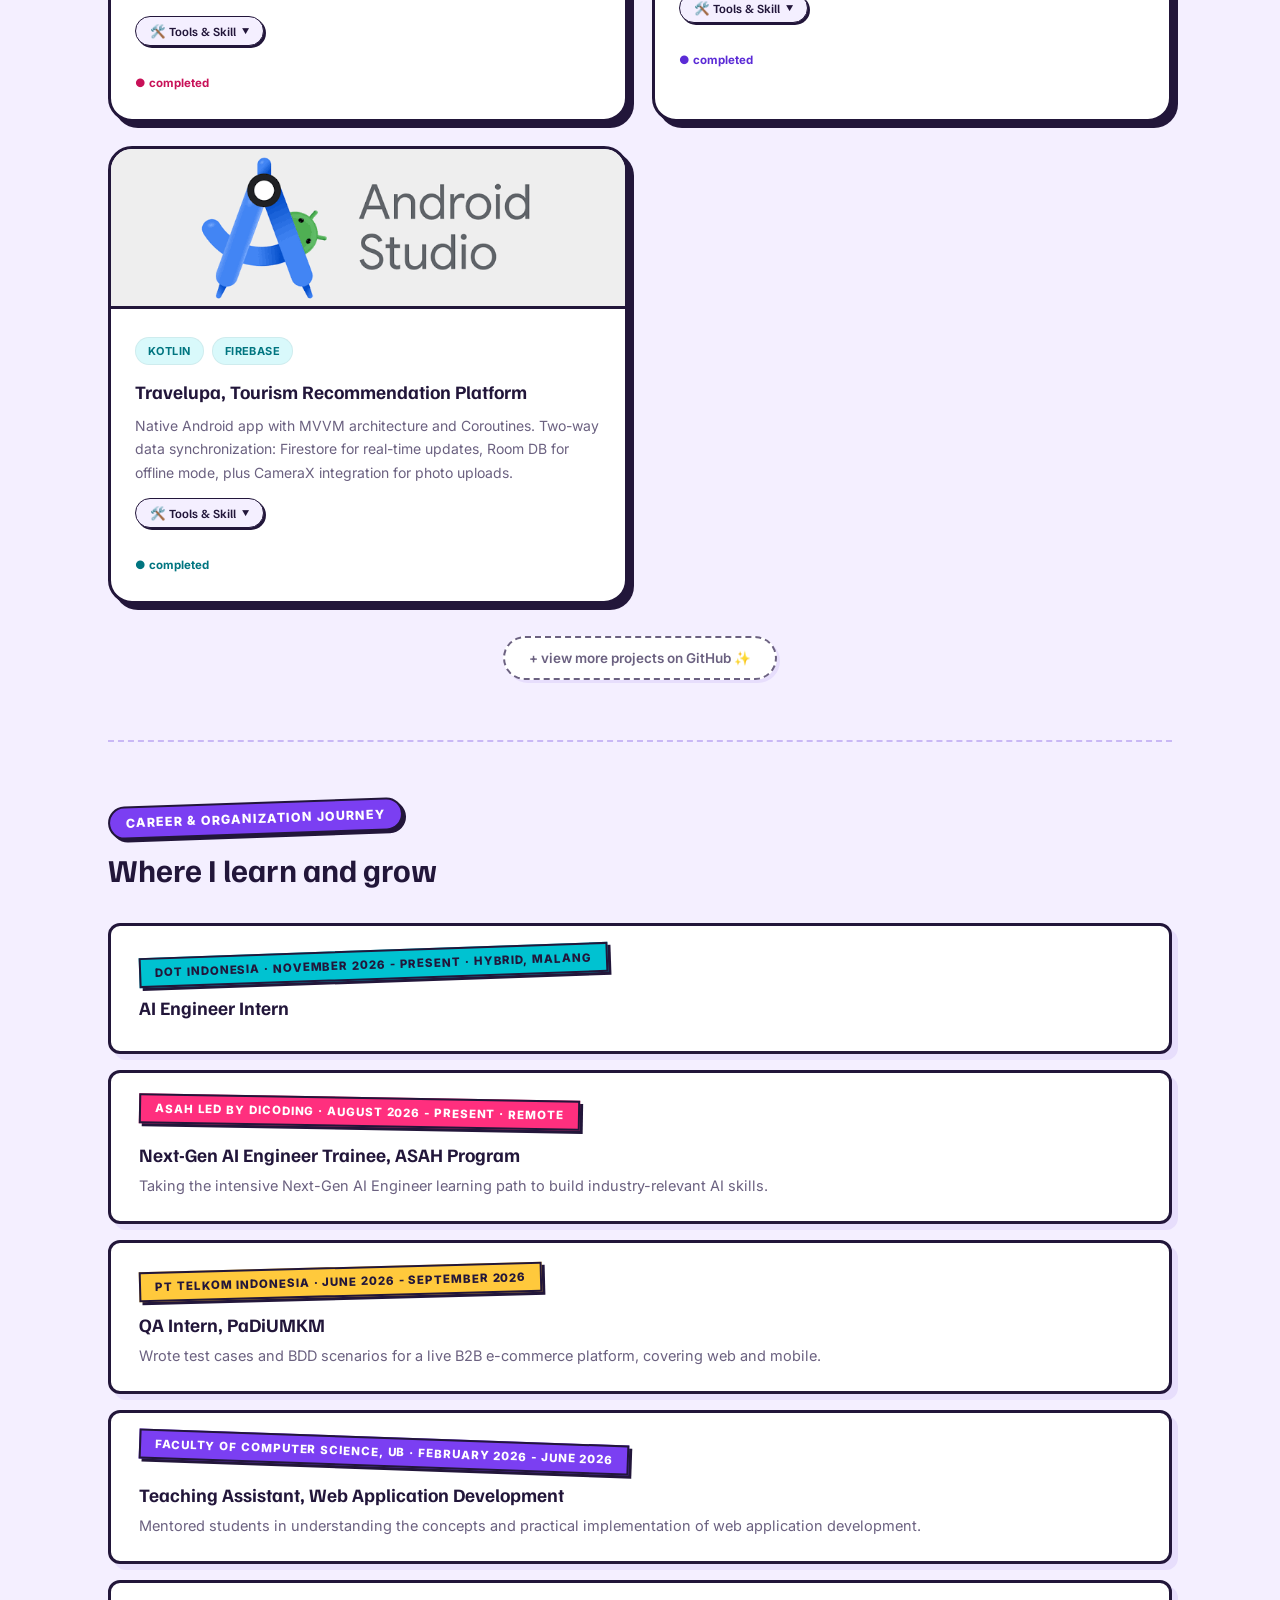
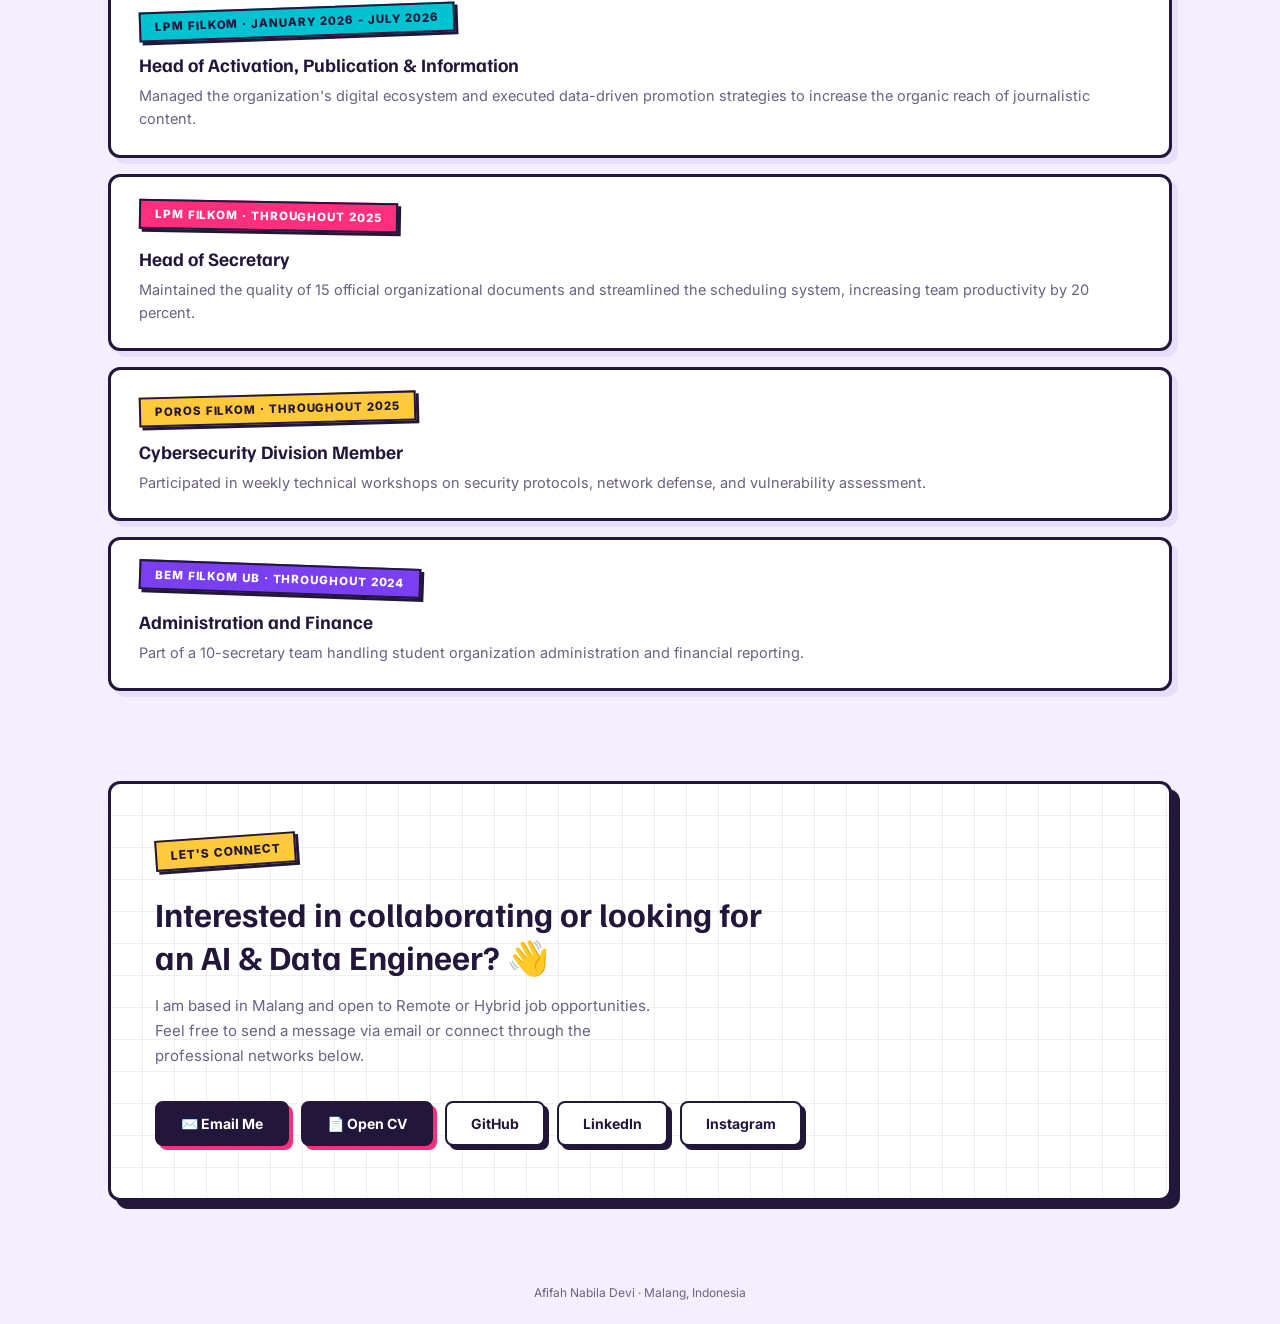
==== commit eb72a1d7: "feat: add interactive starfield, mini terminal, and photo flip effect" ====
--- a/en.html
+++ b/en.html
@@ -7,7 +7,7 @@
   <title>Afifah Nabila Devi | Portfolio</title>
   <link rel="preconnect" href="https://fonts.googleapis.com">
   <link
-    href="https://fonts.googleapis.com/css2?family=Familjen+Grotesk:wght@500;600;700&family=Inter:wght@400;500;600;700;800&display=swap"
+    href="https://fonts.googleapis.com/css2?family=Familjen+Grotesk:wght@500;600;700&family=Inter:wght@400;500;600;700;800&family=JetBrains+Mono:wght@400;600;700&display=swap"
     rel="stylesheet">
   <style>
     :root {
@@ -324,7 +324,7 @@
       background: var(--grape-soft);
       border: 4px solid var(--ink);
       box-shadow: 10px 10px 0 var(--pink);
-      transform: rotate(-2deg);
+      transform: perspective(800px) rotateY(var(--tx, 0deg)) rotateX(var(--ty, 0deg)) rotate(-2deg);
     }
 
     .scene .frame img {
@@ -464,20 +464,23 @@
     /* SECTION */
     .sec {
       padding: 60px 0;
-      border-top: 2px dashed var(--line);
+      border-top: 2px dashed #c9b8f5;
     }
 
     .sec-tag {
       display: inline-block;
       font-size: 12.5px;
-      font-weight: 700;
-      color: var(--grape);
+      font-weight: 800;
+      color: #fff;
       text-transform: uppercase;
-      letter-spacing: .06em;
-      margin-bottom: 12px;
-      background: var(--grape-soft);
-      padding: 6px 14px;
+      letter-spacing: .08em;
+      margin-bottom: 14px;
+      background: var(--grape);
+      padding: 7px 16px;
       border-radius: 100px;
+      border: 2px solid var(--ink);
+      box-shadow: 3px 3px 0 var(--ink);
+      rotate: -2deg;
     }
 
     .sec h2 {
@@ -1042,6 +1045,249 @@
       text-align: center;
       font-size: 12px;
       color: var(--ink-dim);
+    }
+
+    /* ===== Langit bintang interaktif ===== */
+    #sky {
+      position: fixed;
+      inset: 0;
+      width: 100%;
+      height: 100%;
+      z-index: 0;
+      pointer-events: none;
+    }
+
+    main,
+    footer {
+      position: relative;
+      z-index: 1;
+    }
+
+    .sticker {
+      cursor: grab;
+      user-select: none;
+      touch-action: none;
+      animation: bob 4s ease-in-out infinite;
+      transition: box-shadow .2s, scale .2s;
+    }
+
+    .s2 {
+      animation-delay: -1.3s;
+    }
+
+    .s3 {
+      animation-delay: -2.6s;
+    }
+
+    .sticker:hover {
+      scale: 1.06;
+      box-shadow: 5px 5px 0 var(--ink);
+    }
+
+    .sticker.dragging {
+      cursor: grabbing;
+      animation-play-state: paused;
+      scale: 1.12;
+      box-shadow: 7px 7px 0 var(--ink);
+      z-index: 10;
+    }
+
+    @keyframes bob {
+
+      0%,
+      100% {
+        translate: 0 0;
+      }
+
+      50% {
+        translate: 0 -8px;
+      }
+    }
+
+    .scene .frame {
+      transition: transform .35s cubic-bezier(.16, 1, .3, 1);
+    }
+
+    @media (prefers-reduced-motion: reduce) {
+      .sticker {
+        animation: none;
+      }
+    }
+
+    /* ===== Terminal mini ===== */
+    .term {
+      margin-top: 28px;
+      border: 3px solid var(--ink);
+      border-radius: 20px;
+      box-shadow: 8px 8px 0 var(--grape);
+      background: #1b1030;
+      overflow: hidden;
+      font-family: 'JetBrains Mono', monospace;
+    }
+
+    .term-bar {
+      display: flex;
+      align-items: center;
+      gap: 8px;
+      padding: 12px 16px;
+      background: var(--ink);
+      border-bottom: 3px solid var(--ink);
+    }
+
+    .term-bar i {
+      width: 12px;
+      height: 12px;
+      border-radius: 50%;
+      border: 2px solid #0d0718;
+    }
+
+    .term-bar i:nth-child(1) {
+      background: var(--pink);
+    }
+
+    .term-bar i:nth-child(2) {
+      background: var(--yellow);
+    }
+
+    .term-bar i:nth-child(3) {
+      background: var(--sky);
+    }
+
+    .term-bar span {
+      margin-left: 8px;
+      font-size: 12.5px;
+      color: #b9a8e0;
+    }
+
+    .term-body {
+      height: 270px;
+      overflow-y: auto;
+      padding: 16px 18px;
+      font-size: 13.5px;
+      line-height: 1.7;
+      color: #e9e2ff;
+      cursor: text;
+    }
+
+    .term-line {
+      white-space: pre-wrap;
+      word-break: break-word;
+    }
+
+    .term-line a {
+      color: var(--sky);
+      text-decoration: underline;
+      text-underline-offset: 3px;
+    }
+
+    .term-line b {
+      color: #fff;
+    }
+
+    .term-line.err {
+      color: #ff8db6;
+    }
+
+    .term .dim {
+      color: #8f82ad;
+    }
+
+    .term .c-pink {
+      color: var(--pink);
+    }
+
+    .term .c-sky {
+      color: var(--sky);
+    }
+
+    .term .c-yellow {
+      color: var(--yellow);
+    }
+
+    .term .c-grape {
+      color: #b48bff;
+    }
+
+    .term-prompt {
+      color: var(--yellow);
+      font-weight: 700;
+    }
+
+    .term-inputline {
+      display: flex;
+      gap: 10px;
+      align-items: center;
+    }
+
+    .term-input {
+      flex: 1;
+      background: none;
+      border: none;
+      outline: none;
+      color: #fff;
+      font: inherit;
+      caret-color: var(--pink);
+    }
+
+    .term-chips {
+      display: flex;
+      flex-wrap: wrap;
+      gap: 8px;
+      padding: 12px 16px;
+      border-top: 2px dashed #3a2a5c;
+    }
+
+    .term-chips span {
+      font-size: 12px;
+      color: #8f82ad;
+      align-self: center;
+    }
+
+    .term-chips button {
+      font: 600 12px 'JetBrains Mono', monospace;
+      color: var(--ink);
+      background: var(--yellow);
+      border: 2px solid #0d0718;
+      border-radius: 100px;
+      padding: 5px 12px;
+      cursor: pointer;
+      box-shadow: 2px 2px 0 #0d0718;
+      transition: transform .15s, box-shadow .15s;
+    }
+
+    .term-chips button:hover {
+      transform: translate(-1px, -1px);
+      box-shadow: 3px 3px 0 #0d0718;
+    }
+
+    .term-chips button:active {
+      transform: translate(2px, 2px);
+      box-shadow: 0 0 0 #0d0718;
+    }
+
+    /* ===== Foto bisa dibalik ===== */
+    .flip-tag {
+      position: absolute;
+      right: 4%;
+      bottom: 0;
+      z-index: 6;
+      translate: 0 10px;
+      opacity: 0;
+      pointer-events: none;
+      white-space: nowrap;
+      font: 700 12.5px 'Familjen Grotesk', sans-serif;
+      padding: 7px 14px;
+      border-radius: 100px;
+      border: 2px solid var(--ink);
+      background: var(--ink);
+      color: #fff;
+      box-shadow: 3px 3px 0 var(--pink);
+      transition: opacity .25s, translate .25s;
+    }
+
+    .flip-tag.show {
+      opacity: 1;
+      translate: 0 0;
     }
   </style>
 </head>
@@ -1145,6 +1391,24 @@
         </div>
 
       </div>
+      <div class="term reveal" id="term">
+        <div class="term-bar"><i></i><i></i><i></i><span>guest@afifah: ~</span></div>
+        <div class="term-body">
+          <div class="term-out"></div>
+          <div class="term-inputline">
+            <span class="term-prompt">guest@afifah:~$</span>
+            <input class="term-input" type="text" aria-label="Type a terminal command" autocomplete="off"
+              autocapitalize="off" spellcheck="false">
+          </div>
+        </div>
+        <div class="term-chips">
+          <span>try:</span>
+          <button data-cmd="help">help</button>
+          <button data-cmd="skills">skills</button>
+          <button data-cmd="projects">projects</button>
+          <button data-cmd="contact">contact</button>
+        </div>
+      </div>
     </section>
     <section class="sec" id="projects">
       <div class="sec-tag reveal">Selected Works & Tech Stack</div>
@@ -1391,7 +1655,16 @@
       <h2 class="reveal">Where I learn and grow</h2>
       <div class="exp-list reveal">
         <div class="exp">
-          <div class="meta">PT Telkom Indonesia · June 2026 - Present</div>
+          <div class="meta">DOT Indonesia · November 2026 - Present · Hybrid, Malang</div>
+          <h4>AI Engineer Intern</h4>
+        </div>
+        <div class="exp">
+          <div class="meta">Asah led by Dicoding · August 2026 - Present · Remote</div>
+          <h4>Next-Gen AI Engineer Trainee, ASAH Program</h4>
+          <p>Taking the intensive Next-Gen AI Engineer learning path to build industry-relevant AI skills.</p>
+        </div>
+        <div class="exp">
+          <div class="meta">PT Telkom Indonesia · June 2026 - September 2026</div>
           <h4>QA Intern, PaDiUMKM</h4>
           <p>Wrote test cases and BDD scenarios for a live B2B e-commerce platform, covering web and mobile.</p>
         </div>
@@ -1402,7 +1675,7 @@
             development.</p>
         </div>
         <div class="exp">
-          <div class="meta">LPM FILKOM · January 2026, Present</div>
+          <div class="meta">LPM FILKOM · January 2026 - July 2026</div>
           <h4>Head of Activation, Publication & Information</h4>
           <p>Managed the organization's digital ecosystem and executed data-driven promotion strategies to increase the
             organic reach of journalistic content.</p>
@@ -1434,7 +1707,7 @@
         email or connect through the professional networks below.</p>
       <div class="contact-links">
         <a href="mailto:afifahnaad@gmail.com" class="solid">✉️ Email Me</a>
-        <a href="https://drive.google.com/file/d/1m_TrerHOL3kjMuCGT2TmUBcyMVPHM2hq/view?usp=sharing" class="solid"
+        <a href="https://drive.google.com/file/d/1bBLHePWVF8dSdxqi2rR9XAgEiBPWA9xR/view?usp=sharing" class="solid"
           target="_blank" rel="noopener">📄 Open CV</a>
         <a href="https://github.com/Afifahnabila25" target="_blank" rel="noopener">GitHub</a>
         <a href="https://www.linkedin.com/in/afifahnaad/" target="_blank" rel="noopener">LinkedIn</a>
@@ -1479,6 +1752,9 @@
     }
   </script>
 
+  <script src="stars.js" defer></script>
+  <script src="terminal.js" defer></script>
+  <script src="photo-flip.js" defer></script>
 </body>
 
 </html>
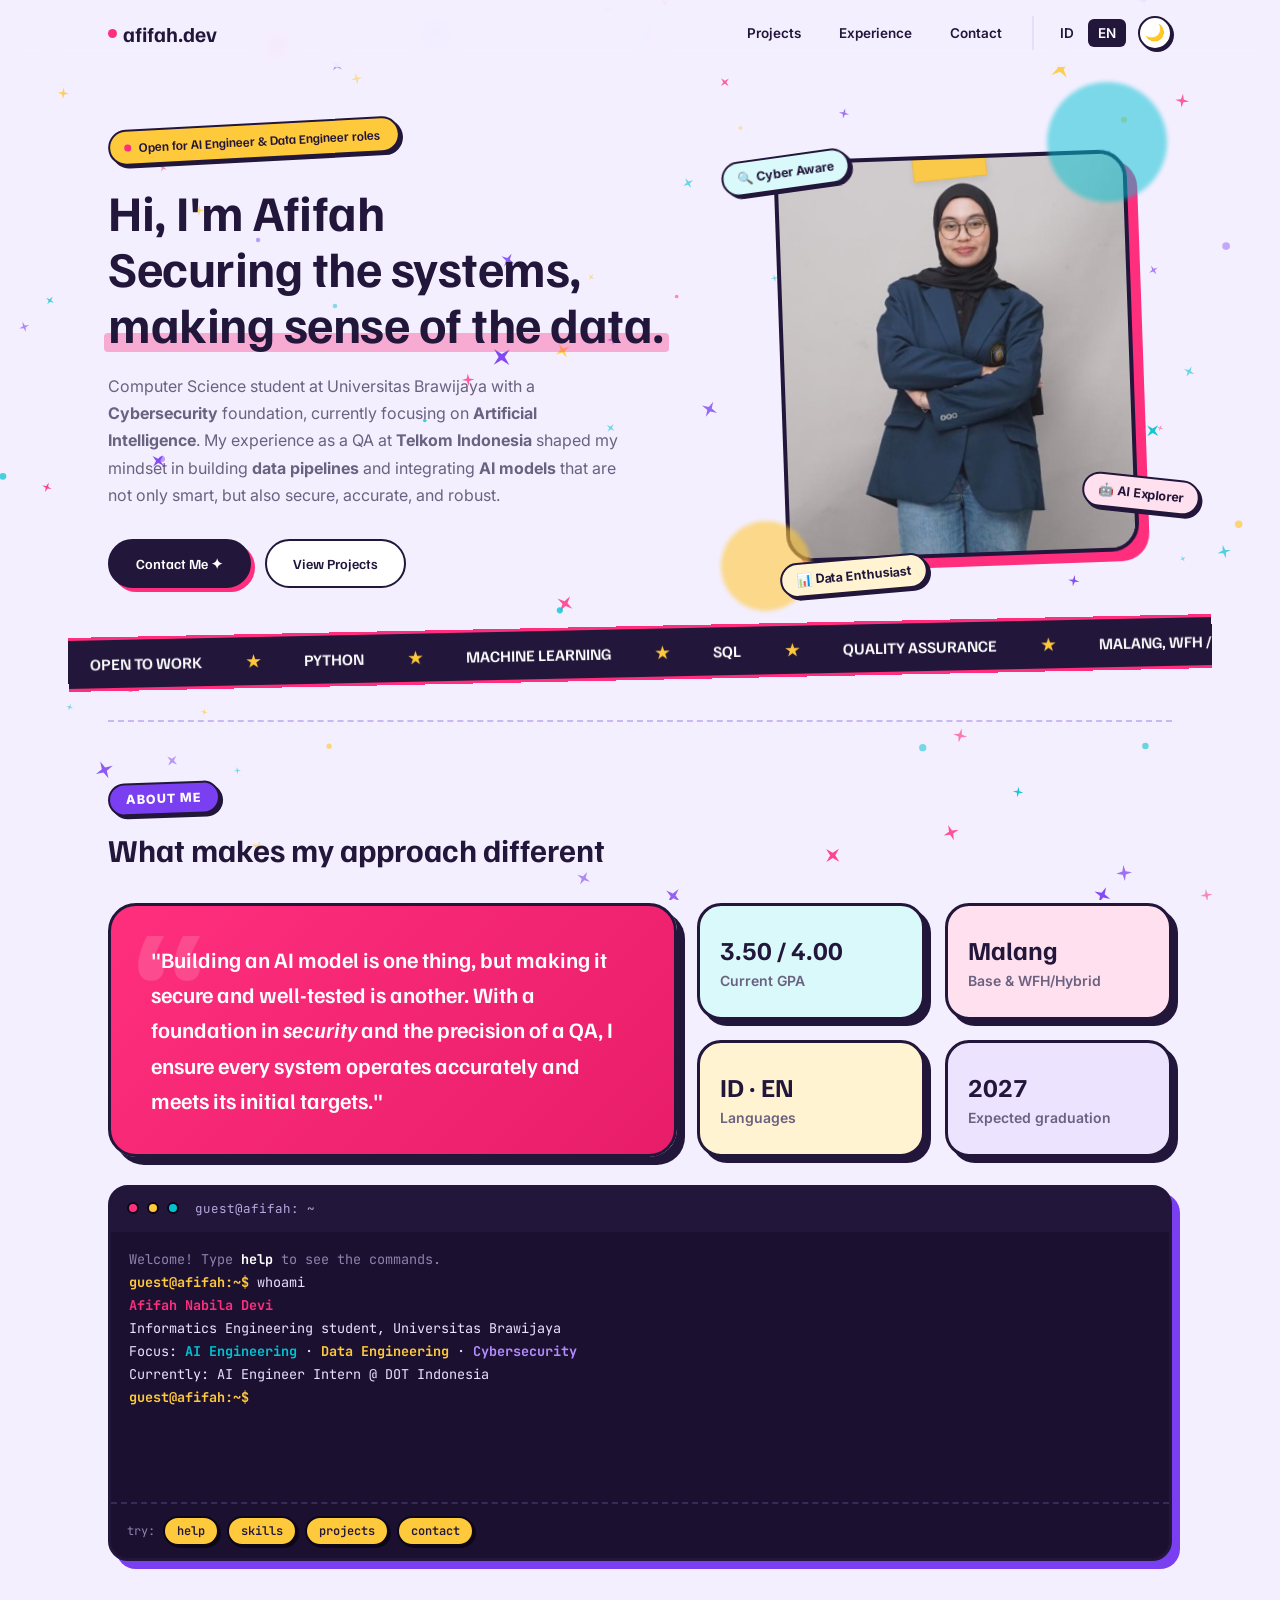
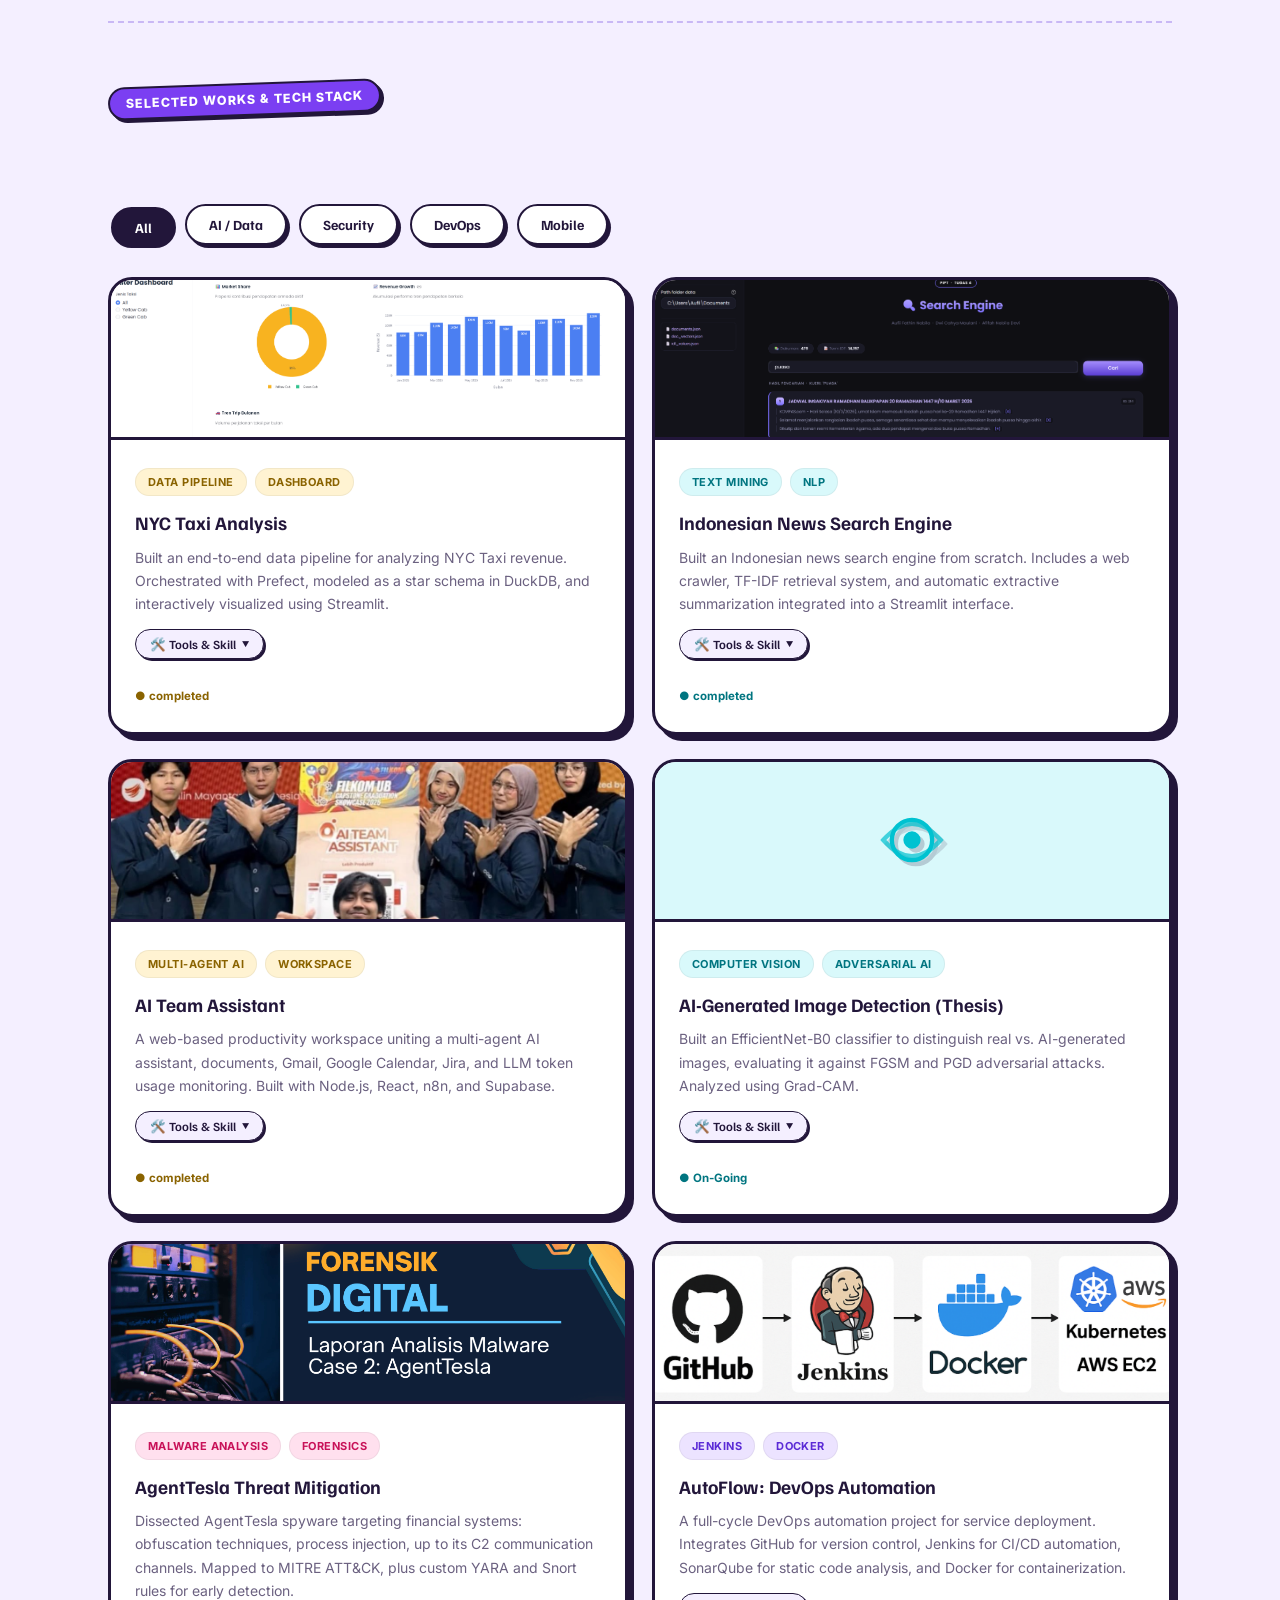
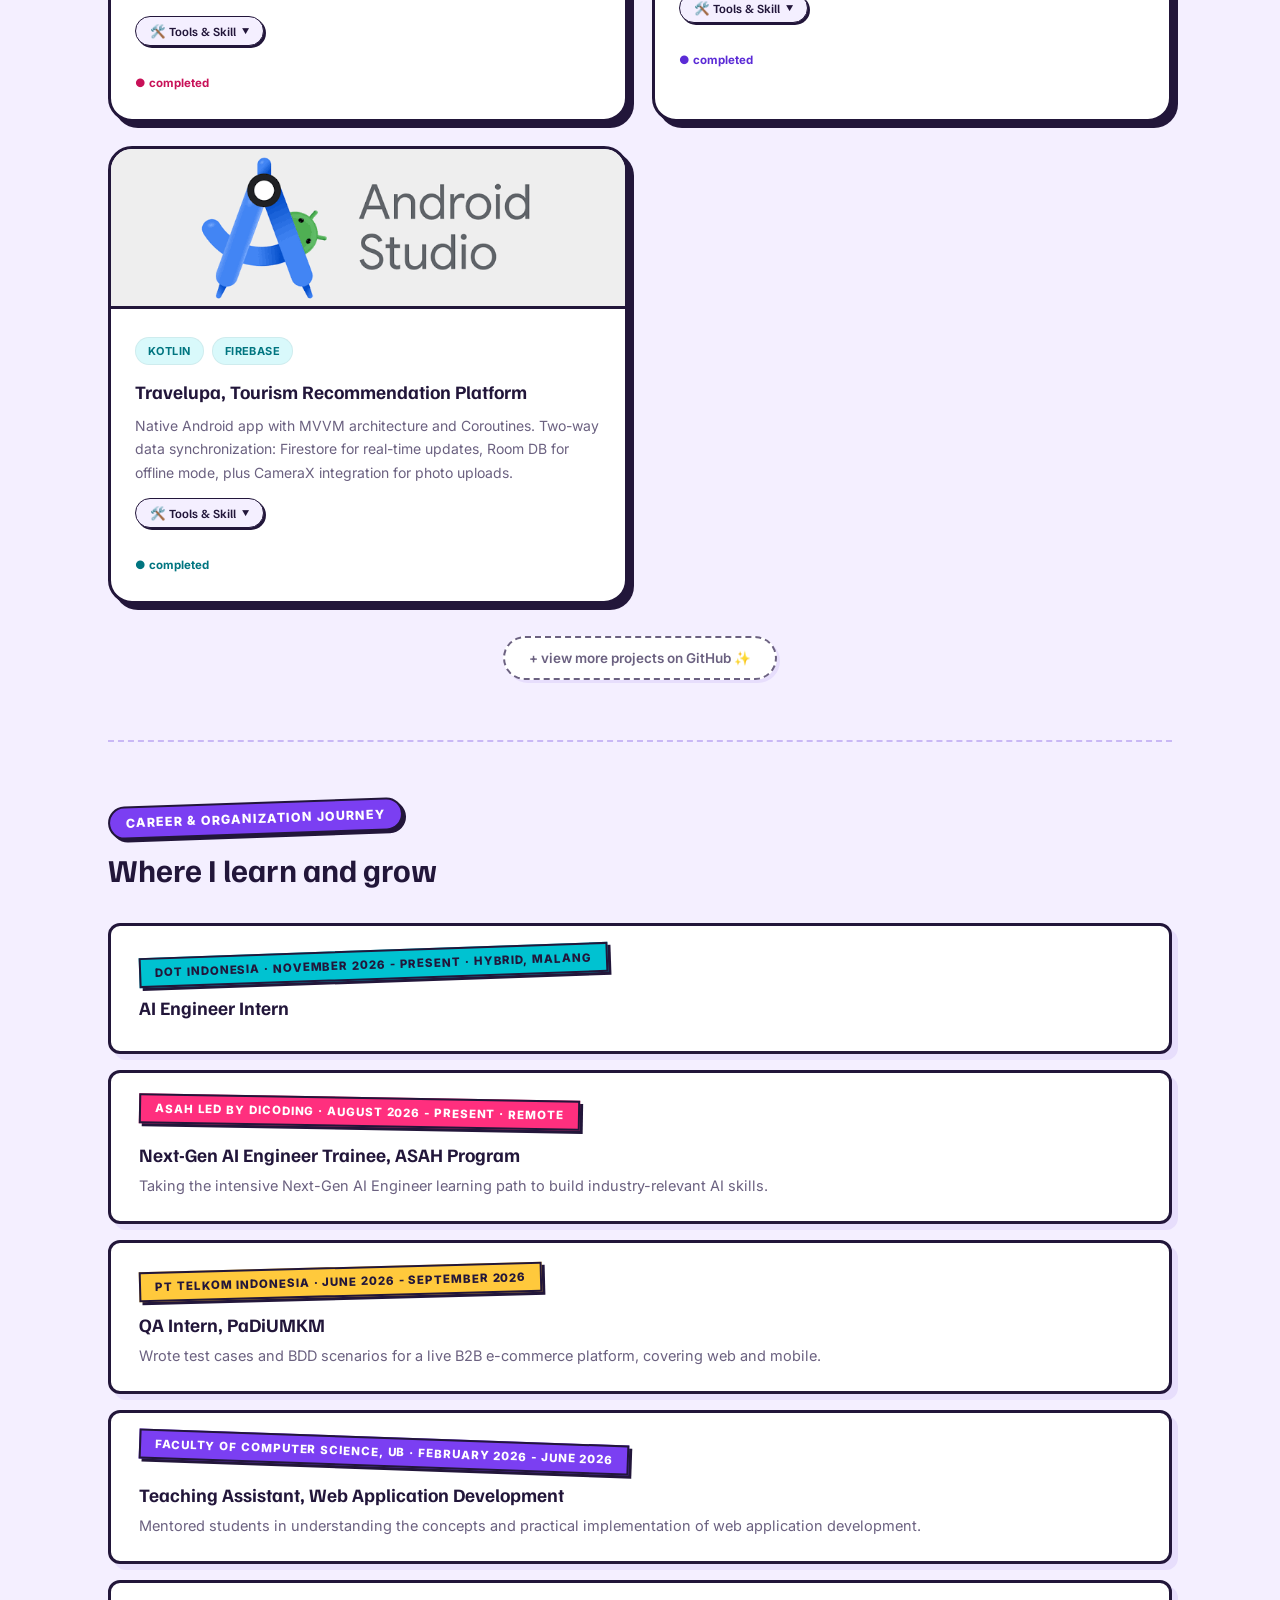
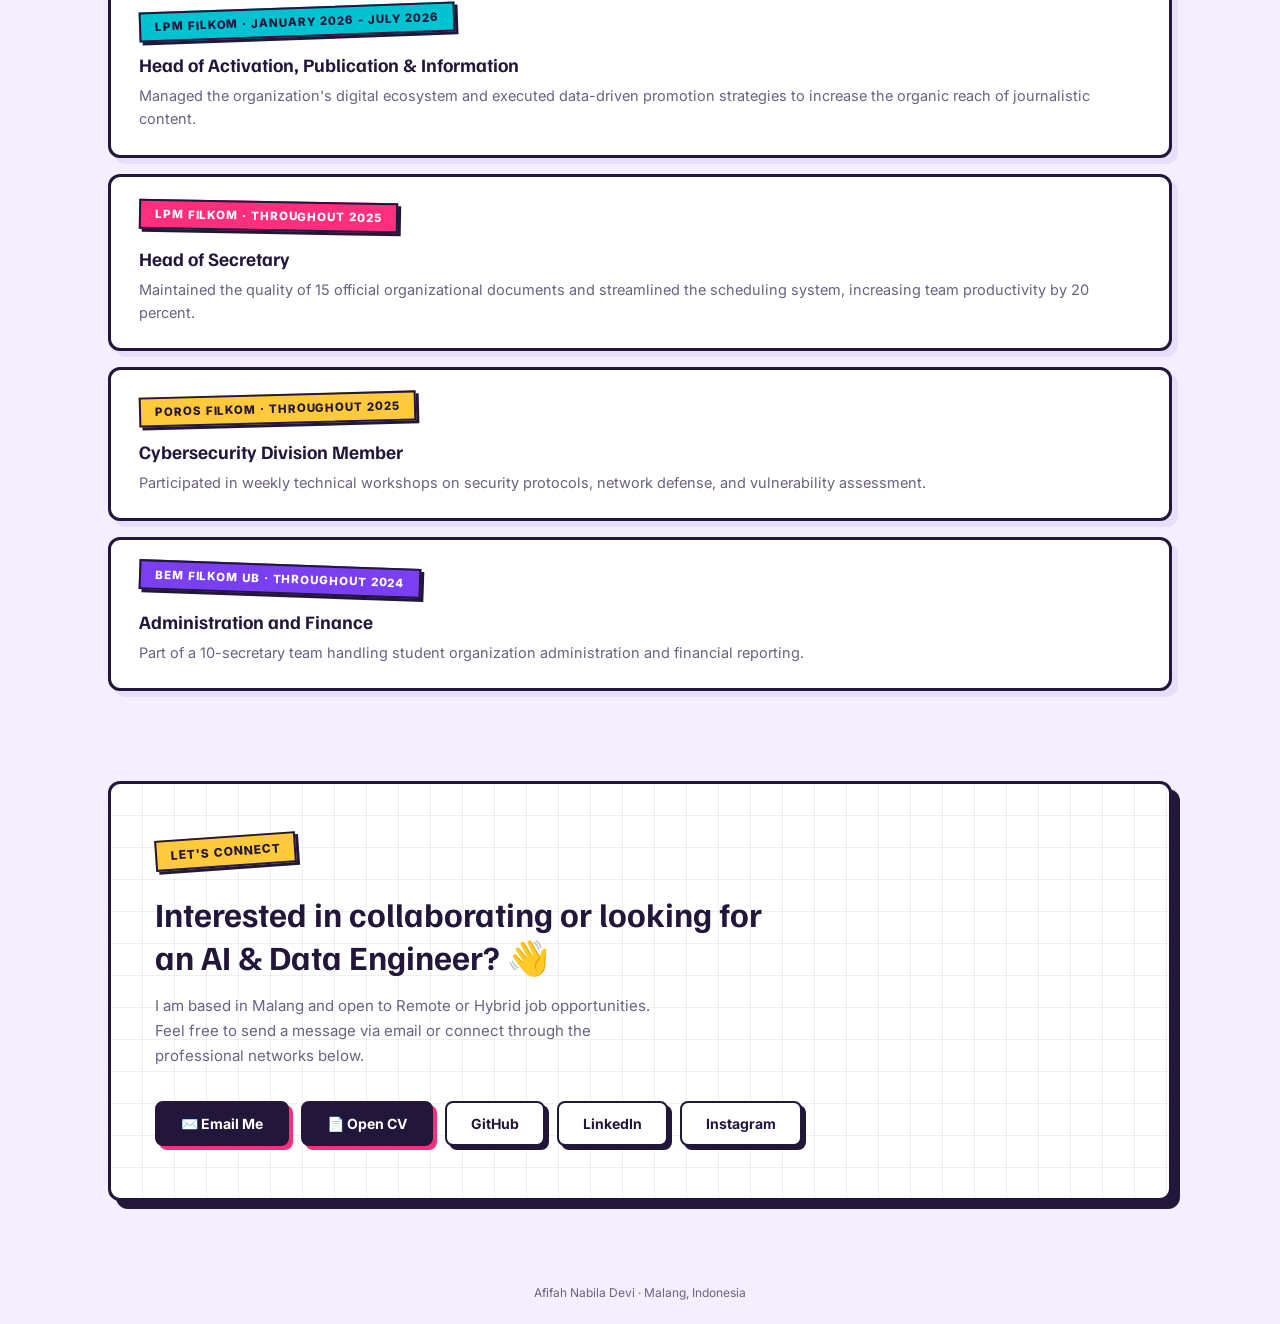
==== commit 0196f76b: "feat: add dark mode toggle" ====
--- a/en.html
+++ b/en.html
@@ -1,5 +1,8 @@
 <!DOCTYPE html>
 <html lang="en">
+<link rel="stylesheet" href="theme.css">
+<script>try { if (localStorage.getItem('theme') === 'dark') document.documentElement.dataset.theme = 'dark'; } catch (e) { }</script>
+</head>
 
 <head>
   <meta charset="UTF-8">
@@ -1755,6 +1758,7 @@
   <script src="stars.js" defer></script>
   <script src="terminal.js" defer></script>
   <script src="photo-flip.js" defer></script>
+  <script src="theme.js" defer></script>
 </body>
 
 </html>
--- a/theme.css
+++ b/theme.css
@@ -0,0 +1,110 @@
+/* Mode malam. Aktif kalau <html data-theme="dark">, tombolnya diatur di theme.js */
+
+html[data-theme="dark"] {
+  --bg: #0d0a16;
+  --card: #181226;
+  --ink: #f1ecff;
+  --ink-dim: #a99fc2;
+  --line: #2c2342;
+  --pink-soft: #3b1229;
+  --yellow-soft: #3a2d0b;
+  --grape-soft: #281a4d;
+  --sky-soft: #0b3136;
+  --dark: #0d0a16;
+  color-scheme: dark;
+}
+
+html[data-theme="dark"] nav {
+  background: rgba(13, 10, 22, .82);
+}
+
+/* yang dulu latar gelap + teks putih, sekarang latar terang + teks gelap */
+html[data-theme="dark"] .lang a.active,
+html[data-theme="dark"] .btn.solid,
+html[data-theme="dark"] .tabbtn.active,
+html[data-theme="dark"] .contact-links a.solid,
+html[data-theme="dark"] .flip-tag {
+  color: var(--dark);
+}
+
+/* label berlatar kuning/tosca: teks tetap gelap biar kebaca */
+html[data-theme="dark"] .badge,
+html[data-theme="dark"] .contact-block .sec-tag,
+html[data-theme="dark"] .exp:nth-child(4n+1) .meta,
+html[data-theme="dark"] .exp:nth-child(4n+3) .meta,
+html[data-theme="dark"] .contact-links a:not(.solid):hover,
+html[data-theme="dark"] .term-chips button {
+  color: var(--dark);
+}
+
+/* yang dulu latar putih (state hover/aktif dikecualikan supaya warna aslinya tetap jalan) */
+html[data-theme="dark"] .btn.ghost:not(:hover),
+html[data-theme="dark"] .sticker,
+html[data-theme="dark"] .chip-sm,
+html[data-theme="dark"] .tabbtn:not(.active):not(:hover),
+html[data-theme="dark"] .projects-more a:hover,
+html[data-theme="dark"] .contact-links a:not(.solid):not(:hover) {
+  background: var(--card);
+}
+
+html[data-theme="dark"] .marquee-wrap {
+  background: #1d1530;
+}
+
+html[data-theme="dark"] .contact-block {
+  background-color: var(--card);
+  background-image:
+    linear-gradient(rgba(255, 255, 255, .05) 1px, transparent 1px),
+    linear-gradient(90deg, rgba(255, 255, 255, .05) 1px, transparent 1px);
+}
+
+html[data-theme="dark"] .term {
+  border-color: var(--ink);
+}
+
+html[data-theme="dark"] .term-bar {
+  background: #241b38;
+  border-bottom-color: var(--ink);
+}
+
+/* teks tag proyek dibikin lebih terang biar kebaca */
+html[data-theme="dark"] [style*="color:#8a6300"] { color: #ffd36b !important; }
+html[data-theme="dark"] [style*="color:#007580"] { color: #5fe6ef !important; }
+html[data-theme="dark"] [style*="color:#c81158"] { color: #ff7aac !important; }
+html[data-theme="dark"] [style*="color:#5b2bd6"] { color: #b896ff !important; }
+
+
+/* ===== Tombol ganti mode ===== */
+.theme-btn {
+  width: 34px;
+  height: 34px;
+  margin-left: 6px;
+  display: grid;
+  place-items: center;
+  border: 2px solid var(--ink);
+  border-radius: 50%;
+  background: var(--card);
+  box-shadow: 2px 2px 0 var(--ink);
+  font-size: 16px;
+  line-height: 1;
+  cursor: pointer;
+  transition: transform .15s, box-shadow .15s;
+}
+
+.theme-btn:hover {
+  transform: translate(-1px, -1px) rotate(-12deg);
+  box-shadow: 3px 3px 0 var(--ink);
+}
+
+.theme-btn:active {
+  transform: translate(2px, 2px);
+  box-shadow: 0 0 0 var(--ink);
+}
+
+/* transisi halus cuma pas tombol diklik */
+html.theme-anim,
+html.theme-anim *,
+html.theme-anim *::before,
+html.theme-anim *::after {
+  transition: background-color .4s, color .4s, border-color .4s, box-shadow .4s !important;
+}
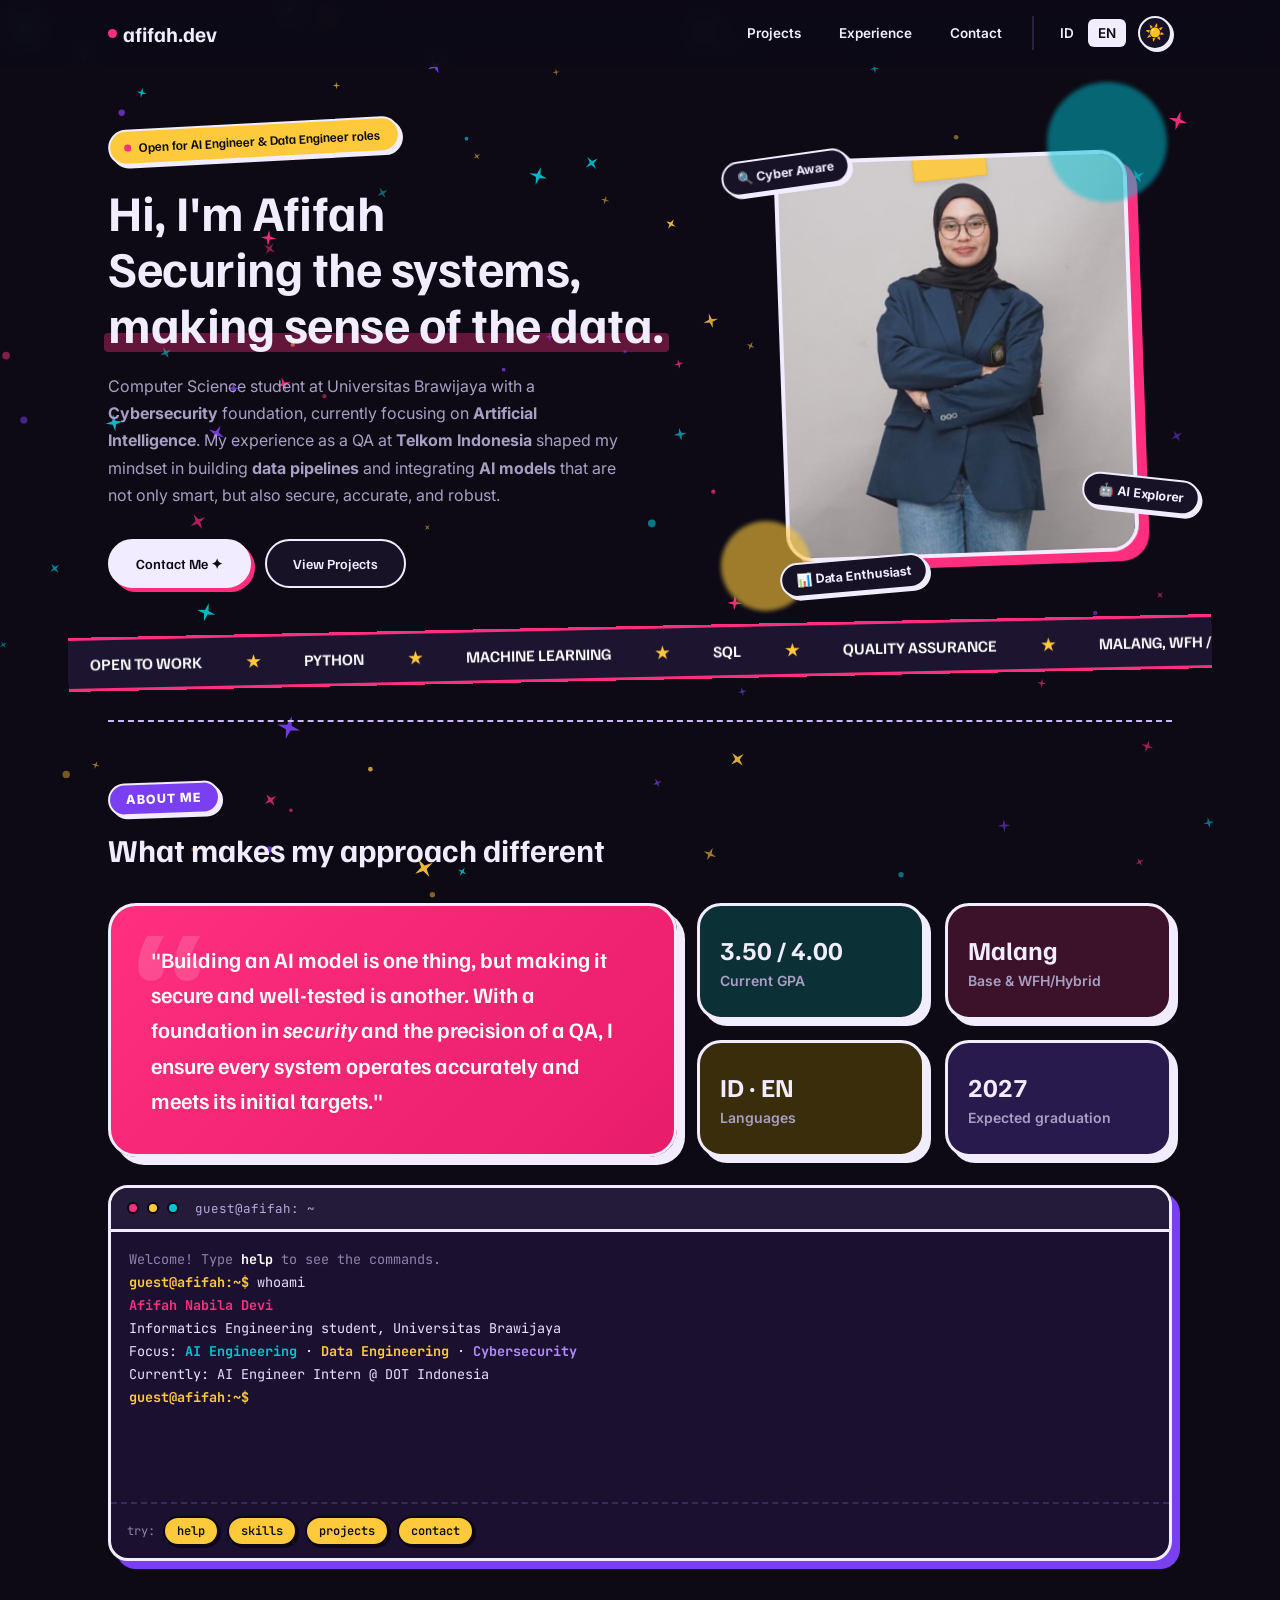
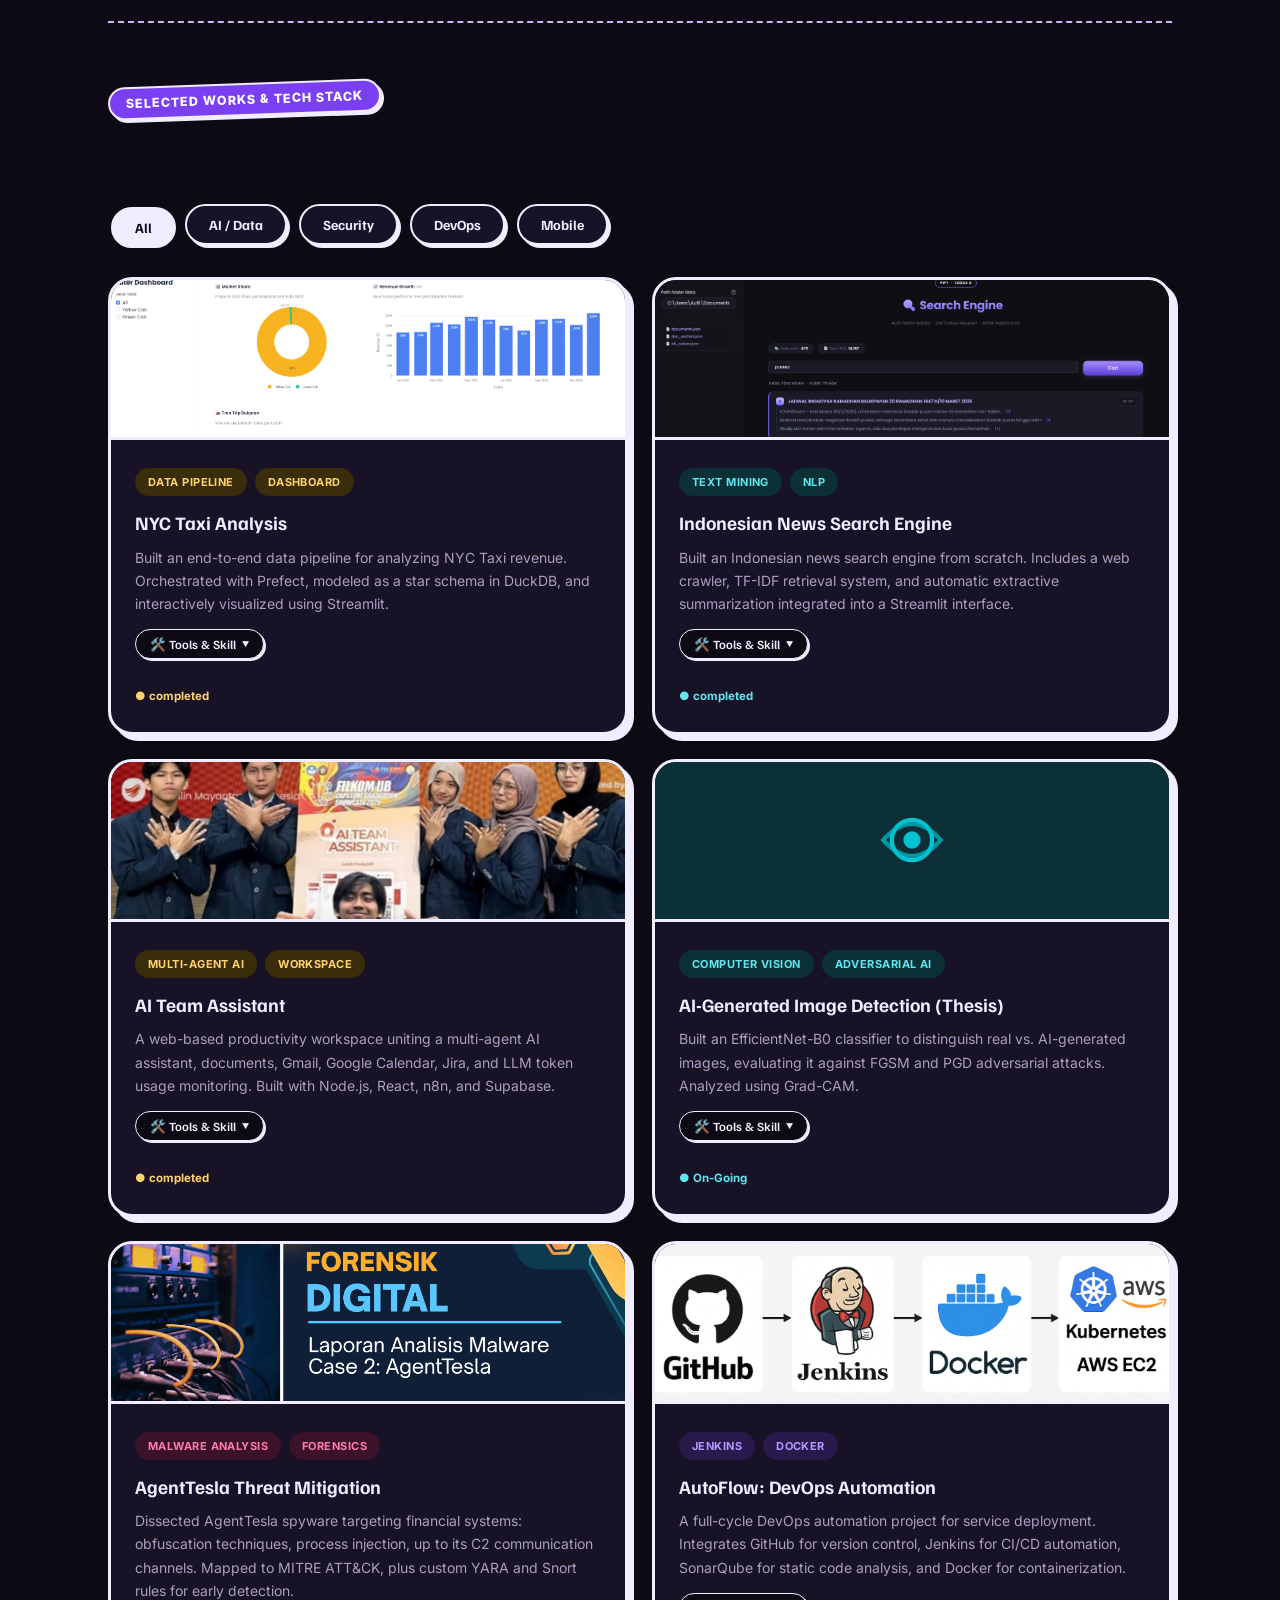
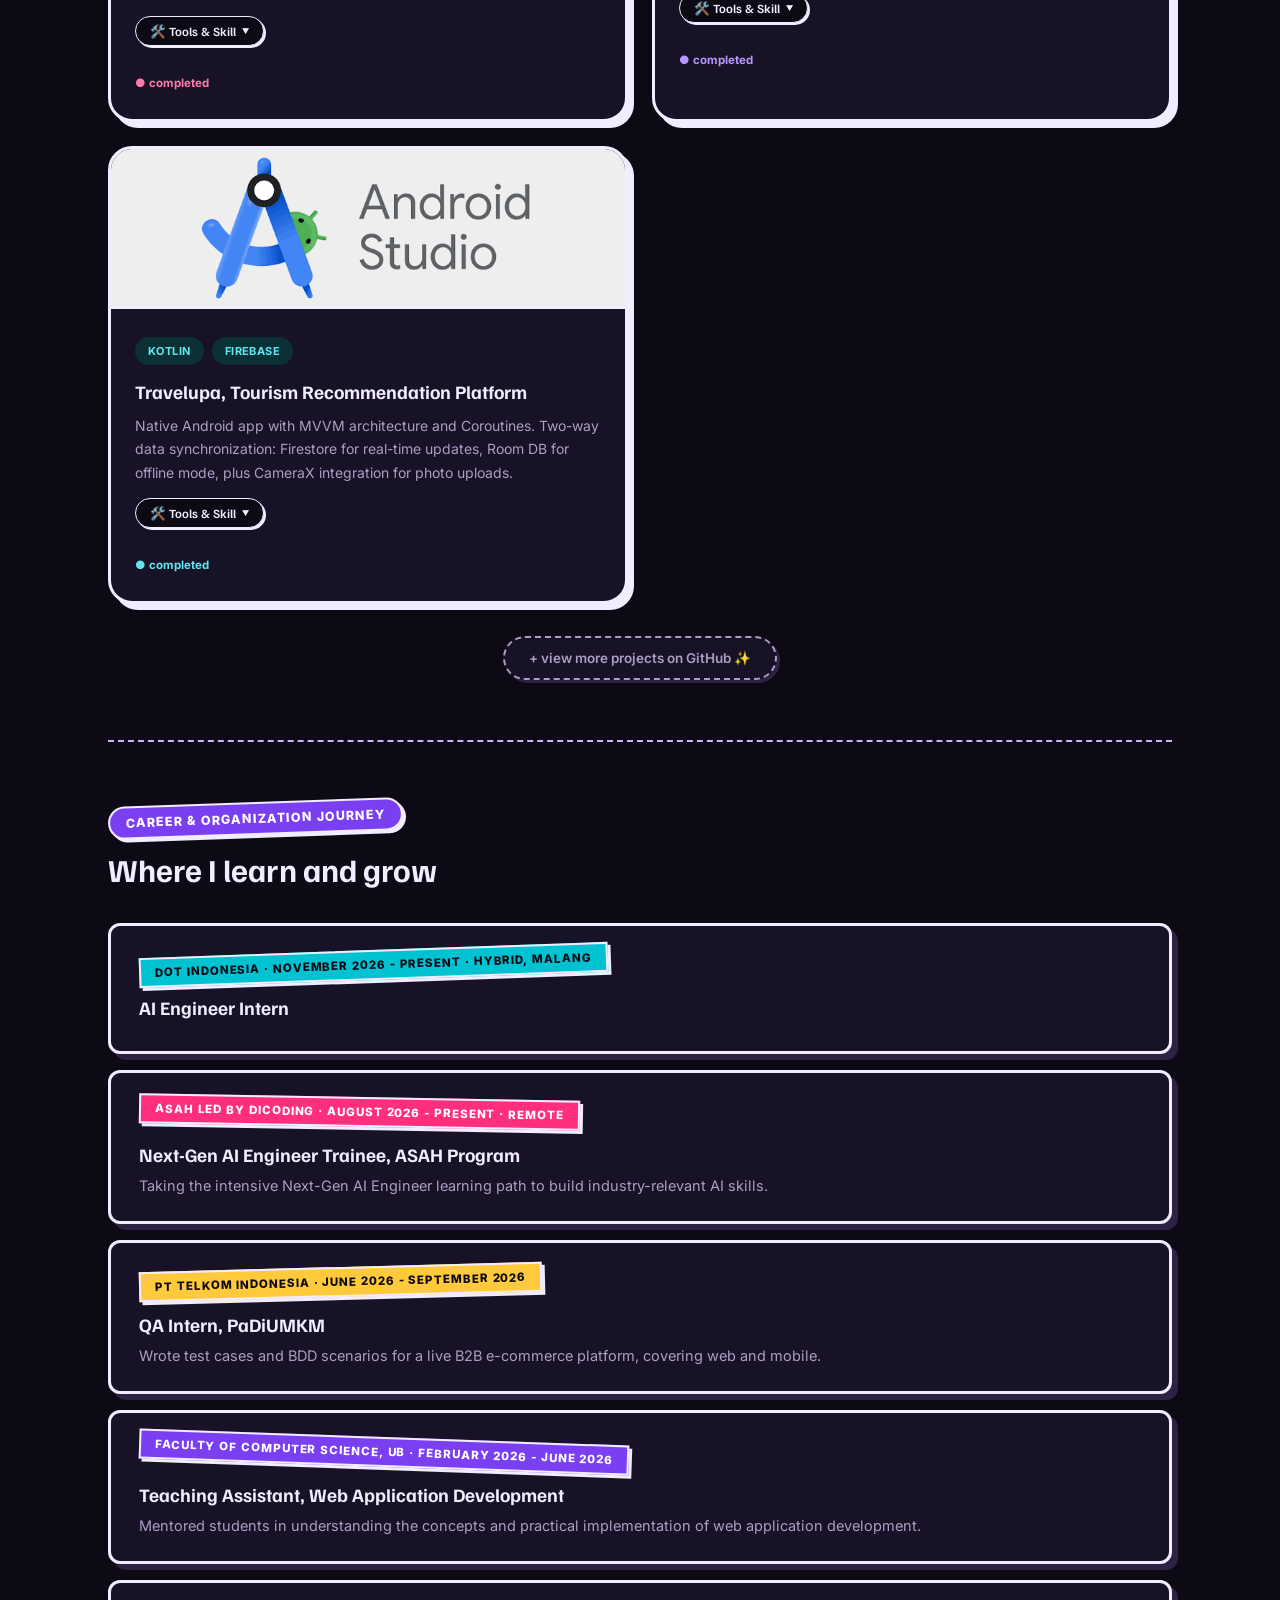
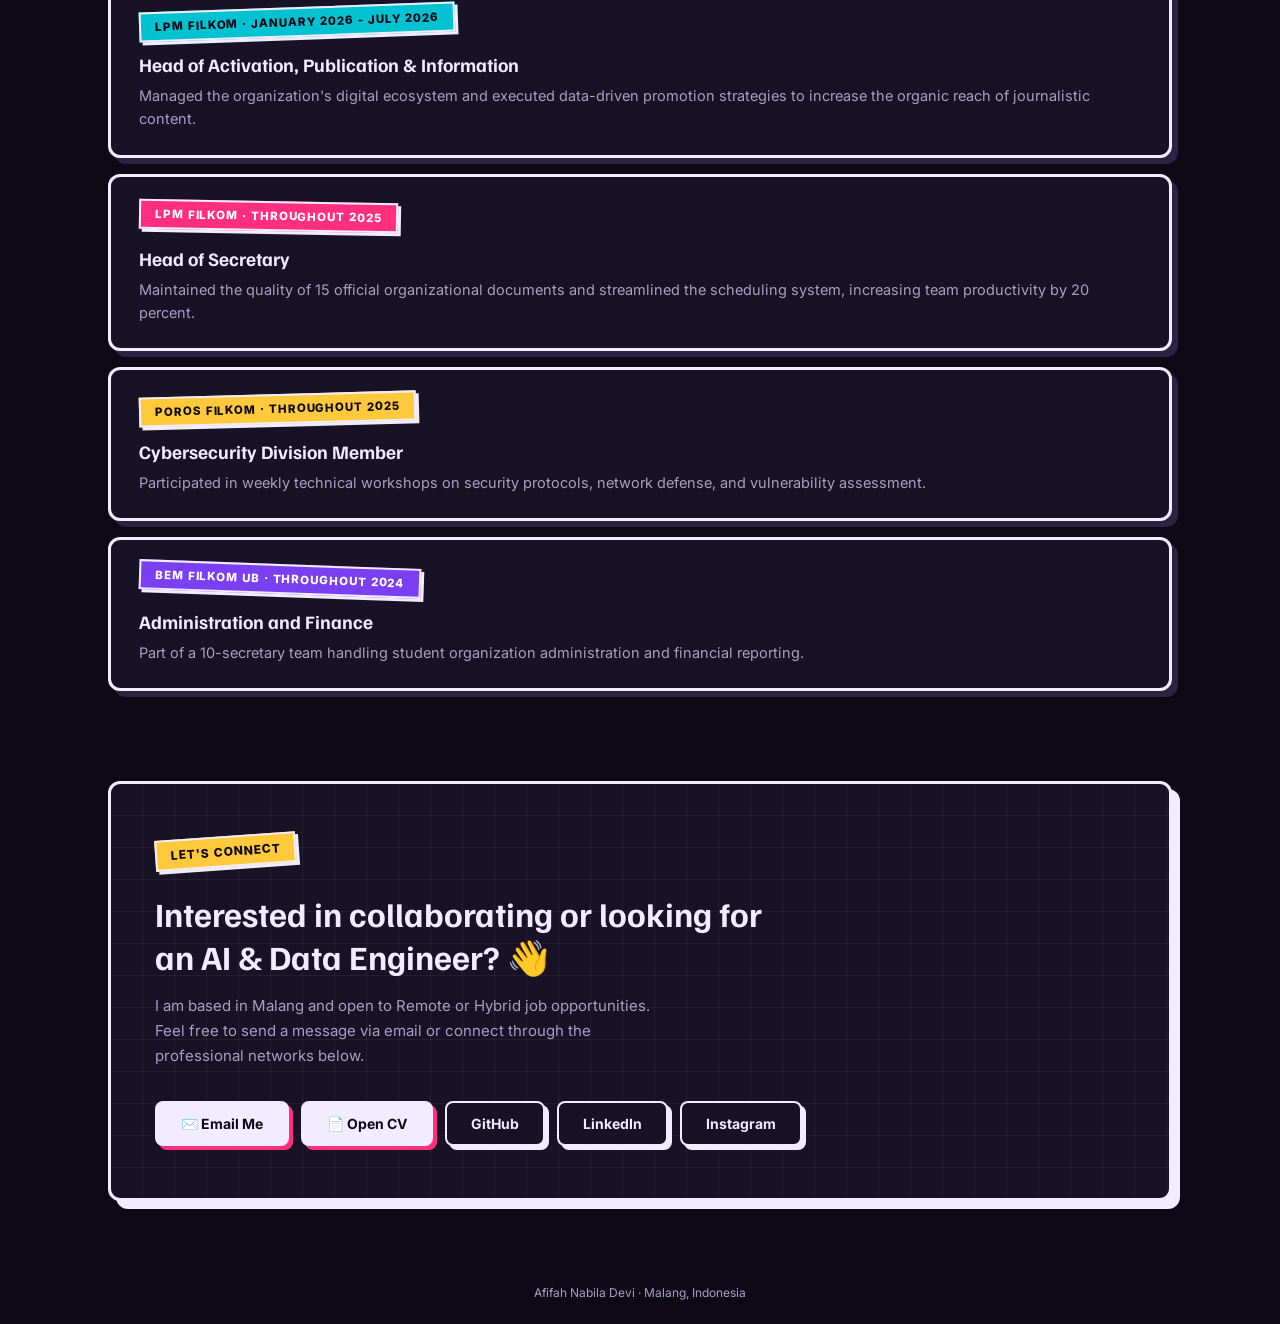
==== commit 802d54d2: "feat: set dark mode as default theme" ====
--- a/en.html
+++ b/en.html
@@ -1,7 +1,13 @@
 <!DOCTYPE html>
 <html lang="en">
 <link rel="stylesheet" href="theme.css">
-<script>try { if (localStorage.getItem('theme') === 'dark') document.documentElement.dataset.theme = 'dark'; } catch (e) { }</script>
+<script>
+  (function () {
+    var t = 'dark';
+    try { t = localStorage.getItem('theme') || 'dark'; } catch (e) { }
+    document.documentElement.dataset.theme = t;
+  })();
+</script>
 </head>
 
 <head>
